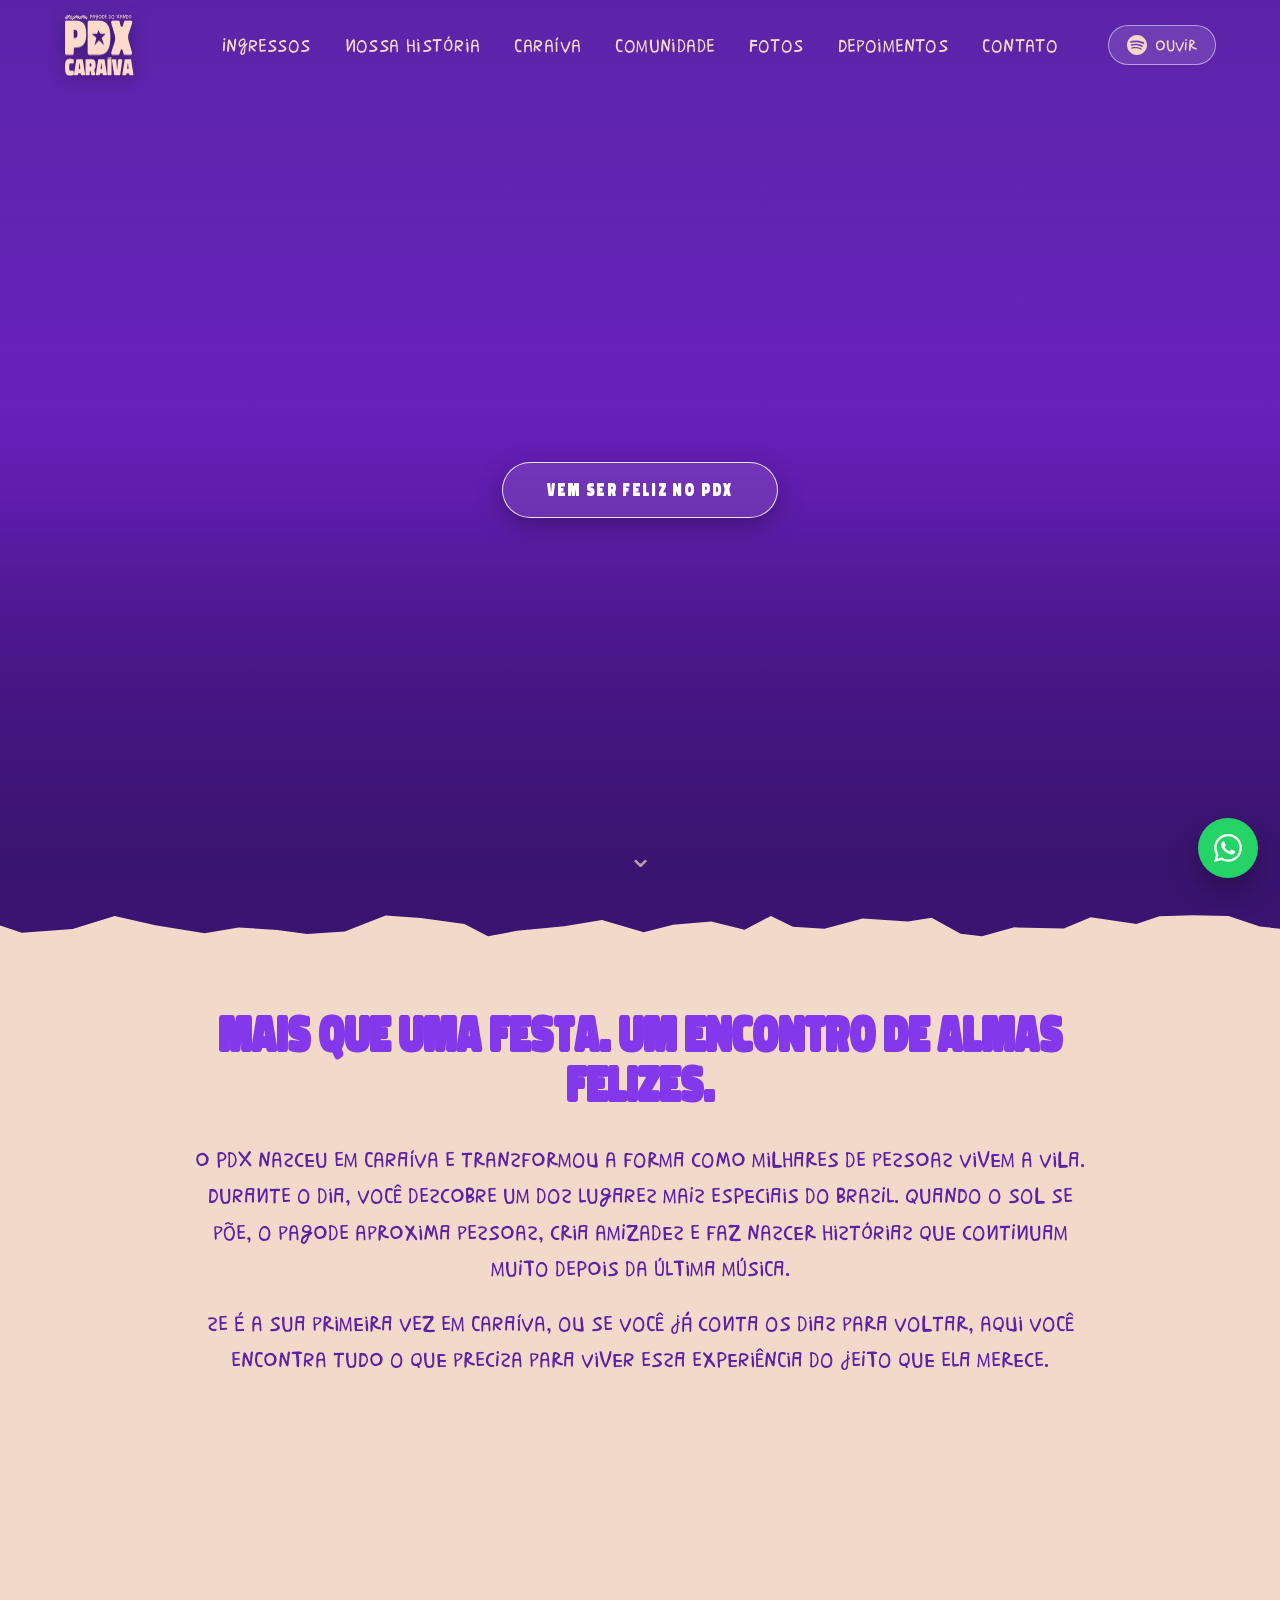
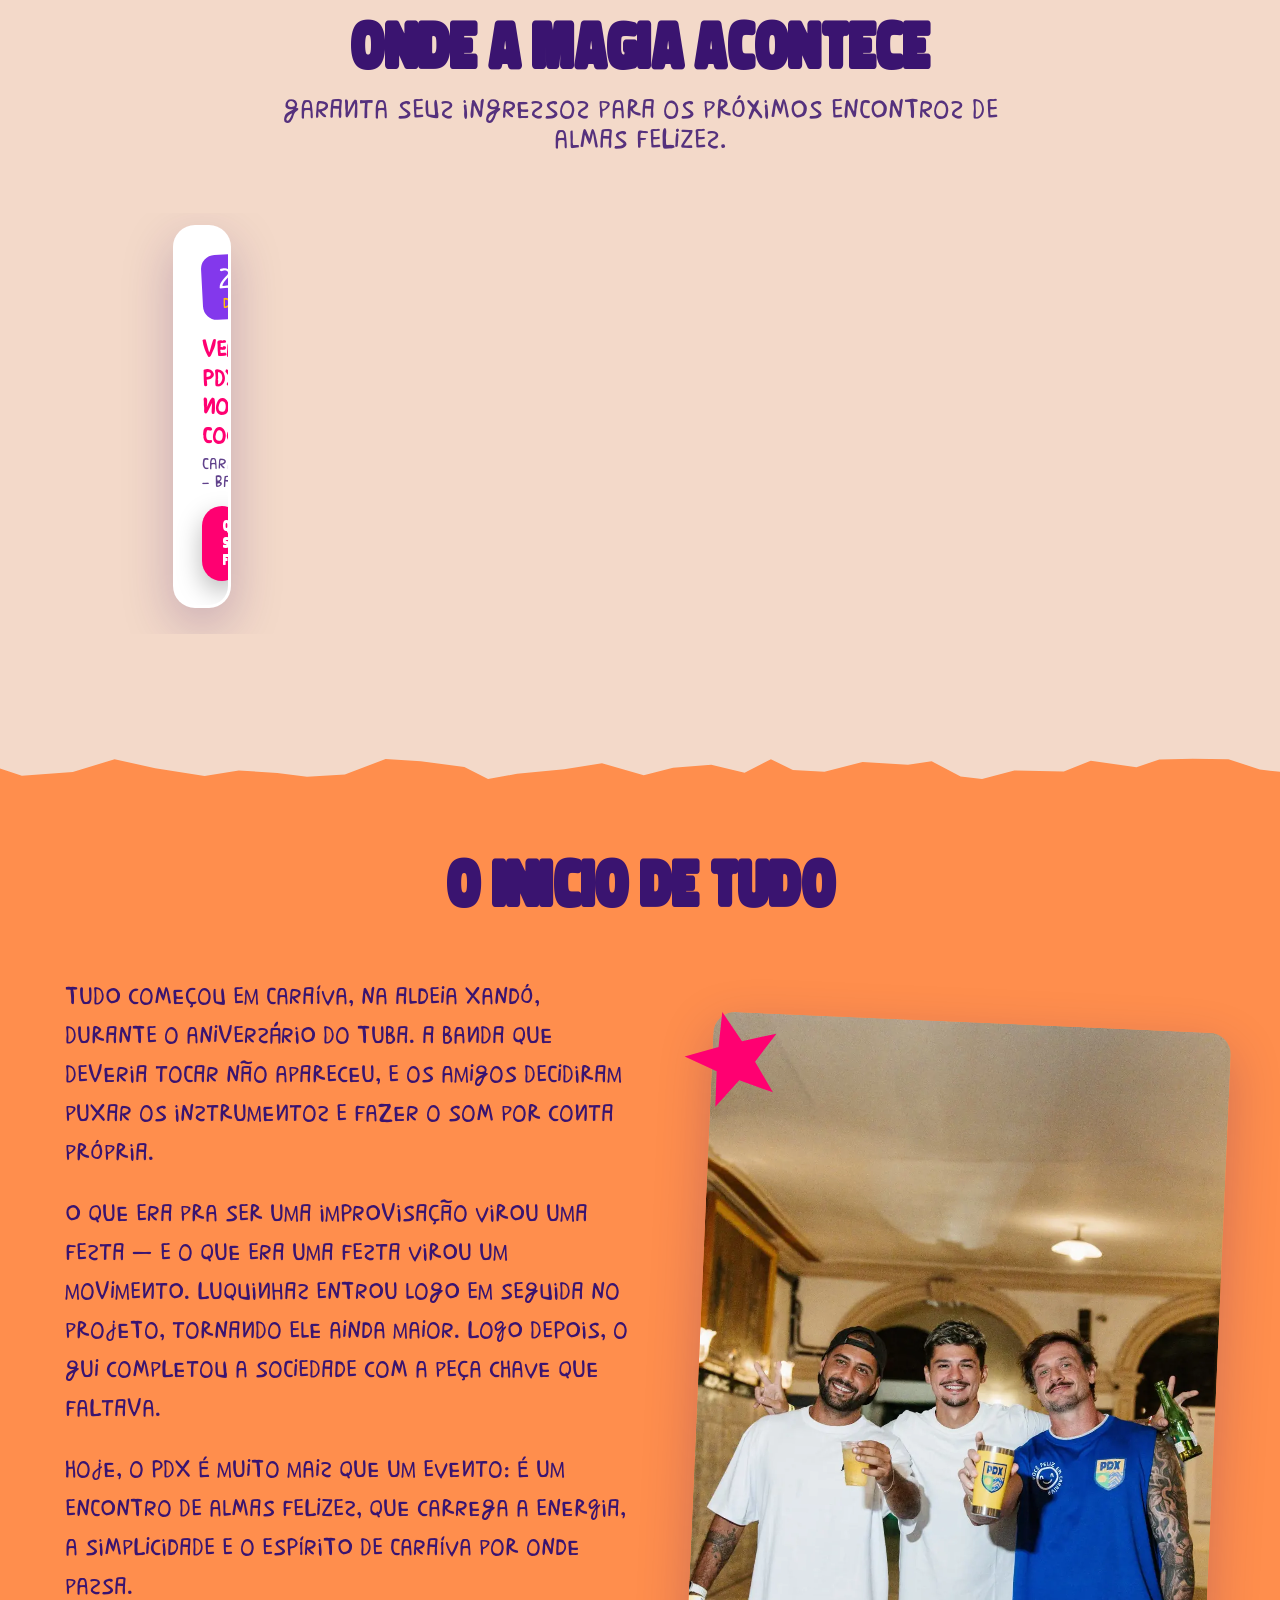
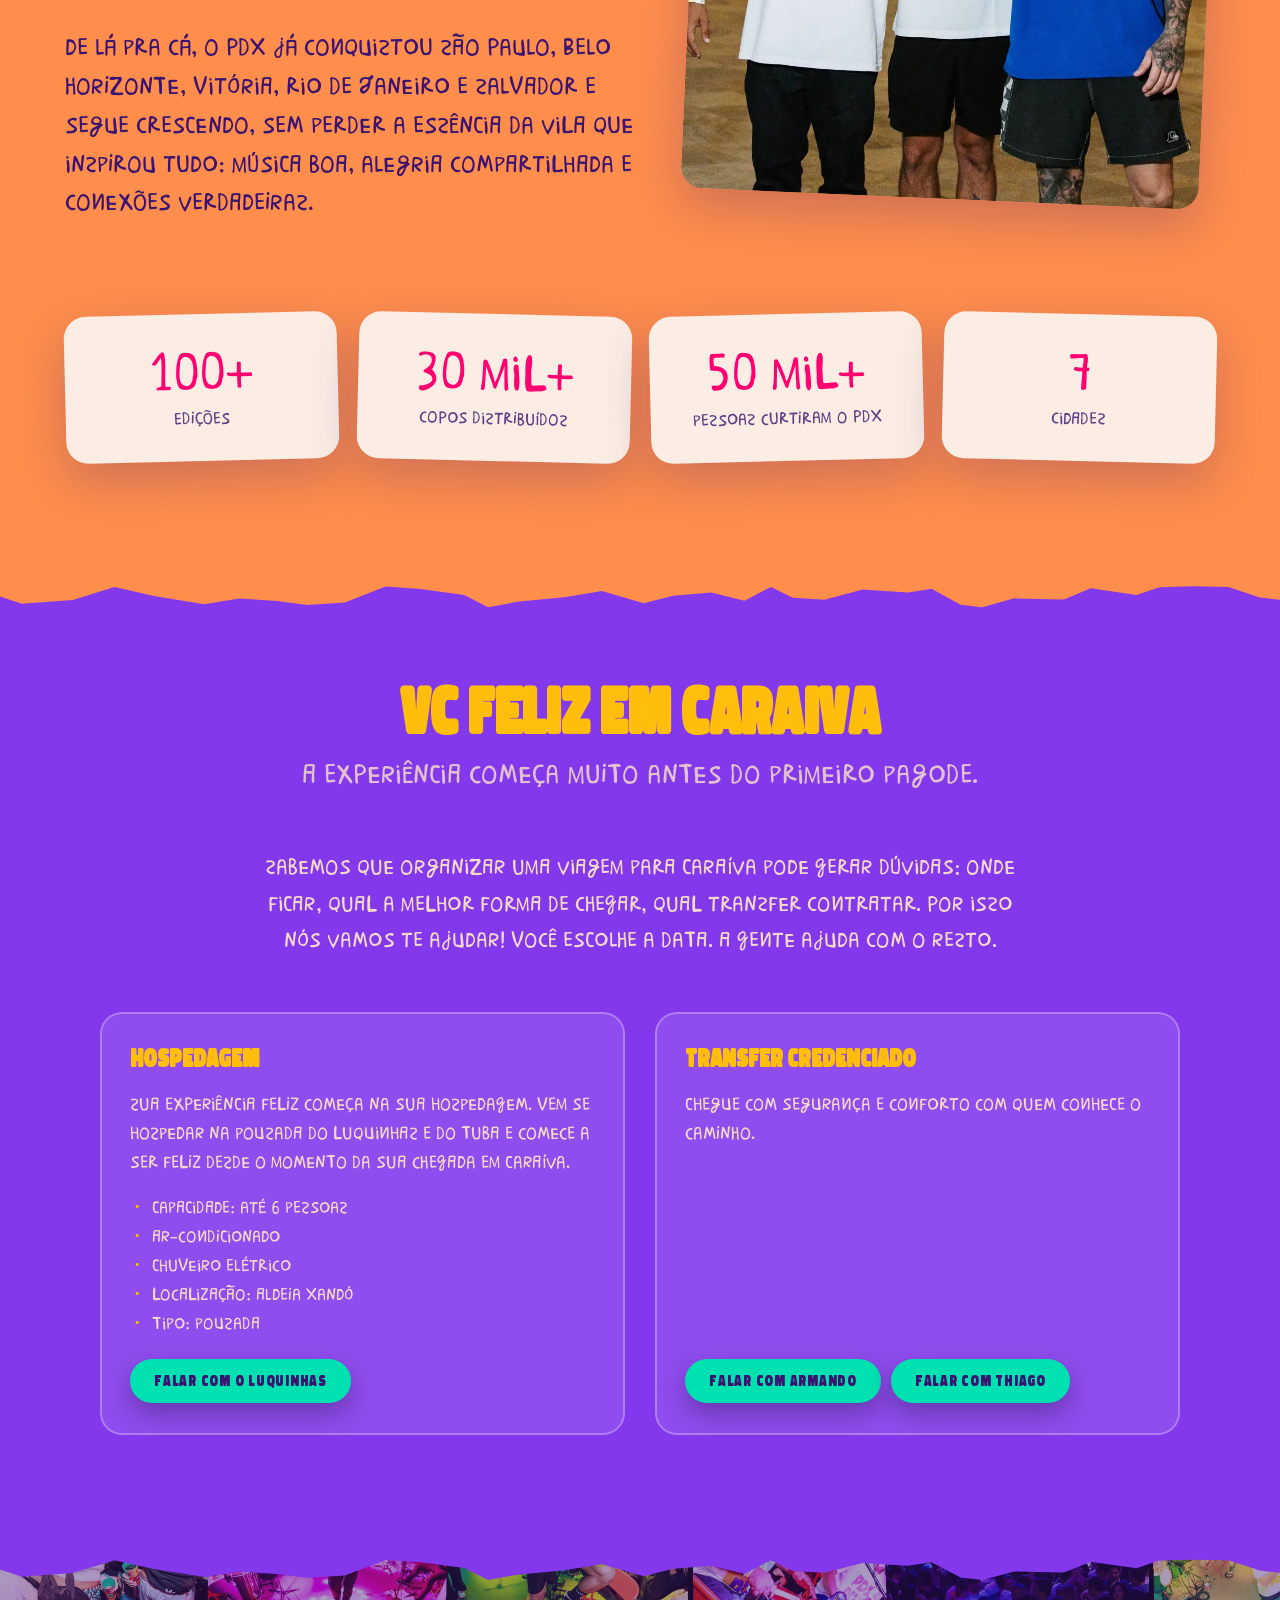
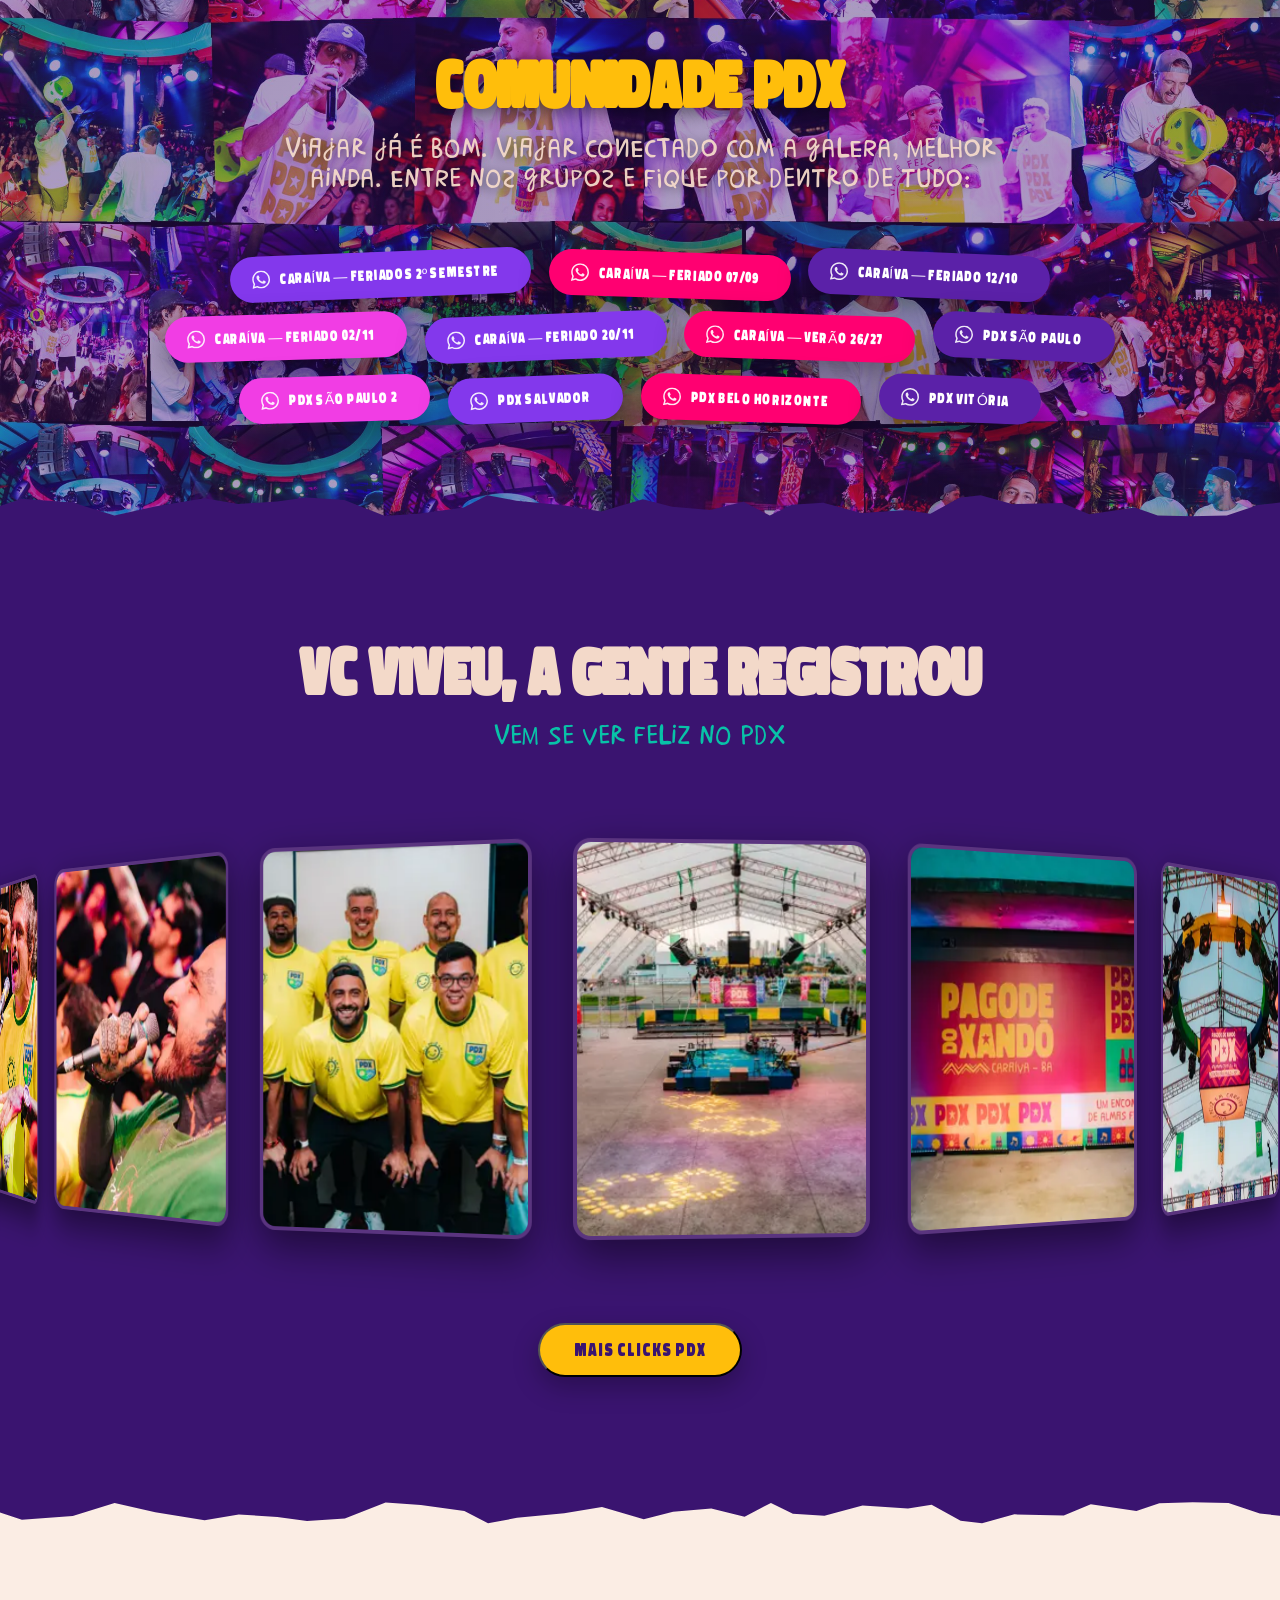
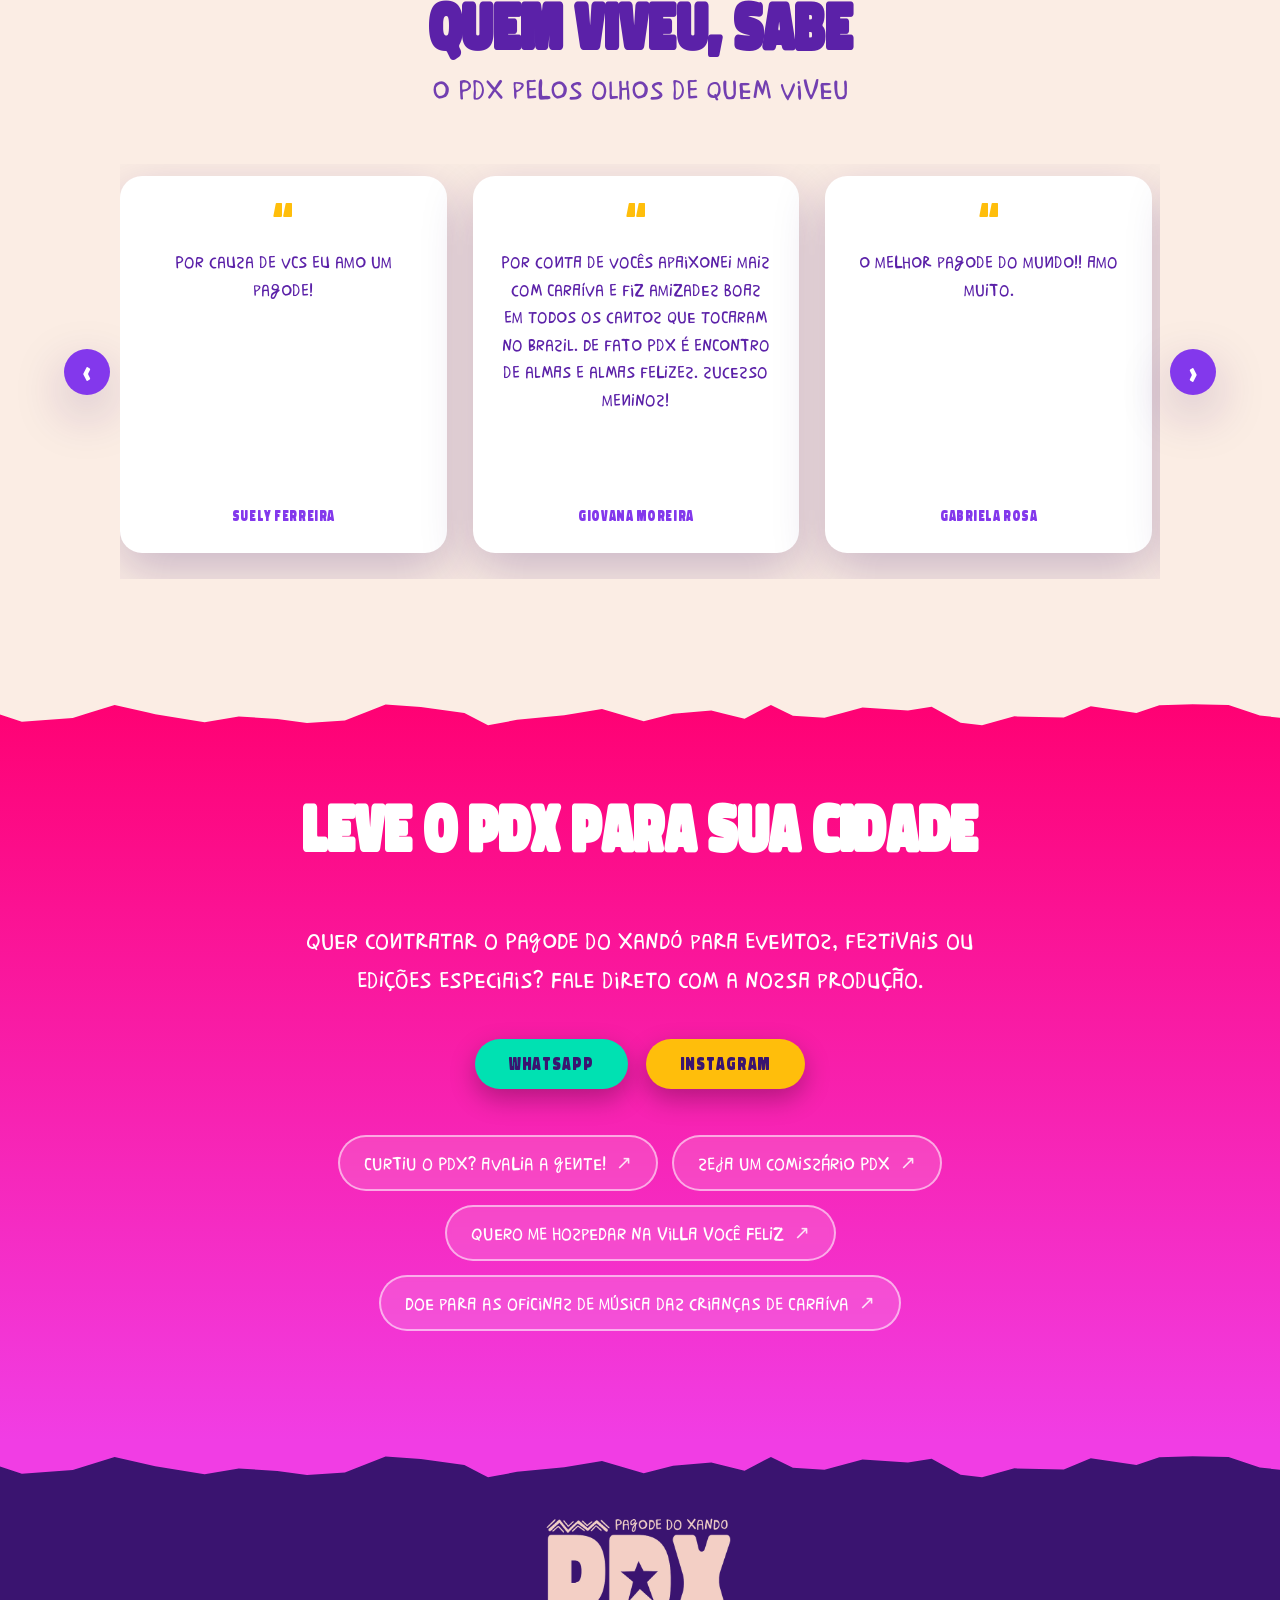
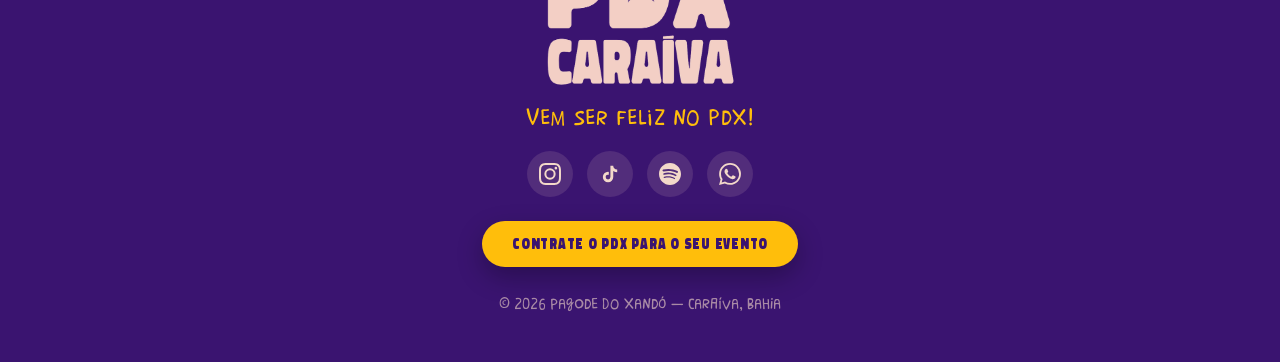
==== index.html @ 9a473085 "Vistoria: corrige mensagem do WhatsApp, aplica descricao no Google, mosaico editavel e remove campo " ====
<!DOCTYPE html>
<html lang="pt-BR">
<head>
  <meta charset="UTF-8">
  <meta name="viewport" content="width=device-width, initial-scale=1.0">
  <title>PDX — Pagode do Xandó | Caraíva - BA</title>
  <meta name="description" content="O pagode mais feliz do Brasil. Toda semana em Caraíva-BA, com edições especiais em SP, BH, Vitória e Arraial d'Ajuda.">
  <meta property="og:title" content="PDX — Pagode do Xandó | Caraíva - BA">
  <meta property="og:description" content="O pagode mais feliz do Brasil. Seja feliz em Caraíva!">
  <meta property="og:image" content="assets/img/hero-1.webp">
  <meta property="og:type" content="website">
  <meta name="theme-color" content="#8338EC">
  <link rel="icon" type="image/png" href="assets/img/logo-escura.png">
  <link rel="preload" href="assets/fonts/Spot-Normal.woff2" as="font" type="font/woff2" crossorigin>
  <link rel="preload" href="assets/fonts/Brasilero2018Free.otf" as="font" type="font/otf" crossorigin>
  <link rel="stylesheet" href="css/style.css?v=4">
</head>
<body>

  <!-- Navegação -->
  <nav id="nav" class="nav">
    <a href="#hero" class="nav__logo" aria-label="PDX - Início">
      <img src="assets/img/logo-clara.png" alt="PDX - Pagode do Xandó, Caraíva">
    </a>
    <ul id="nav-menu" class="nav__menu"></ul>
    <div class="nav__acoes">
      <button id="nav-play" class="nav__play" aria-label="Ouvir a playlist do PDX" aria-expanded="false" hidden>
        <svg viewBox="0 0 24 24" width="20" height="20" fill="currentColor" aria-hidden="true"><path d="M12 0C5.4 0 0 5.4 0 12s5.4 12 12 12 12-5.4 12-12S18.66 0 12 0zm5.52 17.28c-.24.36-.66.48-1.02.24-2.82-1.74-6.36-2.1-10.56-1.14-.42.12-.78-.18-.9-.54-.12-.42.18-.78.54-.9 4.56-1.02 8.52-.6 11.64 1.32.42.18.48.66.3 1.02zm1.44-3.3c-.3.42-.84.6-1.26.3-3.24-1.98-8.16-2.58-11.94-1.38-.48.12-1.02-.12-1.14-.6-.12-.48.12-1.02.6-1.14 4.38-1.32 9.78-.66 13.5 1.62.36.18.54.78.24 1.2zm.12-3.36C15.24 8.4 8.82 8.16 5.28 9.3c-.6.18-1.2-.18-1.38-.72-.18-.6.18-1.2.72-1.38 4.14-1.26 11.16-1.02 15.54 1.62.54.3.72 1.02.42 1.56-.3.42-1.02.6-1.5.24z"/></svg>
        <span class="nav__play-texto">Ouvir</span>
      </button>
      <button id="nav-burger" class="nav__burger" aria-label="Abrir menu">
        <span></span><span></span><span></span>
      </button>
    </div>
  </nav>

  <!-- Mini player da playlist (carrega só quando aberto) -->
  <div id="player" class="player" hidden>
    <div class="player__topo">
      <span class="player__titulo">Playlist do PDX</span>
      <div class="player__acoes">
        <button class="player__minimizar" aria-label="Minimizar sem parar a música" title="Minimizar (a música continua)">&minus;</button>
        <button class="player__fechar" aria-label="Fechar e parar a música" title="Fechar e parar">&times;</button>
      </div>
    </div>
    <div class="player__caixa"></div>
  </div>

  <!-- Seções renderizadas via content/site.json -->
  <main id="app" aria-live="polite"></main>

  <!-- Rodapé -->
  <footer class="footer">
    <img src="assets/img/logo-clara.png" alt="PDX - Pagode do Xandó, Caraíva" class="footer__logo">
    <p class="footer__tagline" id="footer-tagline">Seja feliz em Caraíva!</p>
    <div class="footer__social" id="footer-social"></div>
    <div class="footer__contratar" id="footer-contratar"></div>
    <p class="footer__credits">© <span id="footer-year"></span> Pagode do Xandó — Caraíva, Bahia</p>
  </footer>

  <!-- Lightbox -->
  <div id="lightbox" class="lightbox" role="dialog" aria-hidden="true">
    <button class="lightbox__close" aria-label="Fechar">&times;</button>
    <button class="lightbox__prev" aria-label="Anterior">&#8249;</button>
    <img src="" alt="">
    <button class="lightbox__next" aria-label="Próxima">&#8250;</button>
    <p class="lightbox__caption"></p>
  </div>

  <!-- Botão WhatsApp flutuante -->
  <a id="whats-float" class="whats-float" href="#" target="_blank" rel="noopener" aria-label="Fale conosco no WhatsApp">
    <svg viewBox="0 0 24 24" width="28" height="28" fill="currentColor"><path d="M17.472 14.382c-.297-.149-1.758-.867-2.03-.967-.273-.099-.471-.148-.67.15-.197.297-.767.966-.94 1.164-.173.199-.347.223-.644.075-.297-.15-1.255-.463-2.39-1.475-.883-.788-1.48-1.761-1.653-2.059-.173-.297-.018-.458.13-.606.134-.133.297-.347.446-.52.149-.174.198-.298.298-.497.099-.198.05-.371-.025-.52-.075-.149-.669-1.612-.916-2.207-.242-.579-.487-.5-.669-.51-.173-.008-.371-.01-.57-.01-.198 0-.52.074-.792.372-.272.297-1.04 1.016-1.04 2.479 0 1.462 1.065 2.875 1.213 3.074.149.198 2.096 3.2 5.077 4.487.709.306 1.262.489 1.694.625.712.227 1.36.195 1.871.118.571-.085 1.758-.719 2.006-1.413.248-.694.248-1.289.173-1.413-.074-.124-.272-.198-.57-.347m-5.421 7.403h-.004a9.87 9.87 0 01-5.031-1.378l-.361-.214-3.741.982.998-3.648-.235-.374a9.86 9.86 0 01-1.51-5.26c.001-5.45 4.436-9.884 9.888-9.884 2.64 0 5.122 1.03 6.988 2.898a9.825 9.825 0 012.893 6.994c-.003 5.45-4.437 9.884-9.885 9.884m8.413-18.297A11.815 11.815 0 0012.05 0C5.495 0 .16 5.335.157 11.892c0 2.096.547 4.142 1.588 5.945L.057 24l6.305-1.654a11.882 11.882 0 005.683 1.448h.005c6.554 0 11.89-5.335 11.893-11.893a11.821 11.821 0 00-3.48-8.413z"/></svg>
  </a>

  <script src="js/content-fallback.js"></script>
  <script src="js/main.js"></script>
</body>
</html>
---- css/style.css ----
/* ============================================================
   PDX — Pagode do Xandó · Caraíva-BA
   ============================================================ */

/* ---------- Fontes da marca ---------- */
@font-face {
  font-family: 'Spot';
  src: url('../assets/fonts/Spot-Normal.woff2') format('woff2'),
       url('../assets/fonts/Spot-Normal.woff') format('woff');
  font-weight: normal; font-display: swap;
}
@font-face {
  font-family: 'Spot Outline';
  src: url('../assets/fonts/Spot-Outline.woff2') format('woff2'),
       url('../assets/fonts/Spot-Outline.woff') format('woff');
  font-weight: normal; font-display: swap;
}
@font-face {
  font-family: 'Brasilero';
  src: url('../assets/fonts/Brasilero2018Free.otf') format('opentype');
  font-weight: normal; font-display: swap;
}

/* ---------- Paleta oficial (manual da produtora) ----------
   fundo claro  #F3D9C9  com texto  #8338EC
   fundo escuro #8338EC  com texto  #FFBE0B                   */
:root {
  --roxo: #8338EC;
  --roxo-escuro: #5B21A8;
  --roxo-noite: #3A1470;
  --pink: #FF0071;
  --magenta: #F13DE4;
  --laranja: #FF8E4D;
  --amarelo: #FFBE0B;
  --verde: #00E1B2;
  --creme: #F3D9C9;
  --creme-claro: #FBEDE4;
  --sombra: 0 18px 50px rgba(58, 20, 112, .25);
  --f-display: 'Spot', 'Arial Black', sans-serif;
  --f-manuscrita: 'Brasilero', cursive;
  --f-texto: 'Poppins', 'Segoe UI', system-ui, sans-serif;
  --raio: 22px;
}

* { margin: 0; padding: 0; box-sizing: border-box; }
html { scroll-behavior: smooth; }
body {
  font-family: var(--f-manuscrita);
  background: var(--creme-claro);
  color: var(--roxo-noite);
  overflow-x: hidden;
}
img { max-width: 100%; display: block; }
a { color: inherit; }

::selection { background: var(--pink); color: #fff; }

/* ============ NAV ============ */
/* três colunas de mesma largura nas pontas deixam o menu no centro exato,
   independente do tamanho da logo */
.nav {
  position: fixed; inset: 0 0 auto 0; z-index: 100;
  display: grid; grid-template-columns: 1fr auto 1fr; align-items: center;
  padding: 14px 5vw;
  transition: background .35s, box-shadow .35s, padding .35s;
}
.nav__logo { justify-self: start; }
.nav__acoes { justify-self: end; display: flex; align-items: center; gap: 12px; }

/* botão de ouvir a playlist */
.nav__play {
  display: inline-flex; align-items: center; gap: 8px;
  padding: 9px 18px; border-radius: 999px; cursor: pointer;
  background: rgba(255,255,255,.12); color: var(--creme);
  border: 1.5px solid rgba(255,255,255,.5);
  font-family: var(--f-manuscrita); font-size: 18px;
  backdrop-filter: blur(4px);
  transition: background .25s, color .25s, transform .25s, border-color .25s;
}
.nav__play:hover { background: #1DB954; color: #fff; border-color: #1DB954; transform: scale(1.05); }
.nav__play[aria-expanded="true"] { background: #1DB954; color: #fff; border-color: #1DB954; }
@media (max-width: 620px) {
  .nav__play-texto { display: none; }
  .nav__play { padding: 9px 11px; }
}

/* mini player flutuante */
.player {
  position: fixed; top: 92px; right: 3vw; z-index: 120;
  width: min(380px, 92vw);
  background: var(--roxo-noite); border-radius: 18px;
  box-shadow: 0 24px 60px rgba(0,0,0,.45);
  border: 1px solid rgba(255,255,255,.16);
  overflow: hidden;
  opacity: 0; transform: translateY(-10px) scale(.98);
  transition: opacity .25s, transform .25s;
}
.player--aberto { opacity: 1; transform: none; }
.player__topo {
  display: flex; align-items: center; justify-content: space-between;
  padding: 12px 16px; color: var(--creme);
  font-family: var(--f-manuscrita); font-size: 19px;
  cursor: pointer;                       /* o topo todo minimiza */
}
.player__acoes { display: flex; align-items: center; gap: 4px; }
.player__minimizar, .player__fechar {
  background: none; border: 0; color: var(--creme);
  line-height: 1; cursor: pointer; padding: 2px 7px; border-radius: 8px;
  transition: transform .25s, color .25s, background .25s;
}
.player__minimizar { font-size: 24px; }
.player__fechar { font-size: 24px; }
.player__minimizar:hover { color: var(--amarelo); background: rgba(255,255,255,.12); }
.player__fechar:hover { color: var(--amarelo); transform: rotate(90deg); }
.player__caixa { min-height: 152px; background: #000; }
.player__caixa iframe { display: block; width: 100%; border: 0; }

/* minimizado: vira uma pastilha na lateral e a música continua tocando
   (o quadro fica escondido, mas presente na página)                  */
.player--mini { width: auto; }
.player--mini .player__caixa {
  height: 0 !important; min-height: 0; overflow: hidden;
}
.player--mini .player__topo { padding: 10px 14px; gap: 12px; }
.player--mini .player__titulo::after {
  content: ' ♪'; color: var(--verde);
  animation: pulsando 1.6s ease-in-out infinite;
}
@keyframes pulsando { 0%,100% { opacity: .35; } 50% { opacity: 1; } }
.player--mini .player__minimizar { transform: rotate(180deg); }

@media (max-width: 620px) {
  .player { top: 78px; right: 4vw; left: 4vw; width: auto; }
  .player--mini { left: auto; }
}
.nav--solid {
  background: rgba(58, 20, 112, .92);
  backdrop-filter: blur(12px);
  box-shadow: 0 6px 30px rgba(0,0,0,.25);
  padding: 8px 5vw;
}
.nav__logo img { height: 62px; width: auto; transition: height .35s; filter: drop-shadow(0 2px 8px rgba(0,0,0,.35)); }
.nav--solid .nav__logo img { height: 48px; }
.nav__menu { display: flex; gap: 6px; list-style: none; }
.nav__menu a {
  font-family: var(--f-manuscrita);
  font-size: 21px; letter-spacing: .02em;
  color: var(--creme); text-decoration: none;
  padding: 8px 14px; border-radius: 30px;
  transition: background .25s, color .25s, transform .25s;
  display: inline-block;
}
.nav__menu a:hover { background: var(--amarelo); color: var(--roxo-noite); transform: rotate(-2deg) scale(1.06); }
.nav__burger { display: none; background: none; border: 0; cursor: pointer; z-index: 110; }
.nav__burger span {
  display: block; width: 28px; height: 3px; margin: 6px 0;
  background: var(--creme); border-radius: 3px; transition: .3s;
}
.nav--open .nav__burger span:nth-child(1) { transform: translateY(9px) rotate(45deg); }
.nav--open .nav__burger span:nth-child(2) { opacity: 0; }
.nav--open .nav__burger span:nth-child(3) { transform: translateY(-9px) rotate(-45deg); }

@media (max-width: 860px) {
  .nav__burger { display: block; }
  .nav__menu {
    position: fixed; inset: 0; flex-direction: column;
    align-items: center; justify-content: center; gap: 18px;
    background: linear-gradient(160deg, var(--roxo) 0%, var(--roxo-noite) 100%);
    transform: translateX(100%); transition: transform .4s cubic-bezier(.7,0,.3,1);
  }
  .nav--open .nav__menu { transform: translateX(0); }
  .nav__menu a { font-size: 24px; }
}

/* ============ SEÇÕES (base) ============ */
.section { position: relative; padding: 110px 5vw; }

/* transição em papel rasgado entre seções (cores aplicadas por js/main.js) */
.tem-rasgo { position: relative; }
.tem-rasgo::before {
  content: ''; position: absolute; left: -2%; right: -2%; top: -1px;
  /* z-index alto: o rasgo fica sempre por cima de fundos decorativos
     (como o mosaico da Comunidade), nunca coberto por eles */
  height: clamp(26px, 3.4vw, 46px); z-index: 6; pointer-events: none;
  background: var(--cor-anterior);
  -webkit-mask-image: var(--rasgo); mask-image: var(--rasgo);
  -webkit-mask-size: 100% 100%; mask-size: 100% 100%;
  -webkit-mask-repeat: no-repeat; mask-repeat: no-repeat;
  filter: drop-shadow(0 3px 3px rgba(58,20,112,.18));
}
.tem-rasgo > * { position: relative; z-index: 1; }
:root {
  --rasgo: url("data:image/svg+xml,%3Csvg xmlns='http://www.w3.org/2000/svg' viewBox='0 0 1200 40' preserveAspectRatio='none'%3E%3Cpath d='M0,0 H1200 V20.5 L1177.8,27.0 L1157.7,24.7 L1129.5,15.2 L1097.3,14.7 L1067.2,15.4 L1046.6,22.5 L1005.5,16.5 L981.2,26.5 L936.7,25.5 L907.6,33.5 L888.3,31.2 L862.2,16.9 L840.9,20.2 L800.0,17.6 L765.7,26.8 L737.3,25.0 L717.5,15.2 L693.8,27.6 L663.8,20.3 L629.4,23.1 L603.0,29.9 L565.4,18.9 L531.4,24.5 L488.9,28.6 L462.8,33.6 L441.5,22.4 L402.3,17.0 L370.6,14.8 L333.9,29.3 L299.8,31.5 L273.1,27.9 L238.4,25.6 L207.6,30.8 L163.2,23.5 L126.6,15.2 L88.9,26.9 L43.1,30.4 L17.2,21.7 L0.0,16.3 Z' fill='%23fff'/%3E%3C/svg%3E");
}
.section__head { text-align: center; max-width: 780px; margin: 0 auto 60px; }
.section__title {
  font-family: var(--f-display);
  font-size: clamp(34px, 5.6vw, 62px);
  line-height: 1.02; letter-spacing: .005em;
  text-transform: uppercase;
}

.section__sub {
  font-family: var(--f-manuscrita);
  font-size: clamp(20px, 3vw, 30px);
  margin-top: 14px; opacity: .85;
}

/* revelação no scroll */
.reveal { opacity: 0; transform: translateY(46px); transition: opacity .8s ease, transform .8s cubic-bezier(.2,.7,.2,1); }
.reveal--in { opacity: 1; transform: none; }

/* zigzag divisor */
.zigzag {
  height: 26px; width: 100%;
  background: url("data:image/svg+xml,%3Csvg xmlns='http://www.w3.org/2000/svg' width='56' height='26' viewBox='0 0 56 26'%3E%3Cpath d='M0 22 14 6l14 16L42 6l14 16' fill='none' stroke='%23FFC001' stroke-width='6' stroke-linecap='round'/%3E%3C/svg%3E") repeat-x;
  background-size: 56px 26px;
}

/* ============ HERO ============ */
.hero {
  min-height: 100svh;
  display: flex; flex-direction: column;
  align-items: center; justify-content: center;
  text-align: center; padding: 120px 5vw 80px;
  background: linear-gradient(180deg, var(--roxo) 0%, #7A22D8 55%, var(--roxo-noite) 100%);
  color: var(--creme); position: relative; overflow: hidden;
  --sec-fim: #3A1470;
}
/* vídeo de fundo (opcional, definido em content/site.json) */
.hero__video {
  position: absolute; inset: 0; z-index: 0;
  width: 100%; height: 100%; object-fit: cover;
}
/* fundo via YouTube: o iframe é ampliado até cobrir a área, sem barras */
.hero__yt {
  position: absolute; inset: 0; z-index: 0; overflow: hidden;
  background-size: cover; background-position: center;
  pointer-events: none;
}
.hero__yt iframe {
  position: absolute; top: 50%; left: 50%;
  width: 100vw; height: 56.25vw;          /* 16:9 a partir da largura */
  min-height: 100vh; min-width: 177.78vh; /* 16:9 a partir da altura  */
  transform: translate(-50%, -50%);
  border: 0; pointer-events: none;
}
/* em telas estreitas o vídeo do YouTube fica cortado demais: só a capa */
@media (max-width: 700px) {
  .hero__yt iframe { display: none; }
}
/* termina sólido na base, para o rasgo da seção seguinte encostar sem emenda */
.hero__overlay {
  position: absolute; inset: 0; z-index: 0;
  background: linear-gradient(180deg, rgba(58,20,112,.55) 0%, rgba(58,20,112,.3) 45%, rgba(58,20,112,.78) 92%, #3A1470 100%);
}

.hero__content {
  position: relative; z-index: 2;
  display: flex; flex-direction: column; align-items: center;
}
.hero__title {
  font-family: var(--f-manuscrita);
  font-size: clamp(24px, 4vw, 40px);
  color: var(--amarelo);
}
.hero__sub {
  font-family: var(--f-manuscrita);
  font-size: clamp(19px, 2.4vw, 26px); letter-spacing: .06em;
  margin-top: 10px; opacity: .9;
}
.hero__cta { display: flex; gap: 16px; justify-content: center; flex-wrap: wrap; margin-top: 40px; }

.btn {
  font-family: var(--f-display); text-transform: uppercase; text-decoration: none;
  font-size: 17px; letter-spacing: .05em;
  padding: 15px 34px; border-radius: 40px; display: inline-block;
  transition: transform .25s cubic-bezier(.3,1.6,.6,1), box-shadow .25s;
  box-shadow: 0 10px 26px rgba(0,0,0,.28);
}
.btn:hover { transform: translateY(-4px) rotate(-1.5deg) scale(1.04); box-shadow: 0 18px 40px rgba(0,0,0,.34); }
.btn--amarelo { background: var(--amarelo); color: var(--roxo-noite); }
.btn--pink    { background: var(--pink); color: #fff; }
.btn--verde   { background: var(--verde); color: var(--roxo-noite); }
.btn--outline { border: 3px solid var(--creme); color: var(--creme); }
.btn--neutro {
  background: rgba(255,255,255,.10); color: #fff;
  border: 1.5px solid rgba(255,255,255,.85);
  backdrop-filter: blur(3px);
  box-shadow: 0 8px 26px rgba(0,0,0,.28);
  letter-spacing: .08em; padding: 17px 44px;
}
.btn--neutro:hover { background: rgba(255,255,255,.92); color: var(--roxo); border-color: #fff; }

.hero__scroll {
  position: absolute; bottom: 26px; left: 50%; transform: translateX(-50%);
  color: var(--creme); font-size: 30px; opacity: .7; z-index: 2;
  animation: descer 1.8s ease-in-out infinite; text-decoration: none;
}
@keyframes descer { 0%,100% { transform: translate(-50%,0);} 50% { transform: translate(-50%,10px);} }


/* ============ SOBRE ============ */
.sec-sobre { background: var(--laranja); color: var(--roxo-noite); overflow: hidden; }
.sobre__grid {
  display: grid; grid-template-columns: 1.05fr .95fr;
  gap: 60px; align-items: center; max-width: 1150px; margin: 0 auto;
}
.sobre__texto p {
  font-family: var(--f-manuscrita);
  font-size: clamp(22px, 2.1vw, 30px);
  line-height: 1.45; margin-bottom: 22px;
}
.sobre__foto { position: relative; perspective: 800px; }
.sobre__foto img {
  border-radius: var(--raio); box-shadow: var(--sombra);
  transform: rotate(2.5deg); transition: transform .5s;
}
.sobre__foto:hover img { transform: rotate(0) scale(1.03); }
.sobre__foto::before {
  content: ''; position: absolute; inset: -18px auto auto -18px;
  width: 110px; height: 110px;
  background: url("data:image/svg+xml,%3Csvg xmlns='http://www.w3.org/2000/svg' viewBox='0 0 100 100'%3E%3Cpath d='M50 6l11 30 32 1-25 20 9 31-27-18-27 18 9-31L7 37l32-1z' fill='%23FF0071'/%3E%3C/svg%3E") no-repeat center/contain;
  transform: rotate(-14deg); z-index: 2;
}
.stats {
  display: grid; grid-template-columns: repeat(auto-fit, minmax(190px, 1fr));
  gap: 20px; max-width: 1150px; margin: 70px auto 0;
}
.stat {
  background: var(--creme-claro); border-radius: var(--raio);
  padding: 30px 20px; text-align: center; box-shadow: var(--sombra);
  transition: transform .3s;
}
.stat:nth-child(odd) { transform: rotate(-1.4deg); }
.stat:nth-child(even) { transform: rotate(1.4deg); }
.stat:hover { transform: rotate(0) translateY(-8px); }
.stat__num { font-family: var(--f-manuscrita); font-size: 54px; color: var(--pink); line-height: 1; }
.stat__label { font-size: 19px; margin-top: 8px; opacity: .8; line-height: 1.3; }
@media (max-width: 880px) { .sobre__grid { grid-template-columns: 1fr; gap: 40px; } }

/* ============ GALERIA ============ */
.sec-galeria { background: var(--roxo-noite); color: var(--creme); overflow: hidden; }
.sec-galeria .section__sub { color: var(--verde); }

/* — variante carrossel 3D — */
.car3d { position: relative; height: 460px; perspective: 1300px; margin-top: 20px; }
.car3d__ring {
  position: absolute; inset: 0; margin: auto;
  width: 300px; height: 400px;
  transform-style: preserve-3d; will-change: transform;
  cursor: grab;
}
.car3d__ring:active { cursor: grabbing; }
.car3d__item {
  position: absolute; inset: 0;
  border-radius: 18px; overflow: hidden;
  box-shadow: 0 16px 44px rgba(0,0,0,.5);
  backface-visibility: hidden;
  border: 4px solid rgba(253,218,202,.16);
}
.car3d__item img { width: 100%; height: 100%; object-fit: cover; transition: transform .4s; }
.car3d__item:hover img { transform: scale(1.07); }
@media (max-width: 640px) { .car3d { height: 360px; } .car3d__ring { width: 210px; height: 300px; } }

/* — variante mosaico — */
.mosaico { columns: 4 240px; column-gap: 16px; max-width: 1200px; margin: 0 auto; }
.mosaico figure {
  margin: 0 0 16px; border-radius: 16px; overflow: hidden;
  break-inside: avoid; cursor: zoom-in;
  transform-style: preserve-3d; transition: transform .35s, box-shadow .35s;
  box-shadow: 0 10px 26px rgba(0,0,0,.35);
}
.mosaico figure:hover { transform: rotate3d(1, -1, 0, 7deg) scale(1.03); box-shadow: 0 26px 50px rgba(0,0,0,.5); }

/* — variante grade — */
.grade {
  display: grid; grid-template-columns: repeat(auto-fill, minmax(230px, 1fr));
  gap: 16px; max-width: 1200px; margin: 0 auto;
}
.grade figure {
  margin: 0; border-radius: 16px; overflow: hidden; cursor: zoom-in;
  aspect-ratio: 3/4; box-shadow: 0 10px 26px rgba(0,0,0,.35);
  transition: transform .35s;
}
.grade figure:hover { transform: scale(1.05) rotate(-1deg); }
.grade img, .mosaico img { width: 100%; height: 100%; object-fit: cover; }

/* ============ VÍDEOS ============ */
.sec-videos { background: var(--verde); color: var(--roxo-noite); }
.videos__grid {
  display: grid; grid-template-columns: repeat(auto-fit, minmax(300px, 420px));
  justify-content: center; gap: 26px; max-width: 1150px; margin: 0 auto;
}
.video {
  border-radius: var(--raio); overflow: hidden; box-shadow: var(--sombra);
  background: var(--roxo-noite); position: relative; aspect-ratio: 16/9;
  cursor: pointer;
}
.video img, .video iframe { width: 100%; height: 100%; object-fit: cover; border: 0; }
.video__play {
  position: absolute; inset: 0; margin: auto; width: 74px; height: 74px;
  background: var(--pink); border-radius: 50%; border: 0; cursor: pointer;
  display: flex; align-items: center; justify-content: center;
  transition: transform .3s; box-shadow: 0 10px 30px rgba(0,0,0,.4);
}
.video:hover .video__play { transform: scale(1.15) rotate(8deg); }
.video__play::after {
  content: ''; border-left: 24px solid #fff;
  border-top: 15px solid transparent; border-bottom: 15px solid transparent;
  margin-left: 6px;
}
.video__titulo {
  position: absolute; left: 0; right: 0; bottom: 0;
  padding: 30px 18px 14px; color: #fff;
  font-family: var(--f-manuscrita); font-size: 20px;
  background: linear-gradient(transparent, rgba(0,0,0,.75));
  pointer-events: none;
}

/* ============ EDIÇÕES / PRÓXIMOS EVENTOS (estilo webdoor) ============ */
.sec-edicoes { background: var(--creme); color: var(--roxo-noite); }
/* trilho horizontal com 4 cards visíveis */
.webdoor__wrap {
  position: relative; max-width: 1180px; margin: 0 auto;
  display: flex; align-items: center; gap: 10px;
}
.webdoor__lista {
  display: grid; gap: 26px;
  grid-auto-flow: column;
  grid-auto-columns: calc((100% - 3 * 26px) / 4);
  align-items: stretch;
  /* com poucos eventos os cards ficam centralizados; com muitos, o "safe"
     evita que o primeiro fique inacessível ao rolar */
  justify-content: center;
  justify-content: safe center;
  overflow-x: auto; overflow-y: hidden;
  scroll-snap-type: x mandatory;
  scroll-padding-left: 0; padding: 12px 4px 26px;
  scrollbar-width: thin; scrollbar-color: var(--roxo) transparent;
  cursor: grab;
}
.webdoor__lista.arrastando { cursor: grabbing; scroll-snap-type: none; }
.webdoor__lista::-webkit-scrollbar { height: 8px; }
.webdoor__lista::-webkit-scrollbar-track { background: rgba(58,20,112,.10); border-radius: 20px; }
.webdoor__lista::-webkit-scrollbar-thumb { background: var(--roxo); border-radius: 20px; }
.webdoor__seta {
  flex: 0 0 auto; width: 46px; height: 46px; border-radius: 50%;
  border: 0; cursor: pointer; background: var(--roxo); color: #fff;
  font-family: var(--f-display); font-size: 28px; line-height: 1;
  display: flex; align-items: center; justify-content: center;
  box-shadow: var(--sombra); transition: transform .25s, opacity .25s, background .25s;
}
.webdoor__seta:hover:not(:disabled) { transform: scale(1.12); background: var(--pink); }
.webdoor__seta:disabled { opacity: .28; cursor: default; }
.sem-setas .webdoor__seta { display: none; }
.webdoor {
  scroll-snap-align: start;
  background: #fff; border-radius: var(--raio); overflow: hidden;
  box-shadow: var(--sombra); padding: 26px 26px 24px;
  display: flex; flex-direction: column; align-items: flex-start; gap: 16px;
  border: 3px solid transparent;
  transition: transform .3s, border-color .3s;
}
.webdoor * { user-select: none; }
.webdoor:hover { transform: translateY(-6px) rotate(-.6deg); border-color: var(--amarelo); }
.webdoor__data {
  display: inline-flex; flex-direction: column; align-items: center; line-height: 1;
  background: var(--roxo); color: #fff; border-radius: 14px;
  padding: 9px 16px; transform: rotate(-3deg);
}
.webdoor__dia { font-family: var(--f-manuscrita); font-size: 30px; }
.webdoor__mes { font-family: var(--f-manuscrita); font-size: 17px; color: var(--amarelo); }
.webdoor__info { flex: 1; }
.webdoor__titulo { font-family: var(--f-manuscrita); font-size: 25px; color: var(--pink); line-height: 1.15; }
.webdoor__cidade { font-family: var(--f-manuscrita); font-size: 18px; opacity: .8; margin-top: 4px; }
.webdoor__local { font-family: var(--f-manuscrita); font-size: 17px; opacity: .62; margin-top: 2px; }
.btn--embreve {
  background: rgba(58,20,112,.10); color: var(--roxo-escuro);
  box-shadow: none; cursor: default; opacity: .85;
}
.btn--embreve:hover { transform: none; box-shadow: none; }
.webdoor__btn { align-self: stretch; margin-top: auto; text-align: center; font-size: 14px; padding: 12px 20px; }
@media (max-width: 1024px) {
  .webdoor__lista { grid-auto-columns: calc((100% - 2 * 26px) / 3); }
}
@media (max-width: 760px) {
  .webdoor__lista { grid-auto-columns: calc((100% - 26px) / 2); }
  .webdoor__seta { width: 38px; height: 38px; font-size: 22px; }
}
@media (max-width: 520px) {
  .webdoor__lista { grid-auto-columns: 82%; gap: 18px; }
  .webdoor__wrap { gap: 6px; }
}

/* botão "Mais clicks PDX" + modal dos álbuns */
.galeria__mais { text-align: center; margin-top: 54px; position: relative; z-index: 4; }
.modal {
  position: fixed; inset: 0; z-index: 200;
  display: flex; align-items: center; justify-content: center;
  padding: 5vh 4vw; background: rgba(58,20,112,.78);
  backdrop-filter: blur(6px);
  opacity: 0; transition: opacity .3s;
}
.modal--aberto { opacity: 1; }
.modal__caixa {
  position: relative; width: min(760px, 100%); max-height: 88vh; overflow-y: auto;
  background: var(--amarelo); color: var(--roxo-noite);
  font-family: var(--f-manuscrita);
  border-radius: var(--raio); padding: 44px 34px 38px;
  box-shadow: 0 30px 80px rgba(0,0,0,.45);
  transform: translateY(26px) scale(.97); transition: transform .35s cubic-bezier(.2,.9,.3,1);
}
.modal--aberto .modal__caixa { transform: none; }
.modal__fechar {
  position: absolute; top: 14px; right: 16px; z-index: 2;
  width: 38px; height: 38px; border: 0; border-radius: 50%;
  background: var(--roxo); color: #fff; font-size: 26px; line-height: 1;
  cursor: pointer; transition: transform .25s, background .25s;
}
.modal__fechar:hover { background: var(--pink); transform: rotate(90deg) scale(1.1); }
.modal__titulo { font-family: var(--f-manuscrita); font-size: clamp(30px, 5vw, 44px); color: var(--roxo-noite); text-align: center; }
.modal__sub { font-family: var(--f-manuscrita); font-size: 21px; opacity: .75; text-align: center; margin-top: 6px; }
.modal__lista { display: grid; gap: 12px; margin-top: 28px; }
.album {
  display: flex; align-items: center; gap: 12px;
  padding: 15px 20px; border-radius: 16px; text-decoration: none; color: #fff;
  font-family: var(--f-manuscrita); font-size: 21px; line-height: 1.2;
  transition: transform .25s cubic-bezier(.3,1.6,.6,1), box-shadow .25s, filter .25s;
  box-shadow: 0 8px 20px rgba(58,20,112,.18);
}
.album--c0 { background: var(--roxo); }
.album--c1 { background: var(--pink); }
.album--c2 { background: var(--roxo-escuro); }
.album--c3 { background: var(--magenta); }
.album:hover { transform: translateX(8px) rotate(-.5deg); filter: brightness(1.1); box-shadow: 0 14px 30px rgba(58,20,112,.3); }
.album__nome { flex: 1; }
.album__seta { font-size: 22px; color: var(--amarelo); }
@media (max-width: 560px) {
  .modal__caixa { padding: 40px 20px 30px; }
  .album { font-size: 18px; padding: 13px 16px; }
}

/* ============ COMUNIDADE (grupos de WhatsApp) ============ */
.sec-comunidade { background: var(--amarelo); color: var(--roxo-noite); overflow: hidden; }
/* mosaico de fotos ao fundo — imagem única, exposta */
.sec-comunidade--mosaico {
  isolation: isolate; background: var(--roxo-escuro); color: var(--creme);
  --sec-inicio: #5B21A8;
  --sec-fim: #5B21A8;
}
/* a imagem e o escurecimento vêm inline (js/main.js), na mesma camada:
   as fotos ficam nítidas até a borda, sem esfumaçado no topo ou na base */
.mosaico-fundo {
  position: absolute; inset: 0; z-index: 0; pointer-events: none;
  background-color: var(--roxo-escuro);
  background-size: cover; background-position: center;
  background-repeat: no-repeat;
}
/* rasgo da base: desenhado por cima do mosaico, com a cor da seção seguinte */
.tem-rasgo-base::after {
  content: ''; position: absolute; left: -2%; right: -2%; bottom: -1px;
  height: clamp(26px, 3.4vw, 46px); z-index: 6; pointer-events: none;
  background: var(--cor-seguinte, transparent);
  -webkit-mask-image: var(--rasgo); mask-image: var(--rasgo);
  -webkit-mask-size: 100% 100%; mask-size: 100% 100%;
  -webkit-mask-repeat: no-repeat; mask-repeat: no-repeat;
  transform: scaleY(-1);
}
.sec-comunidade--mosaico > .section__head,
.sec-comunidade--mosaico > .grupos { position: relative; z-index: 2; }
.sec-comunidade--mosaico .section__title {
  color: var(--amarelo); text-shadow: 0 4px 18px rgba(0,0,0,.55);
}
.sec-comunidade--mosaico .section__sub {
  color: var(--creme); opacity: .95; text-shadow: 0 2px 12px rgba(0,0,0,.6);
}
.sec-comunidade--mosaico .grupo { box-shadow: 0 12px 30px rgba(0,0,0,.42); }
.grupos {
  display: flex; flex-wrap: wrap; justify-content: center;
  gap: 16px 18px; max-width: 1000px; margin: 0 auto;
}
.grupo {
  display: inline-flex; align-items: center; gap: 10px;
  padding: 14px 22px; border-radius: 40px; text-decoration: none;
  font-family: var(--f-display); text-transform: uppercase;
  font-size: 14px; letter-spacing: .04em; color: #fff;
  box-shadow: var(--sombra);
  transition: transform .3s cubic-bezier(.3,1.6,.6,1), box-shadow .3s, filter .3s;
  animation: balancar 6s ease-in-out infinite;
  animation-delay: var(--atraso, 0ms);
}
.grupo--c0 { background: var(--roxo); transform: rotate(-2.2deg); }
.grupo--c1 { background: var(--pink); transform: rotate(1.8deg); }
.grupo--c2 { background: var(--roxo-escuro); transform: rotate(2.4deg); }
.grupo--c3 { background: var(--magenta); transform: rotate(-1.6deg); }
@keyframes balancar {
  0%, 100% { translate: 0 0; }
  50%      { translate: 0 -7px; }
}
.grupo:hover {
  transform: rotate(0) scale(1.08); animation-play-state: paused;
  box-shadow: 0 22px 46px rgba(58,20,112,.36); filter: brightness(1.08);
}
.grupo__zap { display: flex; opacity: .9; }
.grupo__zap svg { width: 18px; height: 18px; }
.grupo__entrar {
  font-family: var(--f-manuscrita); text-transform: none;
  font-size: 17px; color: var(--amarelo);
  max-width: 0; overflow: hidden; white-space: nowrap;
  transition: max-width .35s ease, opacity .3s; opacity: 0;
}
.grupo:hover .grupo__entrar { max-width: 90px; opacity: 1; }
@media (max-width: 520px) {
  .grupo { font-size: 15px; padding: 12px 18px; }
}

/* ============ HEADLINE (logo abaixo do banner) ============ */
.sec-headline { background: var(--creme); color: var(--roxo); text-align: center; }
.headline__caixa { max-width: 900px; margin: 0 auto; }
.headline__frase {
  font-family: var(--f-display); text-transform: uppercase;
  font-size: clamp(26px, 4.2vw, 48px); line-height: 1.05; color: var(--roxo);
}
.headline__texto { margin-top: 30px; }
.headline__texto p {
  font-family: var(--f-manuscrita);
  font-size: clamp(20px, 1.9vw, 26px); line-height: 1.5;
  margin-bottom: 18px; color: var(--roxo-escuro);
}

/* ============ VC FELIZ EM CARAÍVA ============ */
.sec-caraiva { background: var(--roxo); color: var(--creme); }
.sec-caraiva .section__title { color: var(--amarelo); }
.caraiva__intro {
  max-width: 760px; margin: 0 auto 54px; text-align: center;
  font-family: var(--f-manuscrita); font-size: clamp(20px, 1.9vw, 26px); line-height: 1.5;
}
.caraiva__blocos {
  display: grid; gap: 30px; max-width: 1080px; margin: 0 auto;
  grid-template-columns: repeat(auto-fit, minmax(320px, 1fr));
}
.caraiva__bloco {
  background: rgba(255,255,255,.10); border: 2px solid rgba(255,255,255,.28);
  border-radius: var(--raio); padding: 30px 28px;
  display: flex; flex-direction: column; gap: 16px;
}
.caraiva__titulo { font-family: var(--f-display); text-transform: uppercase; font-size: 24px; color: var(--amarelo); }
.caraiva__texto { font-family: var(--f-manuscrita); font-size: 20px; line-height: 1.45; }
.caraiva__fotos {
  display: grid; grid-auto-flow: column; grid-auto-columns: 62%;
  gap: 12px; overflow-x: auto; scroll-snap-type: x mandatory; padding-bottom: 8px;
}
.caraiva__fotos figure { scroll-snap-align: start; }
.caraiva__fotos img { width: 100%; height: 190px; object-fit: cover; border-radius: 14px; }
.caraiva__itens { list-style: none; font-family: var(--f-manuscrita); font-size: 19px; }
.caraiva__itens li { padding: 5px 0 5px 22px; position: relative; }
.caraiva__itens li::before { content: '\2022'; position: absolute; left: 4px; color: var(--amarelo); }
.caraiva__botoes {
  display: flex; flex-wrap: wrap; gap: 10px;
  margin-top: auto; padding-top: 6px;
}
.caraiva__btn { font-size: 15px; padding: 13px 24px; }

/* ============ LOJINHA ============ */
.sec-lojinha { background: var(--creme); color: var(--roxo); text-align: center; }
.lojinha__texto { max-width: 640px; margin: 0 auto 36px; font-family: var(--f-manuscrita); font-size: 22px; }
.lojinha__fotos {
  display: grid; gap: 18px; max-width: 960px; margin: 0 auto 40px;
  grid-template-columns: repeat(auto-fit, minmax(180px, 1fr));
}
.lojinha__fotos img { width: 100%; aspect-ratio: 1; object-fit: cover; border-radius: 16px; box-shadow: var(--sombra); }

/* ============ DEPOIMENTOS ============ */
.sec-depoimentos { background: var(--creme-claro); color: var(--roxo-escuro); }
.depo__lista { grid-auto-columns: calc((100% - 2 * 26px) / 3); }
.depo {
  scroll-snap-align: start; background: #fff; border-radius: var(--raio);
  padding: 32px 28px 28px; box-shadow: var(--sombra);
  display: flex; flex-direction: column; gap: 12px; text-align: center;
}
.depo__aspas { font-family: var(--f-display); font-size: 46px; line-height: .6; color: var(--amarelo); }
.depo__texto { font-family: var(--f-manuscrita); font-size: 19px; line-height: 1.45; flex: 1; }
.depo__autor { font-family: var(--f-display); text-transform: uppercase; font-size: 14px; color: var(--roxo); letter-spacing: .04em; }
@media (max-width: 1024px) { .depo__lista { grid-auto-columns: calc((100% - 26px) / 2); } }
@media (max-width: 640px)  { .depo__lista { grid-auto-columns: 86%; } }

/* ============ CONTATO ============ */
/* gradiente vertical: a borda inferior fica com uma cor só, para o
   rasgo do rodapé encostar sem deixar faixa de cor aparente */
.sec-contato {
  background: linear-gradient(180deg, var(--pink) 0%, var(--magenta) 100%);
  color: #fff; text-align: center;
  --sec-inicio: #FF0071;
  --sec-fim: #F13DE4;
}
.contato__texto { max-width: 700px; margin: 0 auto 40px; font-size: clamp(21px, 2vw, 27px); line-height: 1.5; }
.contato__botoes { display: flex; gap: 18px; justify-content: center; flex-wrap: wrap; }
.contato__links {
  display: flex; flex-wrap: wrap; justify-content: center;
  gap: 14px; max-width: 860px; margin: 46px auto 0;
}
.contato-link {
  display: inline-flex; align-items: center; gap: 10px;
  padding: 14px 24px; border-radius: 40px; text-decoration: none;
  font-family: var(--f-manuscrita); font-size: 20px; line-height: 1.2;
  color: #fff; background: rgba(255,255,255,.14);
  border: 2px solid rgba(255,255,255,.55);
  backdrop-filter: blur(3px);
  transition: transform .28s cubic-bezier(.3,1.6,.6,1), background .28s, color .28s, border-color .28s;
}
.contato-link:hover {
  background: #fff; color: var(--pink); border-color: #fff;
  transform: translateY(-4px) rotate(-1deg) scale(1.04);
}
.contato-link__seta { font-size: 19px; opacity: .85; }
@media (max-width: 560px) {
  .contato-link { font-size: 17px; padding: 12px 18px; }
}

/* ============ FOOTER ============ */
.footer {
  background: var(--roxo-noite); color: var(--creme);
  text-align: center; padding: 76px 5vw 50px; position: relative;
}
.footer__logo { width: 190px; margin: 0 auto 18px; opacity: .95; }
.footer__tagline { font-family: var(--f-manuscrita); letter-spacing: .02em; font-size: 25px; color: var(--amarelo); margin-bottom: 22px; }
.footer__social { display: flex; gap: 14px; justify-content: center; margin-bottom: 24px; }
.footer__contratar { margin-bottom: 28px; }
.footer__btn { font-size: 15px; padding: 14px 30px; }
.footer__social a {
  width: 46px; height: 46px; border-radius: 50%;
  background: rgba(253,218,202,.12); color: var(--creme);
  display: flex; align-items: center; justify-content: center;
  transition: background .3s, transform .3s;
}
.footer__social a:hover { background: var(--pink); transform: scale(1.15) rotate(8deg); }
.footer__credits { font-size: 17px; opacity: .6; }

/* ============ LIGHTBOX ============ */
.lightbox {
  position: fixed; inset: 0; z-index: 200;
  background: rgba(26, 6, 51, .95);
  display: none; align-items: center; justify-content: center;
}
.lightbox--open { display: flex; }
.lightbox img {
  max-width: 88vw; max-height: 82vh;
  border-radius: 14px; box-shadow: 0 30px 80px rgba(0,0,0,.6);
}
.lightbox button {
  position: absolute; background: none; border: 0;
  color: var(--creme); font-size: 54px; cursor: pointer;
  opacity: .8; transition: opacity .2s, transform .2s;
  line-height: 1; padding: 10px;
}
.lightbox button:hover { opacity: 1; transform: scale(1.15); }
.lightbox__close { top: 18px; right: 26px; }
.lightbox__prev { left: 14px; top: 50%; transform: translateY(-50%); }
.lightbox__next { right: 14px; top: 50%; transform: translateY(-50%); }
.lightbox__caption {
  position: absolute; bottom: 24px; left: 0; right: 0; text-align: center;
  font-family: var(--f-manuscrita); font-size: 22px; color: var(--amarelo);
}

/* ============ WHATSAPP FLUTUANTE ============ */
.whats-float {
  position: fixed; right: 22px; bottom: 22px; z-index: 150;
  width: 60px; height: 60px; border-radius: 50%;
  background: #25D366; color: #fff;
  display: flex; align-items: center; justify-content: center;
  box-shadow: 0 12px 30px rgba(0,0,0,.3);
  transition: transform .3s;
  animation: pulsar 2.6s ease-in-out infinite;
}
.whats-float:hover { transform: scale(1.12); }
@keyframes pulsar {
  0%, 100% { box-shadow: 0 12px 30px rgba(0,0,0,.3), 0 0 0 0 rgba(37,211,102,.5); }
  60%      { box-shadow: 0 12px 30px rgba(0,0,0,.3), 0 0 0 18px rgba(37,211,102,0); }
}

/* ============ TIPOGRAFIA NO CELULAR ============
   As fontes da marca (Spot nos títulos, Brasilero no resto) têm altura de
   letra menor que fontes comuns: aqui os tamanhos são recalibrados para
   telas pequenas, mantendo a leitura confortável.                        */
@media (max-width: 860px) {
  .section { padding: 84px 6vw; }
  .section__head { margin-bottom: 44px; }
}
@media (max-width: 640px) {
  .section { padding: 72px 6vw; }
  .section__title { font-size: clamp(29px, 8.6vw, 42px); line-height: 1.06; }
  .section__sub   { font-size: clamp(18px, 4.8vw, 24px); margin-top: 10px; }

  .headline__frase   { font-size: clamp(23px, 7.2vw, 34px); }
  .headline__texto p { font-size: 19px; line-height: 1.5; margin-bottom: 15px; }

  .sobre__texto p { font-size: 20px; line-height: 1.45; }
  .stat { padding: 24px 16px; }
  .stat__num   { font-size: 42px; }
  .stat__label { font-size: 17px; }

  .caraiva__intro  { font-size: 19px; margin-bottom: 38px; }
  .caraiva__bloco  { padding: 24px 20px; }
  .caraiva__titulo { font-size: 20px; }
  .caraiva__texto  { font-size: 18px; }
  .caraiva__itens  { font-size: 17px; }
  .caraiva__fotos img { height: 160px; }

  .webdoor__titulo { font-size: 22px; }
  .webdoor__cidade { font-size: 17px; }
  .webdoor__local  { font-size: 16px; }
  .webdoor__dia    { font-size: 26px; }

  .depo { padding: 26px 22px 24px; }
  .depo__texto { font-size: 18px; }
  .depo__autor { font-size: 13px; }

  .lojinha__texto { font-size: 19px; }
  .contato__texto { font-size: 20px; line-height: 1.45; }

  .modal__titulo { font-size: clamp(26px, 8vw, 36px); }
  .modal__sub    { font-size: 18px; }

  .footer__tagline { font-size: 22px; }
  .footer__credits { font-size: 15px; }

  /* botões: a Spot é larga em caixa alta, então encolhem junto */
  .btn { font-size: 15px; padding: 14px 26px; letter-spacing: .04em; }
  .btn--neutro { font-size: 15px; padding: 15px 30px; }
  .webdoor__btn { font-size: 13px; padding: 11px 16px; }
}
@media (max-width: 400px) {
  .section__title { font-size: 27px; }
  .btn { font-size: 14px; padding: 13px 22px; }
}

/* ============ COR DE FUNDO ESCOLHIDA NO PAINEL ============
   Vem por último no arquivo de propósito: assim vence as cores fixas de
   cada seção. O texto se ajusta sozinho conforme o fundo ser claro ou
   escuro (o cálculo está em js/main.js).                              */
.cor-propria,
.cor-propria .caraiva__texto,
.cor-propria .caraiva__itens,
.cor-propria .headline__texto p,
.cor-propria .sobre__texto p,
.cor-propria .contato__texto,
.cor-propria .lojinha__texto,
.cor-propria .caraiva__intro { color: var(--txt-auto); }

.cor-propria .section__title,
.cor-propria .headline__frase,
.cor-propria .caraiva__titulo { color: var(--tit-auto); }

.cor-propria .section__sub { color: var(--txt-auto); opacity: .85; }

/* peças que dependiam da cor antiga da seção */
.cor-propria .stat { background: rgba(255,255,255,.14); }
.cor-propria .caraiva__bloco { background: rgba(255,255,255,.12); border-color: rgba(255,255,255,.3); }
.cor-propria .contato-link { color: var(--txt-auto); border-color: currentColor; }
.cor-propria .contato-link:hover { background: var(--txt-auto); color: var(--tit-auto); }

/* ============ Acessibilidade / movimento reduzido ============ */
@media (prefers-reduced-motion: reduce) {
  *, *::before, *::after {
    animation-duration: .01ms !important;
    animation-iteration-count: 1 !important;
    transition-duration: .01ms !important;
    scroll-behavior: auto !important;
  }
}
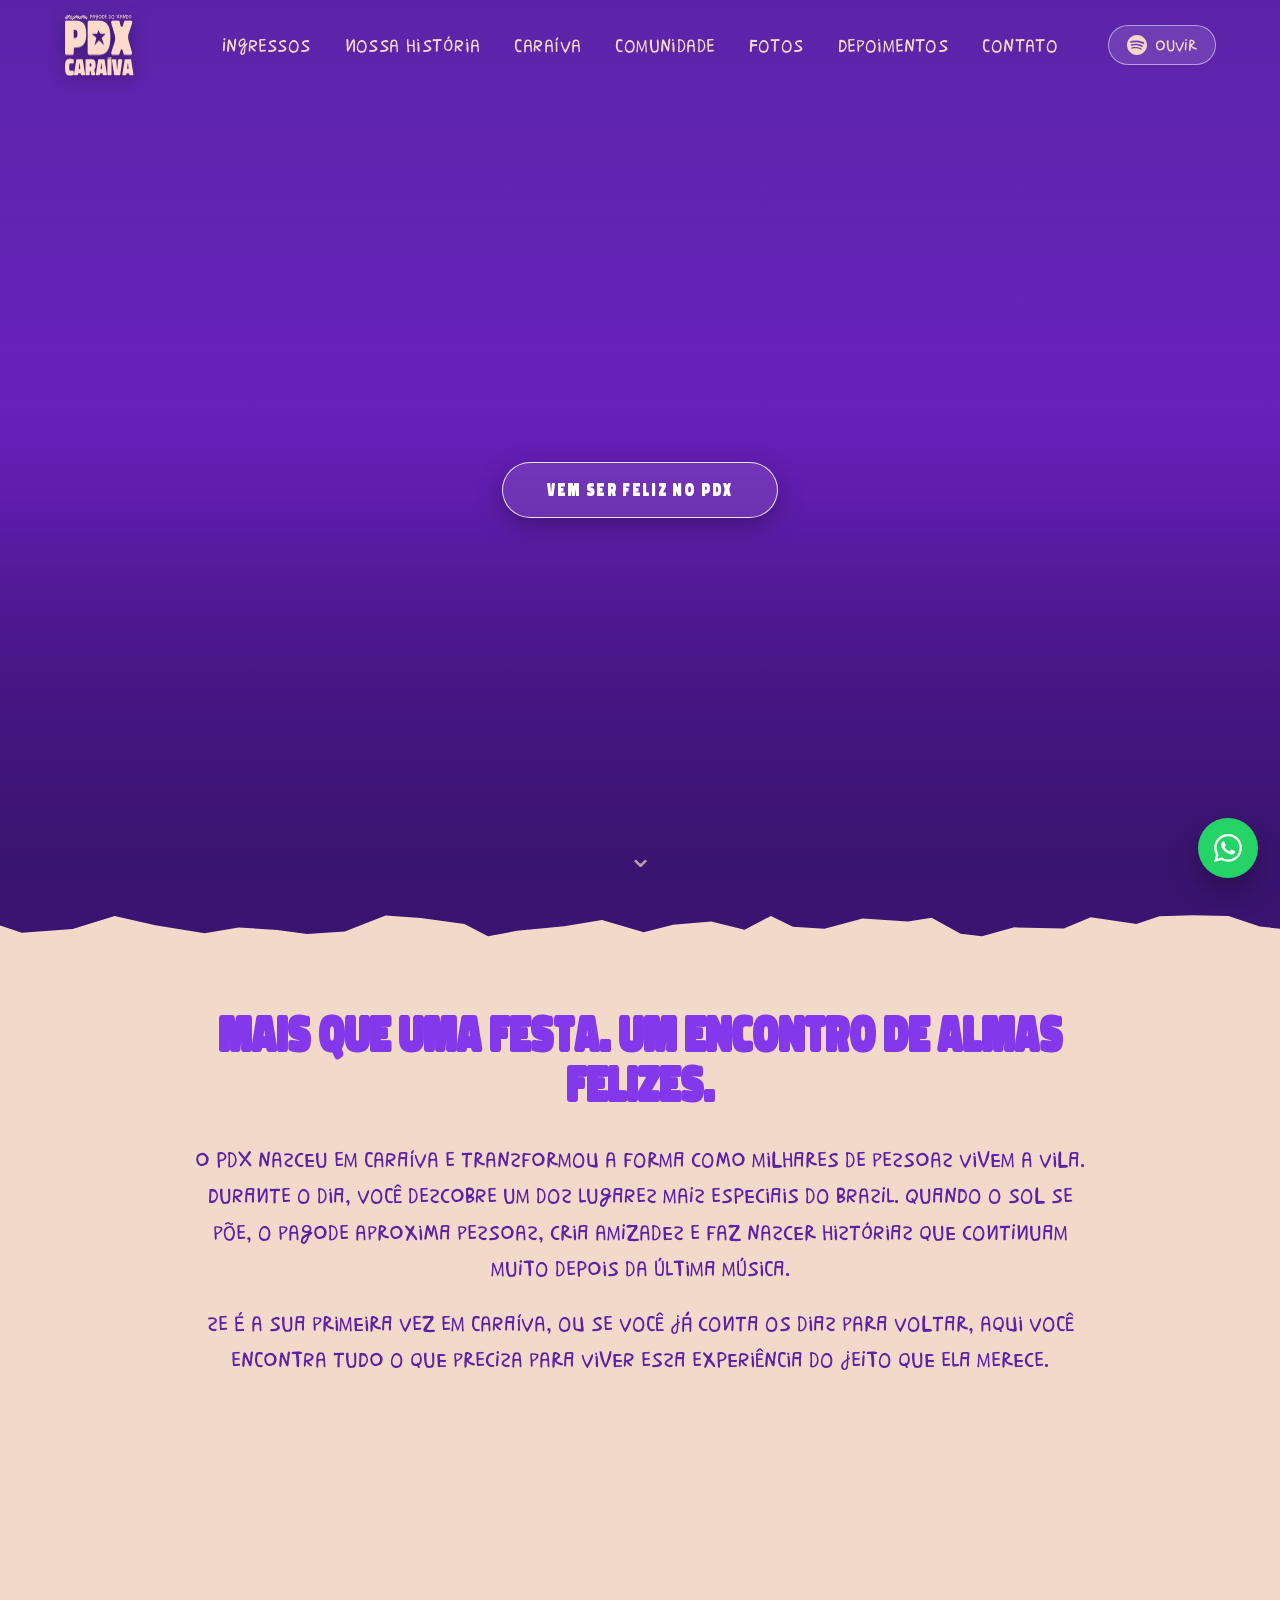
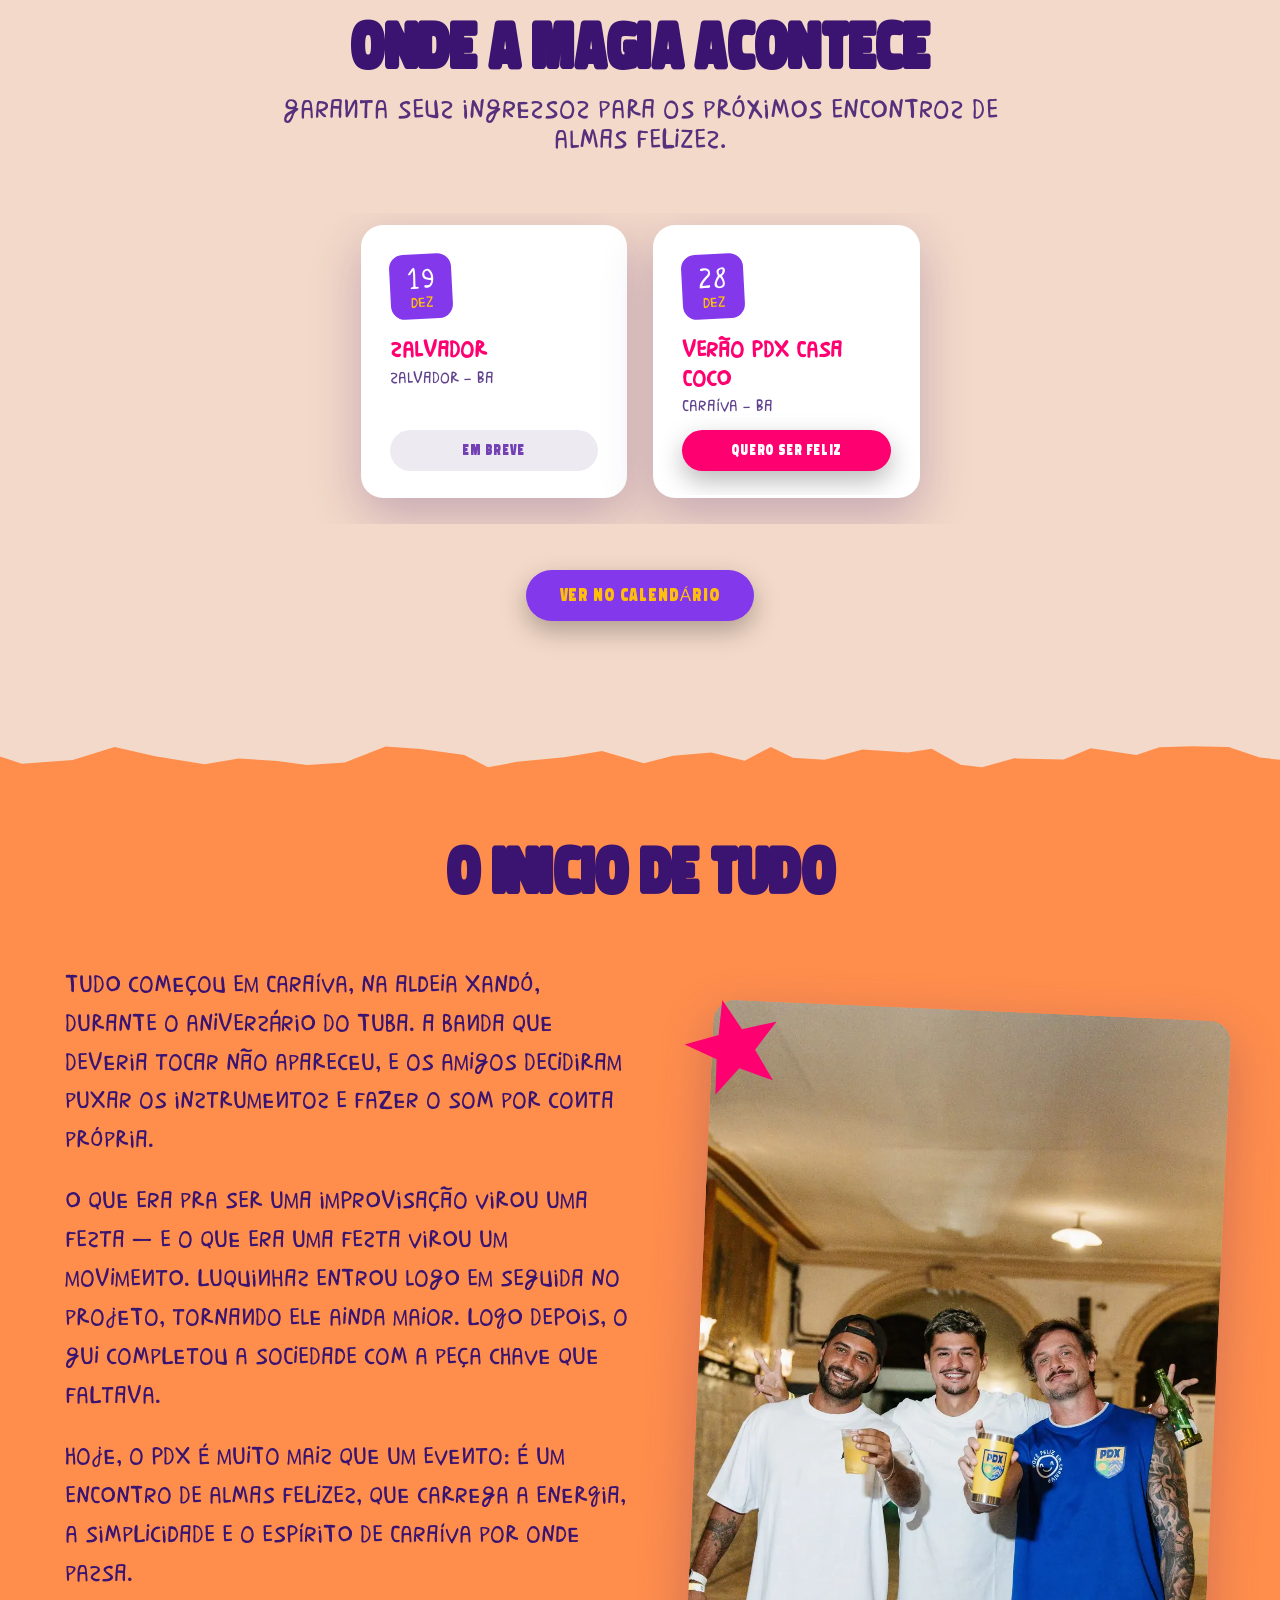
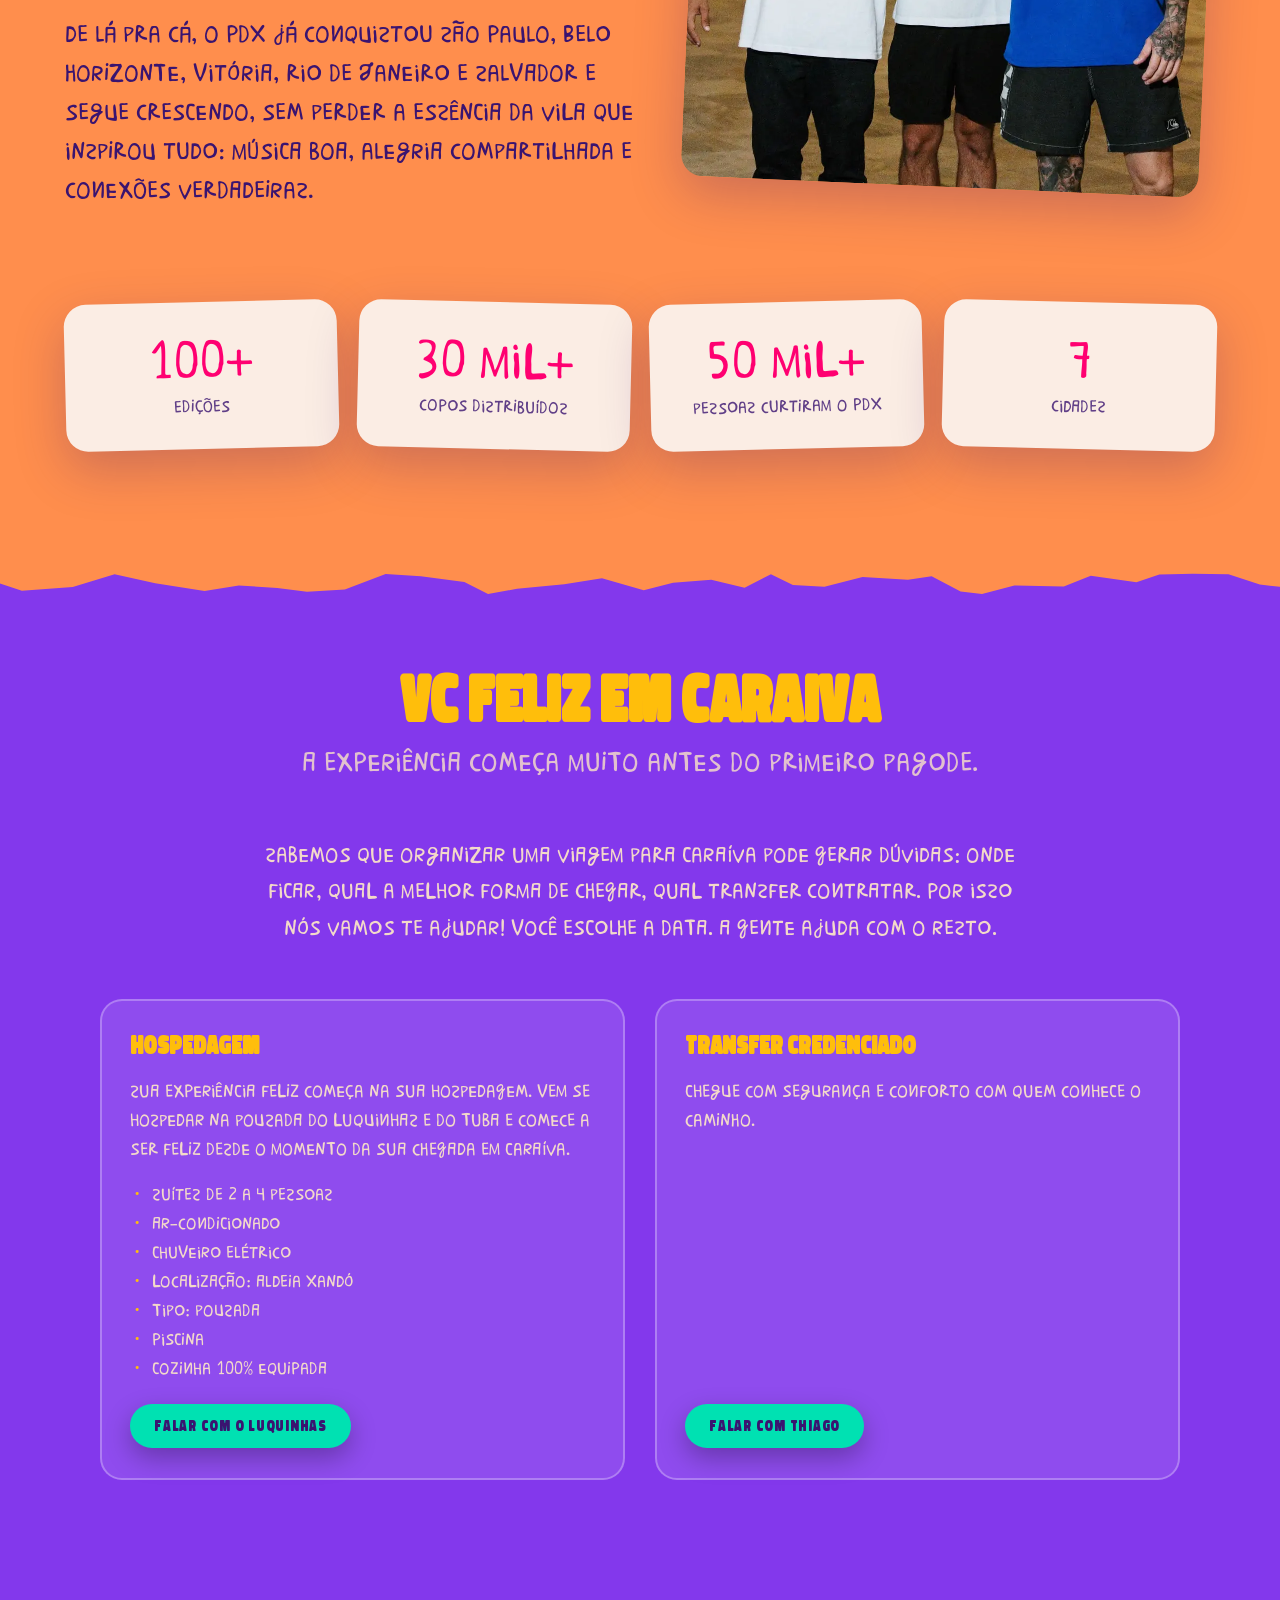
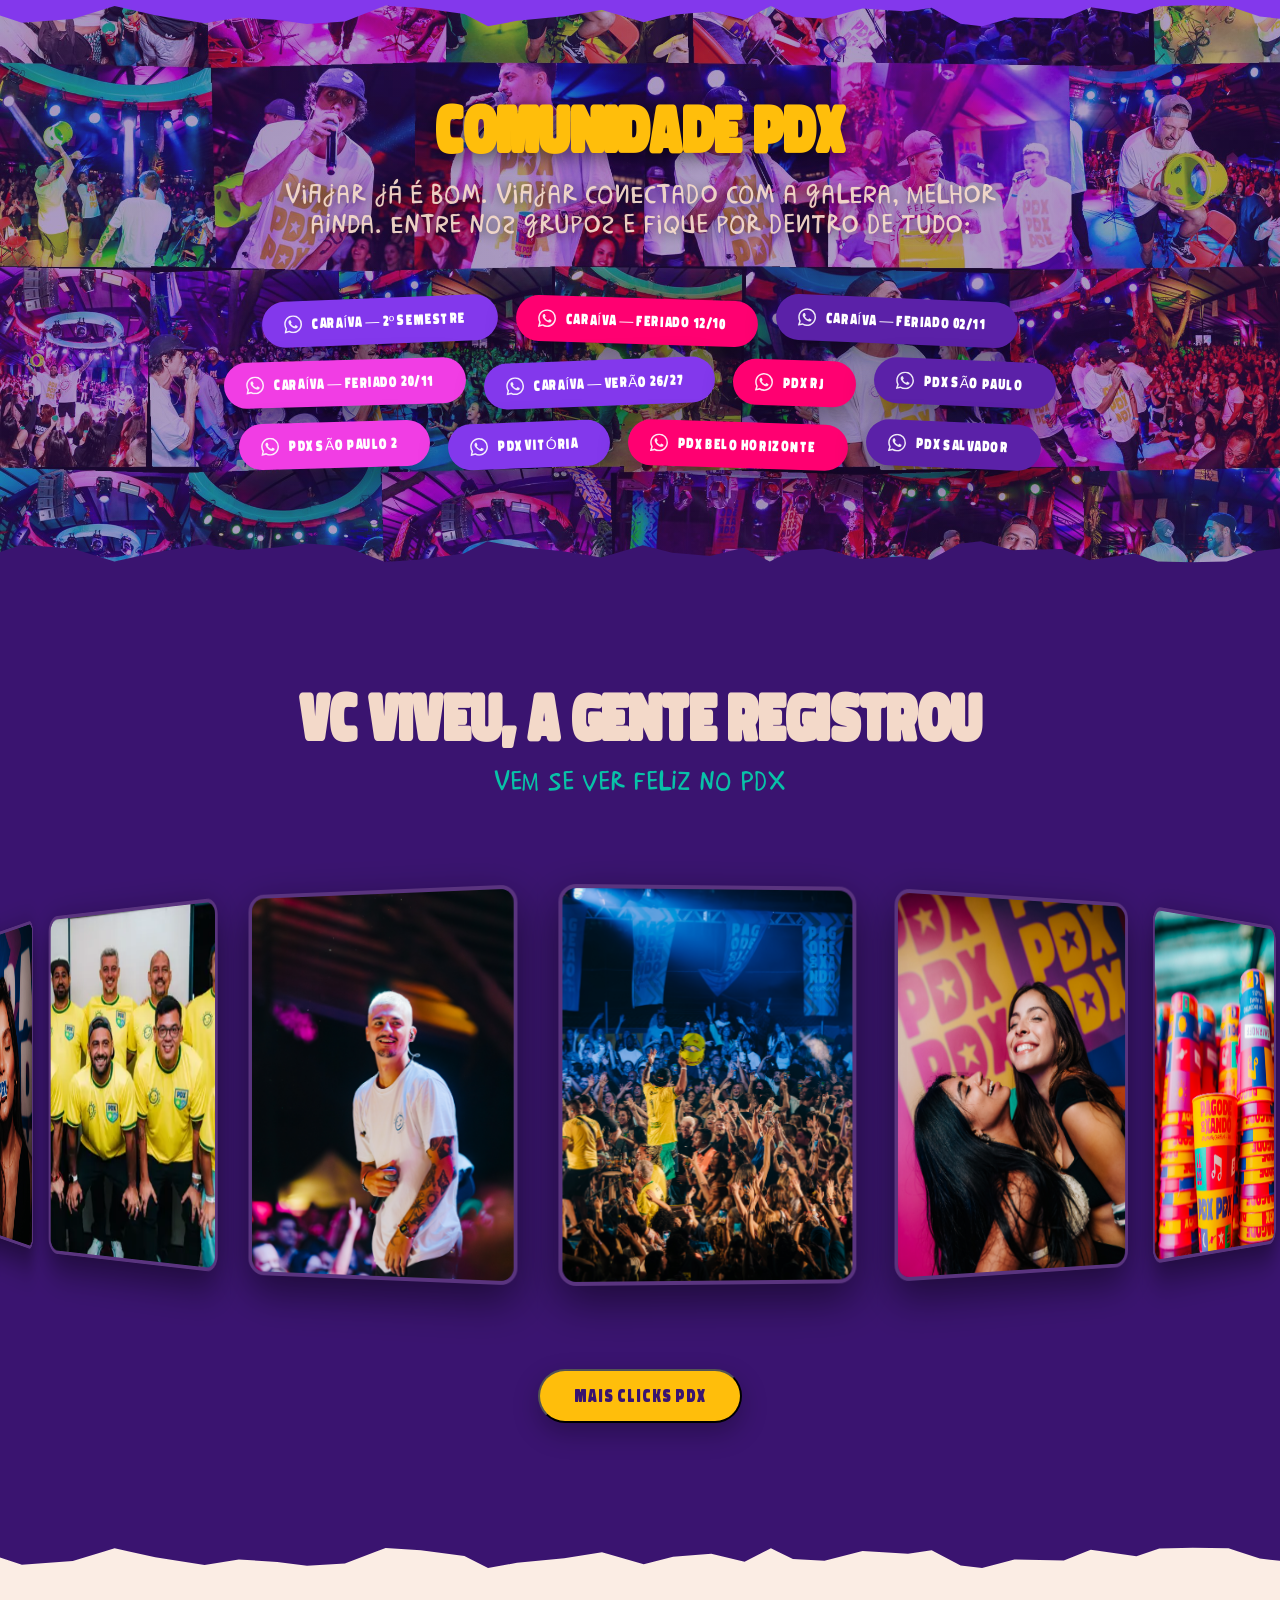
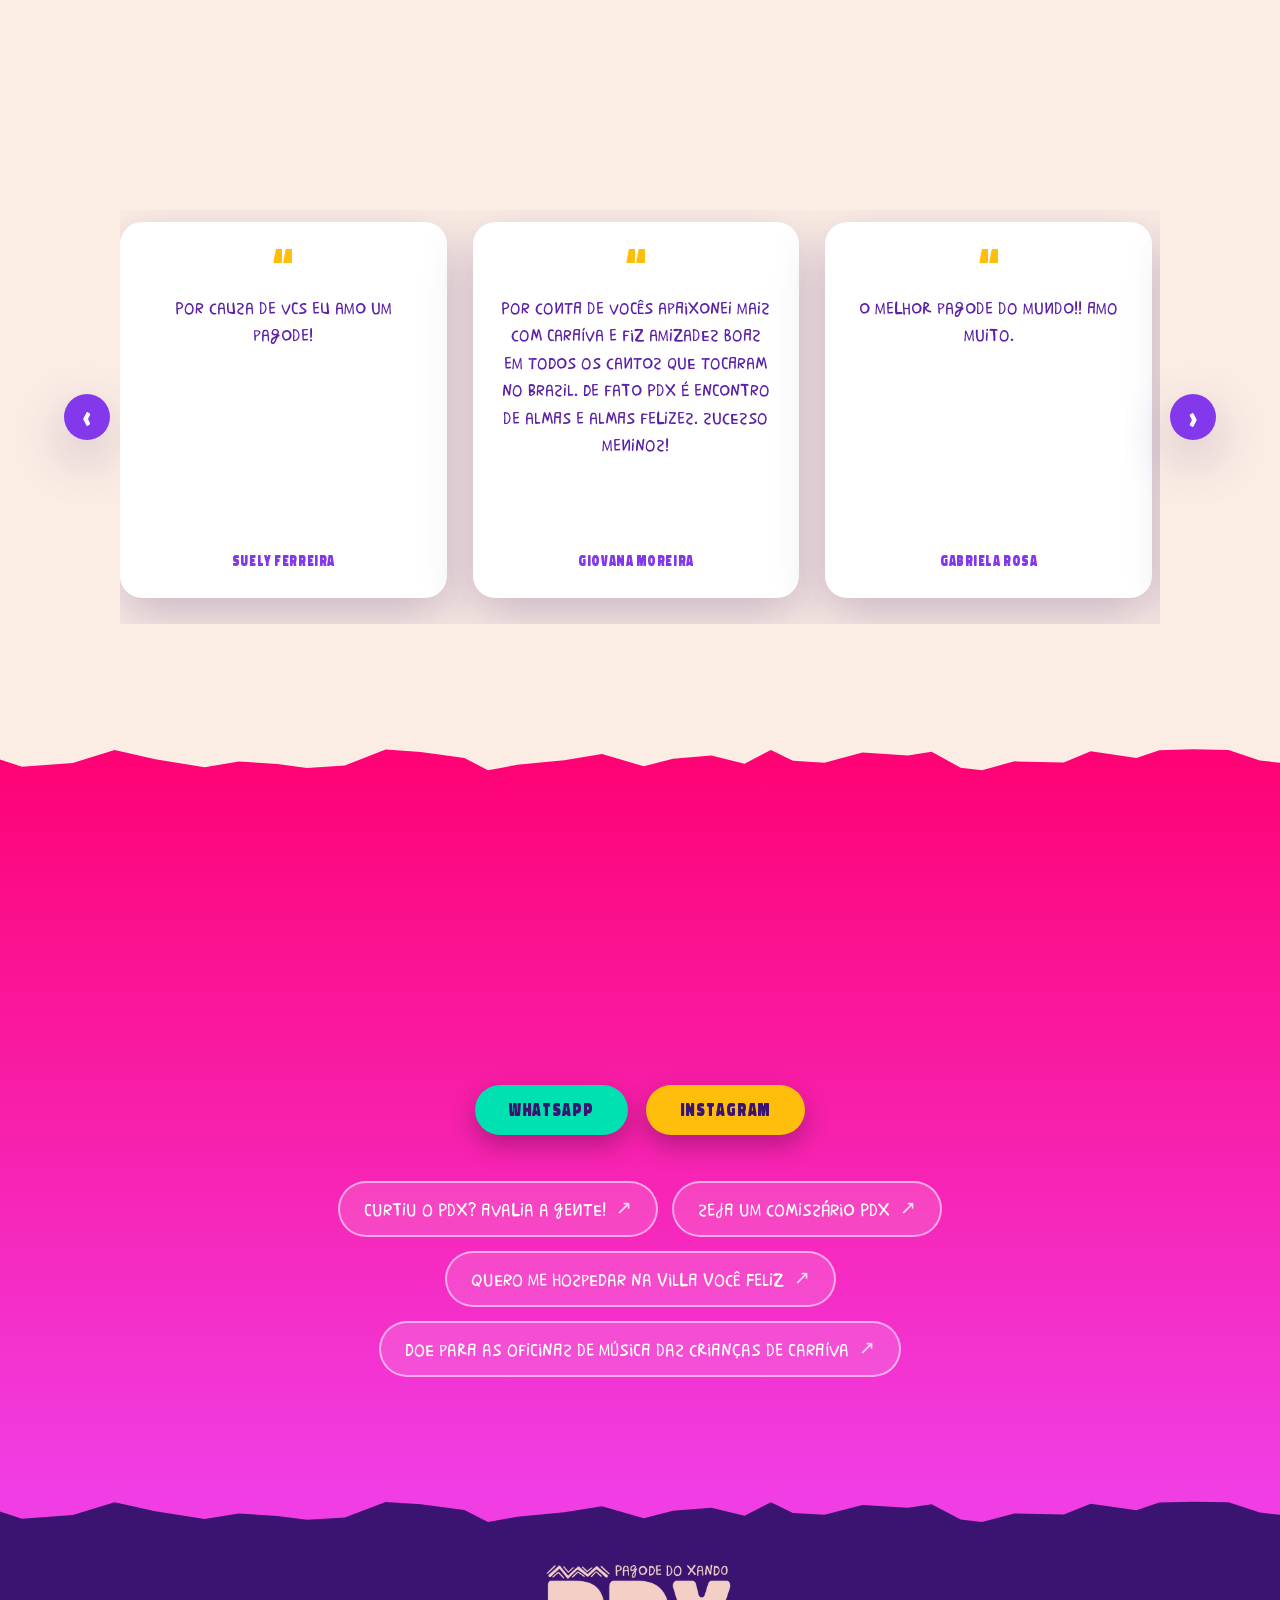
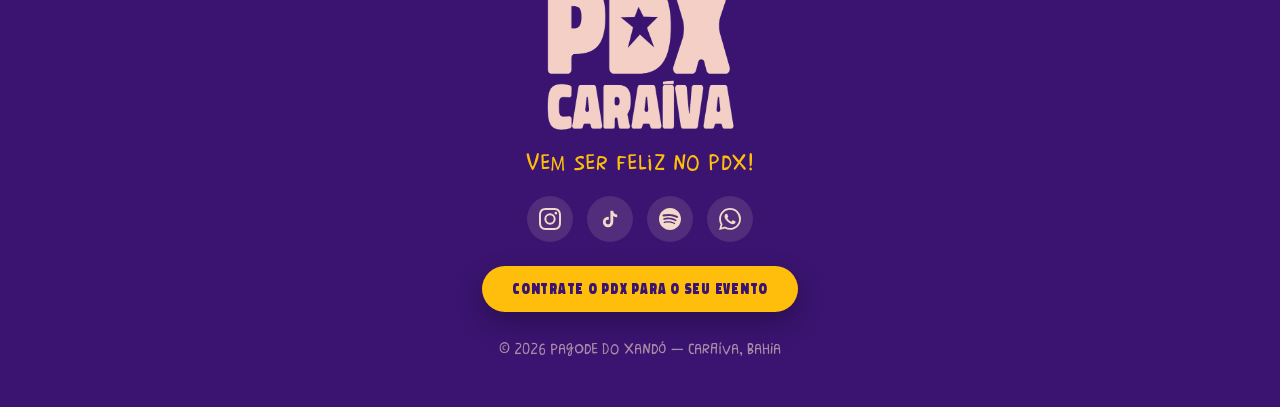
==== commit ecec1c06: "Cartao de compartilhamento: imagem JPG 1200x630, URLs absolutas, twitter card e campo editavel no /a" ====
--- a/index.html
+++ b/index.html
@@ -4,11 +4,25 @@
   <meta charset="UTF-8">
   <meta name="viewport" content="width=device-width, initial-scale=1.0">
   <title>PDX — Pagode do Xandó | Caraíva - BA</title>
-  <meta name="description" content="O pagode mais feliz do Brasil. Toda semana em Caraíva-BA, com edições especiais em SP, BH, Vitória e Arraial d'Ajuda.">
+  <meta name="description" content="O pagode mais feliz do Brasil. Toda quarta e sábado em Caraíva-BA, com edições especiais pelo restante do Brasil.">
+  <!-- Cartão de compartilhamento (WhatsApp, Instagram, Facebook...).
+       Estas linhas são reescritas a cada publicação por gerar-meta.js,
+       a partir do que estiver no painel /admin. Não editar à mão. -->
   <meta property="og:title" content="PDX — Pagode do Xandó | Caraíva - BA">
-  <meta property="og:description" content="O pagode mais feliz do Brasil. Seja feliz em Caraíva!">
-  <meta property="og:image" content="assets/img/hero-1.webp">
+  <meta property="og:description" content="O pagode mais feliz do Brasil. Toda quarta e sábado em Caraíva-BA, com edições especiais pelo restante do Brasil.">
+  <meta property="og:image" content="https://pdxcaraiva.com.br/assets/img/compartilhar.jpg">
+  <meta property="og:image:width" content="1200">
+  <meta property="og:image:height" content="630">
+  <meta property="og:image:alt" content="PDX — Pagode do Xandó | Caraíva - BA">
+  <meta property="og:url" content="https://pdxcaraiva.com.br/">
+  <meta property="og:site_name" content="PDX — Pagode do Xandó">
+  <meta property="og:locale" content="pt_BR">
   <meta property="og:type" content="website">
+  <meta name="twitter:card" content="summary_large_image">
+  <meta name="twitter:title" content="PDX — Pagode do Xandó | Caraíva - BA">
+  <meta name="twitter:description" content="O pagode mais feliz do Brasil. Toda quarta e sábado em Caraíva-BA, com edições especiais pelo restante do Brasil.">
+  <meta name="twitter:image" content="https://pdxcaraiva.com.br/assets/img/compartilhar.jpg">
+  <link rel="canonical" href="https://pdxcaraiva.com.br/">
   <meta name="theme-color" content="#8338EC">
   <link rel="icon" type="image/png" href="assets/img/logo-escura.png">
   <link rel="preload" href="assets/fonts/Spot-Normal.woff2" as="font" type="font/woff2" crossorigin>
--- a/css/style.css
+++ b/css/style.css
@@ -282,6 +282,7 @@
 .btn--amarelo { background: var(--amarelo); color: var(--roxo-noite); }
 .btn--pink    { background: var(--pink); color: #fff; }
 .btn--verde   { background: var(--verde); color: var(--roxo-noite); }
+.btn--roxo    { background: var(--roxo); color: var(--amarelo); border: 0; cursor: pointer; }
 .btn--outline { border: 3px solid var(--creme); color: var(--creme); }
 .btn--neutro {
   background: rgba(255,255,255,.10); color: #fff;
@@ -427,6 +428,9 @@
 }
 .webdoor__lista {
   display: grid; gap: 26px;
+  /* largura vinda do trilho, não do conteúdo: sem isso, com UM único evento
+     o card não tem contra quem medir os 25% e encolhe para uma tira fina */
+  flex: 1 1 auto; width: 100%; min-width: 0;
   grid-auto-flow: column;
   grid-auto-columns: calc((100% - 3 * 26px) / 4);
   align-items: stretch;
@@ -541,6 +545,149 @@
   .album { font-size: 18px; padding: 13px 16px; }
 }
 
+/* ============ CALENDÁRIO DE PAREDE (edições) ============ */
+.webdoor__mais { text-align: center; margin-top: 46px; position: relative; z-index: 4; }
+
+/* a folha do calendário é creme sobre o roxo do fundo, como um papel na parede */
+.modal__caixa--cal {
+  width: min(680px, 100%);
+  background: var(--creme-claro); color: var(--roxo-noite);
+  padding: 24px 22px 20px;
+}
+/* furos de espiral no topo, como um calendário pendurado */
+.modal__caixa--cal::before {
+  content: ''; position: absolute; top: 12px; left: 50%; transform: translateX(-50%);
+  width: min(360px, 62%); height: 9px;
+  background-image: radial-gradient(circle, var(--roxo-noite) 0 3.2px, transparent 3.4px);
+  background-size: 34px 9px; background-repeat: repeat-x;
+  opacity: .28; pointer-events: none;
+}
+.cal { margin-top: 10px; }
+
+.cal__topo {
+  display: flex; align-items: center; justify-content: center;
+  gap: 10px; margin-bottom: 10px;
+}
+/* A largura reservada acompanha o tamanho da letra (o nome mais longo,
+   NOVEMBRO, mede 4,5em). Assim as setas ficam coladas no nome tanto no
+   computador quanto no celular, e mesmo assim param sempre no mesmo
+   lugar em vez de pular a cada troca de mês. */
+.cal__mesano {
+  text-align: center; line-height: 1;
+  flex: 0 0 auto;
+  font-family: var(--f-display);
+  font-size: clamp(23px, 4.7vw, 32px);
+  width: 4.7em;
+}
+.cal__mes {
+  display: block; font-family: var(--f-display); letter-spacing: .04em;
+  font-size: 1em; color: var(--roxo);
+}
+.cal__ano {
+  display: block; font-family: var(--f-manuscrita); font-size: 17px;
+  color: var(--roxo-noite); opacity: .6; margin-top: 2px;
+}
+.cal__nav {
+  width: 38px; height: 38px; border: 0; border-radius: 50%; cursor: pointer;
+  background: var(--roxo); color: var(--amarelo); font-size: 24px; line-height: 1;
+  transition: transform .25s cubic-bezier(.3,1.6,.6,1), background .25s, opacity .25s;
+}
+.cal__nav:hover:not(:disabled) { background: var(--pink); color: #fff; transform: scale(1.12); }
+.cal__nav:disabled { opacity: .22; cursor: default; }
+
+.cal__semana, .cal__grade {
+  display: grid; grid-template-columns: repeat(7, 1fr); gap: 6px;
+}
+.cal__semana {
+  font-family: var(--f-manuscrita); font-size: 15px; text-transform: lowercase;
+  color: var(--roxo); opacity: .65; text-align: center; margin-bottom: 6px;
+}
+.cal__dia {
+  position: relative; aspect-ratio: 1.5; border: 0; padding: 0;
+  display: flex; align-items: center; justify-content: center;
+  border-radius: 13px; background: rgba(131, 56, 236, .06);
+  font-family: var(--f-manuscrita); font-size: clamp(15px, 3.4vw, 19px);
+  color: var(--roxo-noite);
+}
+.cal__dia--fora { background: none; }
+.cal__dia--hoje { box-shadow: inset 0 0 0 2px rgba(131, 56, 236, .45); }
+/* dia com edição marcada: vira um adesivo clicável */
+.cal__dia--tem {
+  cursor: pointer; background: var(--roxo); color: var(--amarelo);
+  font-size: clamp(16px, 3.6vw, 21px);
+  box-shadow: 0 6px 16px rgba(58, 20, 112, .28);
+  transition: transform .25s cubic-bezier(.3,1.6,.6,1), background .25s, box-shadow .25s;
+}
+.cal__dia--tem:hover { transform: translateY(-3px) rotate(-3deg) scale(1.06); background: var(--pink); color: #fff; }
+.cal__dia--ativo {
+  background: var(--pink); color: #fff;
+  box-shadow: 0 0 0 3px var(--amarelo), 0 10px 22px rgba(255, 0, 113, .35);
+}
+/* bolinha de "tem evento aqui"; vira número quando há mais de um no dia */
+.cal__marca {
+  position: absolute; top: 5px; right: 5px;
+  min-width: 8px; height: 8px; border-radius: 20px;
+  background: var(--amarelo); color: var(--roxo-noite);
+  font-family: var(--f-texto); font-size: 10px; font-weight: 700; line-height: 8px;
+  padding: 0 2px; text-align: center;
+}
+.cal__dia--ativo .cal__marca { background: var(--amarelo); }
+
+/* cartão com o local do evento do dia escolhido */
+.cal__detalhe { margin-top: 14px; }
+.cal__vazio {
+  font-family: var(--f-manuscrita); font-size: 18px; text-align: center;
+  color: var(--roxo-noite); opacity: .6; padding: 14px 0;
+}
+.cal__card {
+  display: flex; align-items: center; gap: 16px; flex-wrap: wrap;
+  background: var(--amarelo); border-radius: 18px; padding: 13px 17px;
+  box-shadow: 0 10px 26px rgba(58, 20, 112, .18);
+}
+.cal__card + .cal__card { margin-top: 10px; }
+.cal__card-data {
+  flex: 0 0 auto; text-align: center; line-height: 1;
+  background: var(--roxo); color: var(--amarelo);
+  border-radius: 14px; padding: 8px 12px;
+}
+.cal__card-dia { display: block; font-family: var(--f-display); font-size: 26px; }
+.cal__card-mes { display: block; font-family: var(--f-texto); font-size: 12px; letter-spacing: .12em; margin-top: 3px; }
+.cal__card-sem { display: block; font-family: var(--f-texto); font-size: 11px; opacity: .7; margin-top: 2px; }
+.cal__card-info { flex: 1 1 150px; min-width: 0; }
+.cal__card-titulo { font-family: var(--f-manuscrita); font-weight: normal; font-size: 23px; line-height: 1.1; color: var(--roxo-noite); }
+.cal__card-cidade { font-family: var(--f-manuscrita); font-size: 18px; opacity: .8; }
+.cal__card-local {
+  display: flex; align-items: center; gap: 5px; margin-top: 4px;
+  font-family: var(--f-texto); font-size: 13px; color: var(--roxo); font-weight: 600;
+}
+.cal__pin { flex: 0 0 auto; }
+.cal__btn { flex: 0 0 auto; font-size: 15px; padding: 12px 24px; }
+
+/* edições ainda sem data marcada */
+.cal__embreve {
+  margin-top: 14px; padding-top: 12px; border-top: 2px dashed rgba(131, 56, 236, .25);
+  display: flex; flex-wrap: wrap; align-items: center; gap: 8px;
+  font-family: var(--f-manuscrita); font-size: 17px;
+}
+.cal__embreve-rot {
+  font-family: var(--f-texto); font-size: 11px; font-weight: 700;
+  letter-spacing: .1em; text-transform: uppercase;
+  color: var(--roxo); opacity: .7;
+}
+.cal__embreve-item {
+  background: rgba(131, 56, 236, .1); color: var(--roxo-noite);
+  border-radius: 20px; padding: 5px 14px;
+}
+
+@media (max-width: 560px) {
+  .modal__caixa--cal { padding: 30px 14px 22px; }
+  .cal__semana, .cal__grade { gap: 4px; }
+  .cal__dia { border-radius: 10px; }
+  .cal__card { gap: 12px; padding: 14px; }
+  .cal__card-titulo { font-size: 22px; }
+  .cal__btn { width: 100%; text-align: center; }
+}
+
 /* ============ COMUNIDADE (grupos de WhatsApp) ============ */
 .sec-comunidade { background: var(--amarelo); color: var(--roxo-noite); overflow: hidden; }
 /* mosaico de fotos ao fundo — imagem única, exposta */
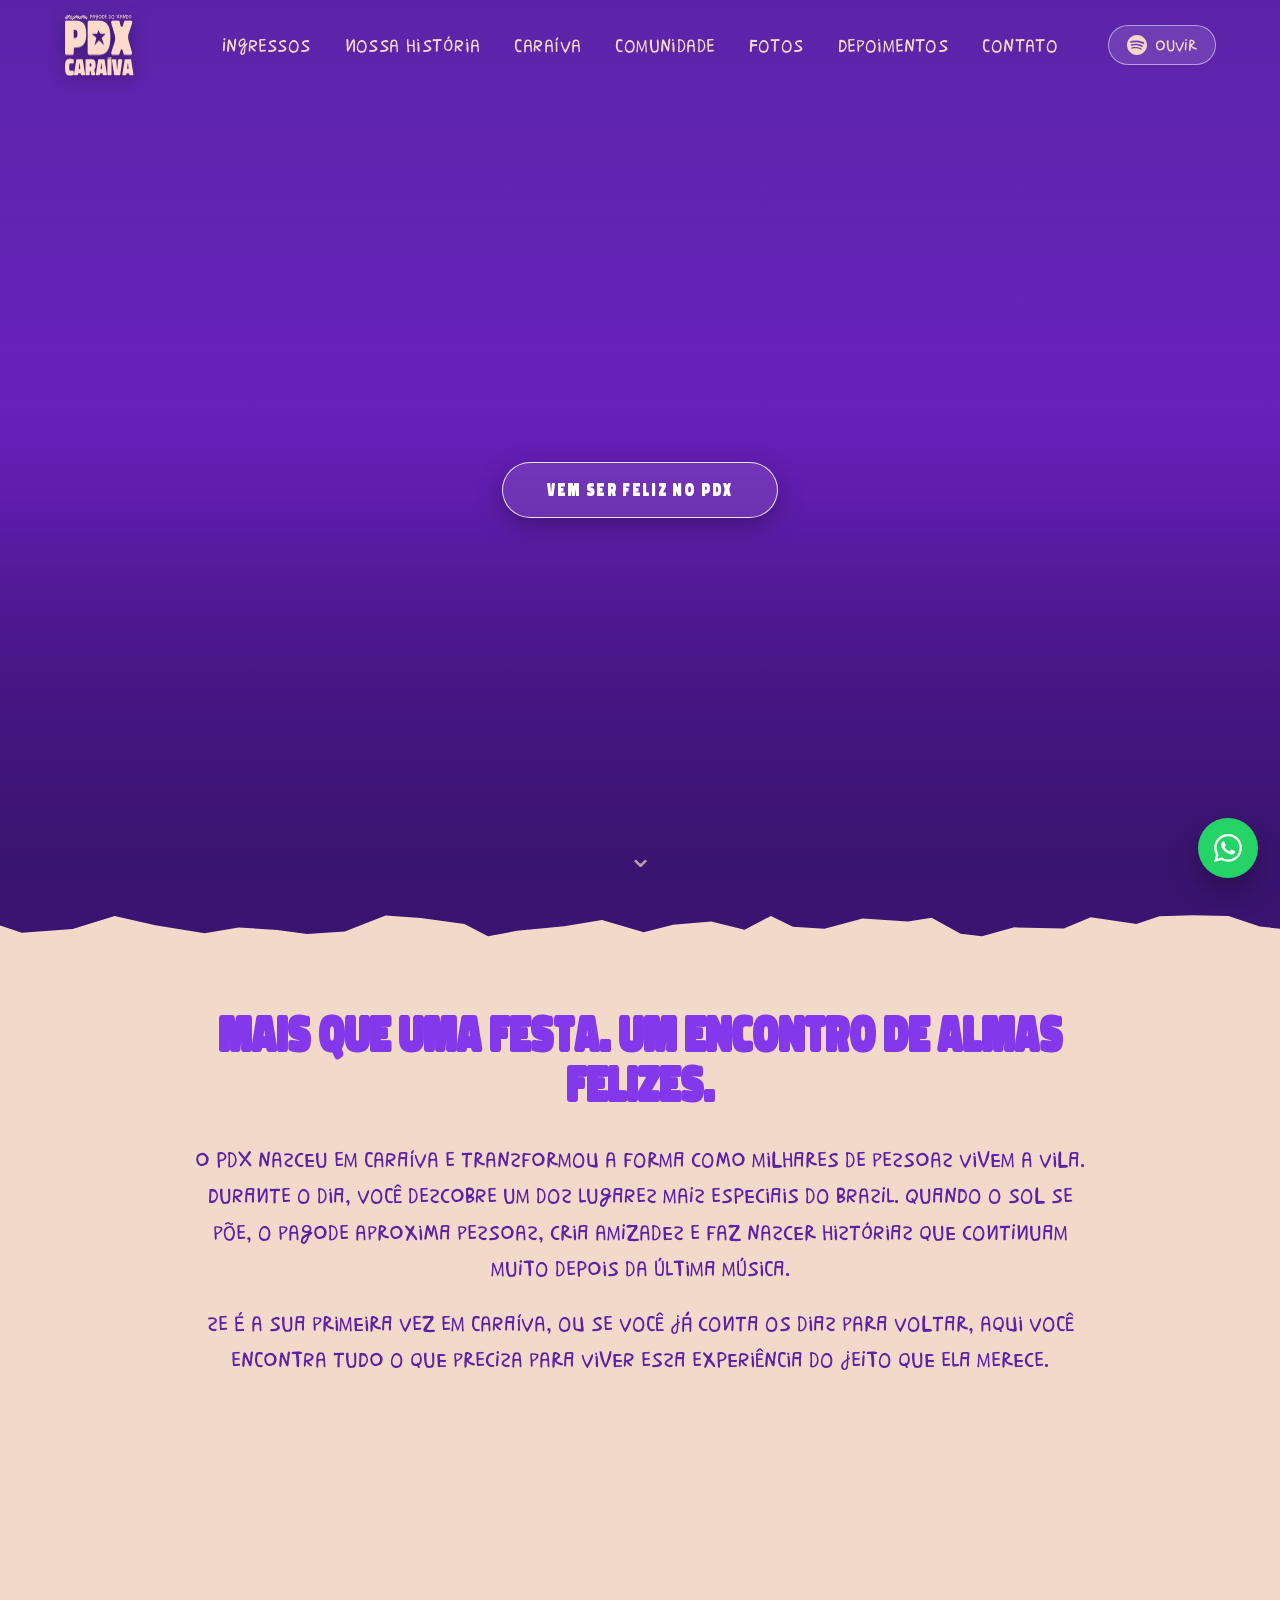
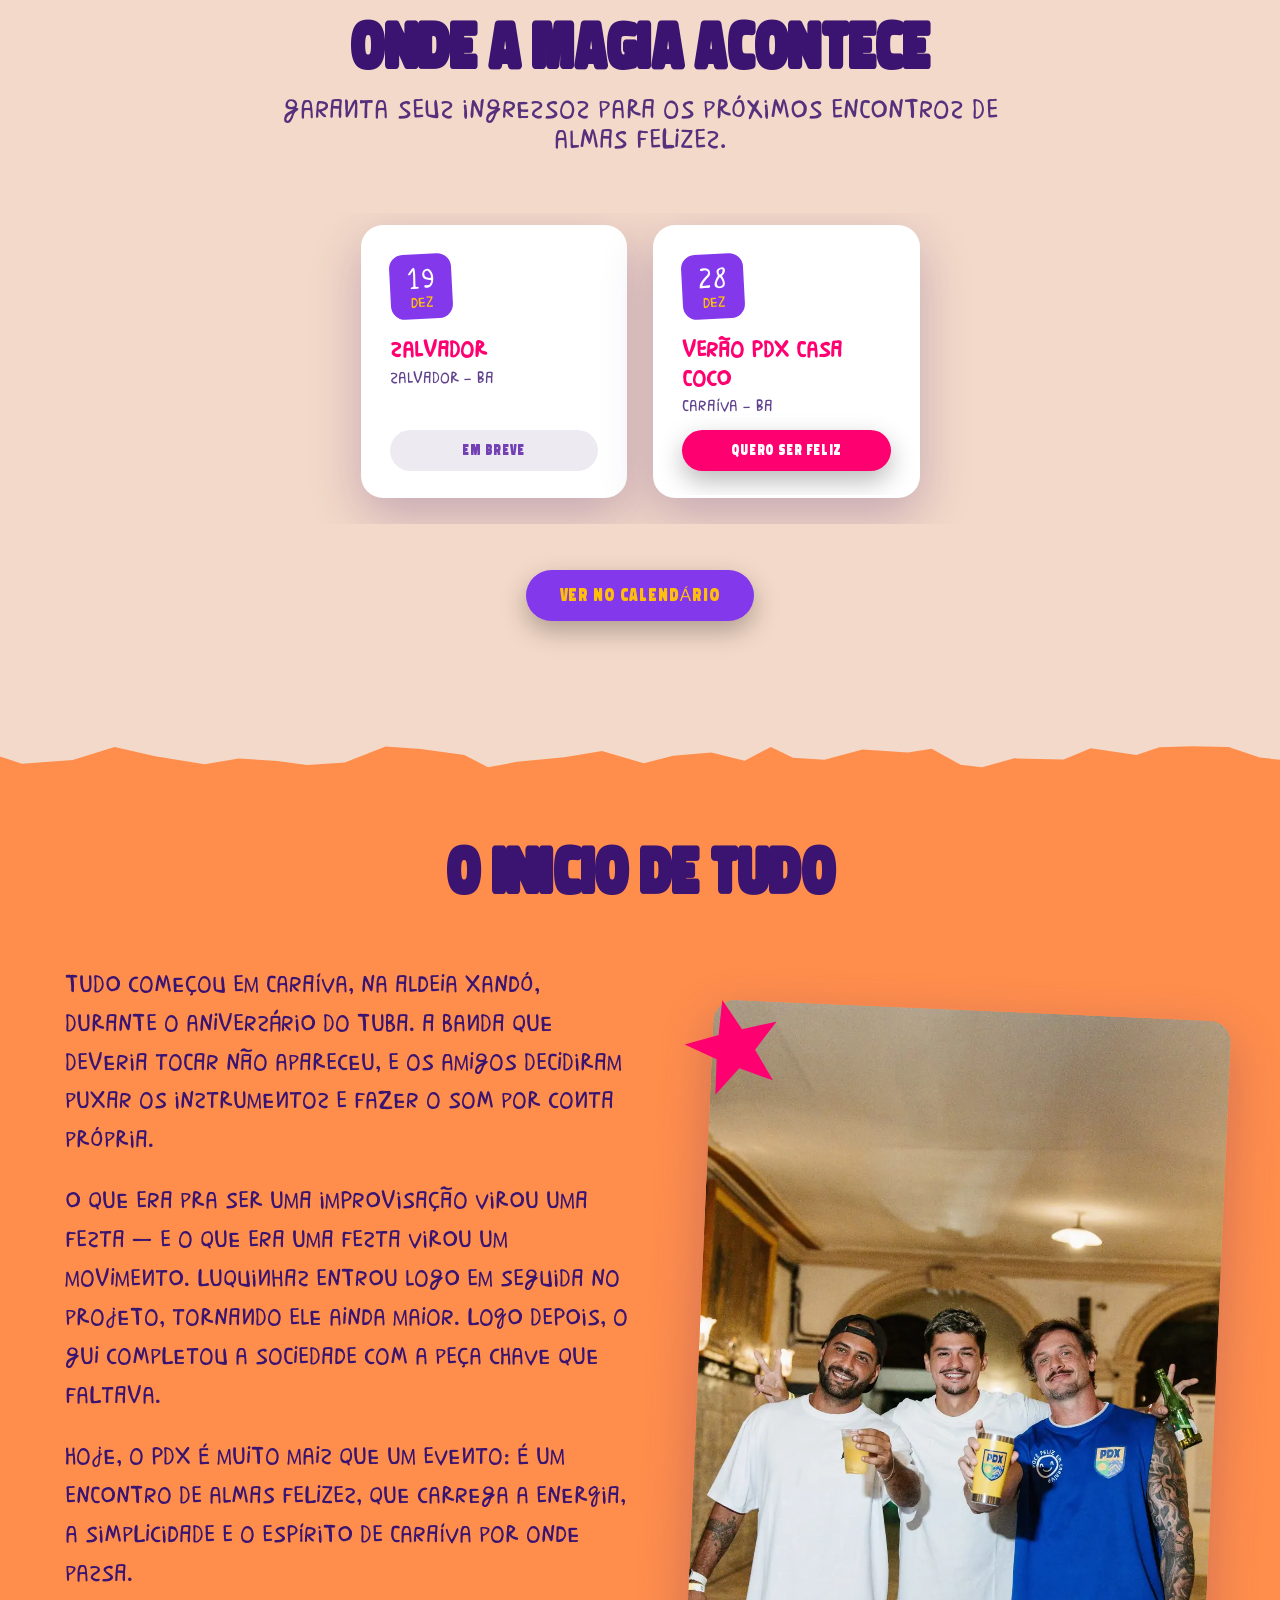
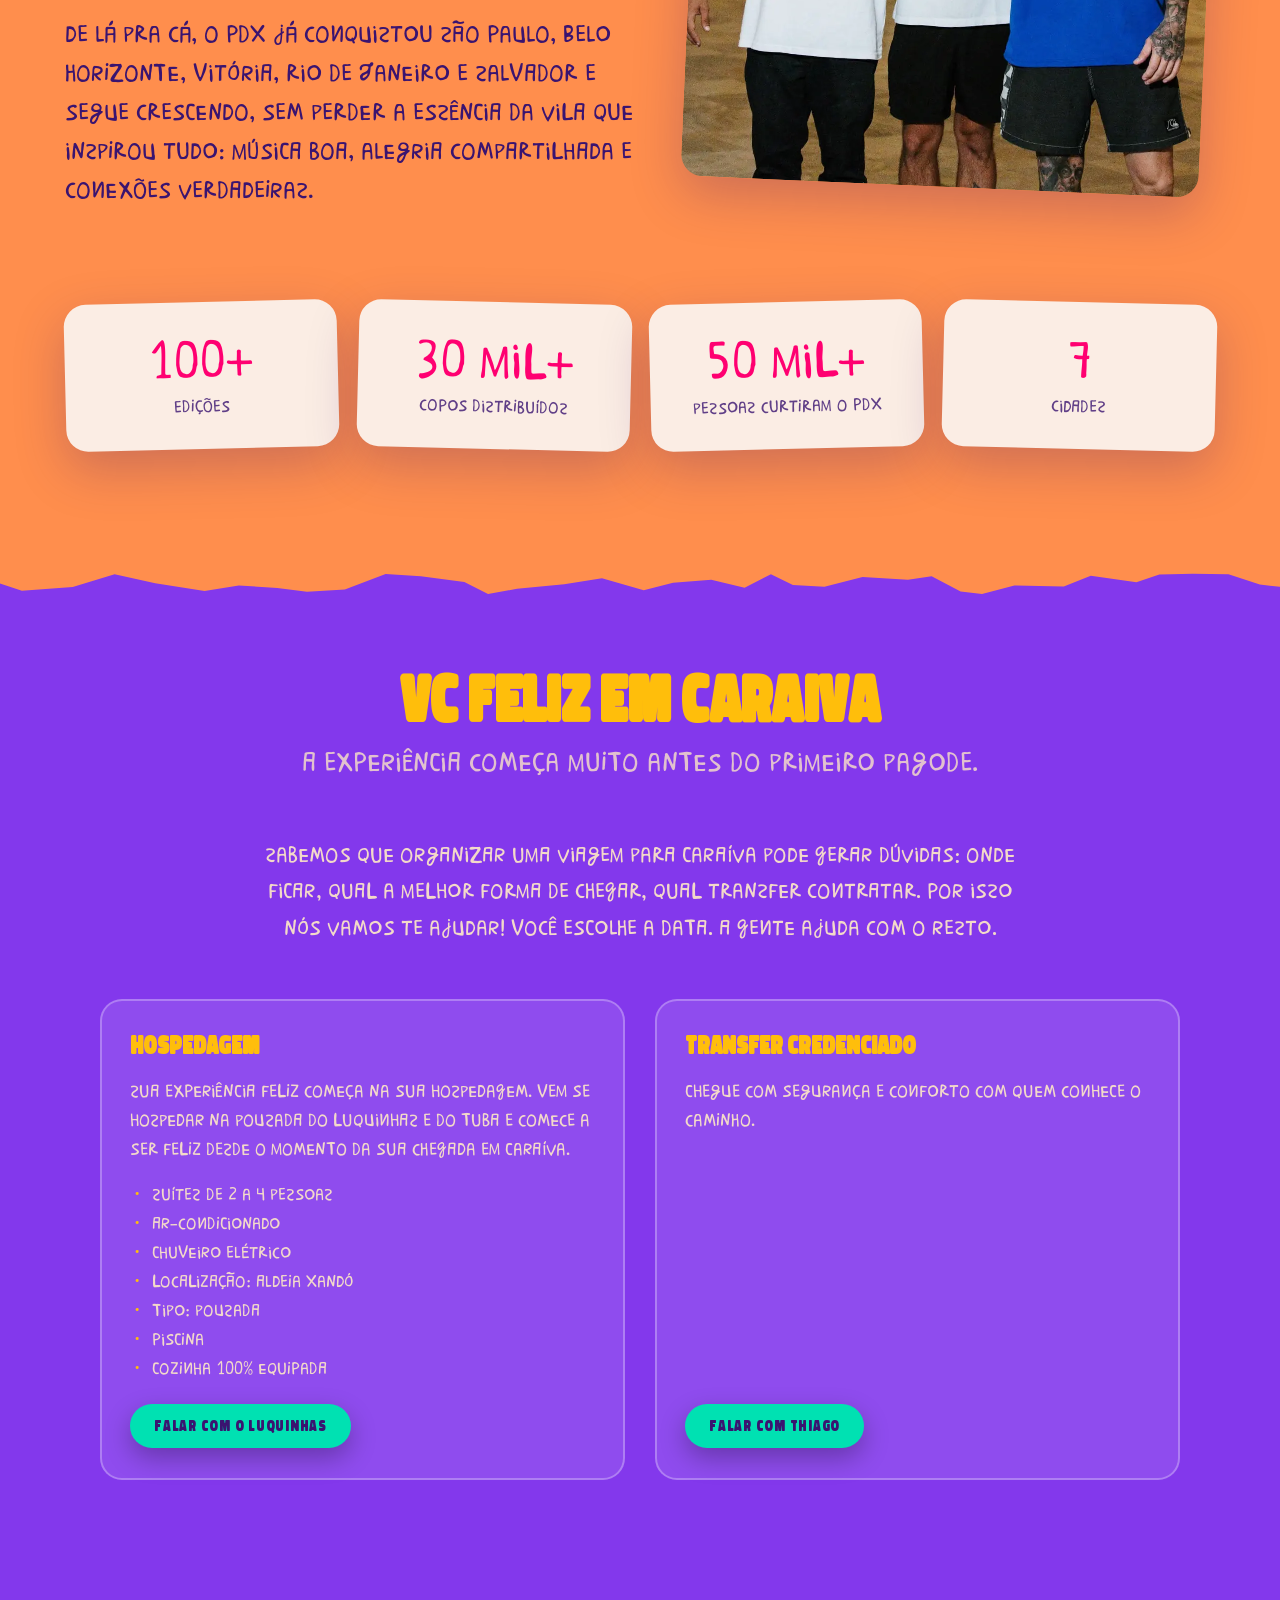
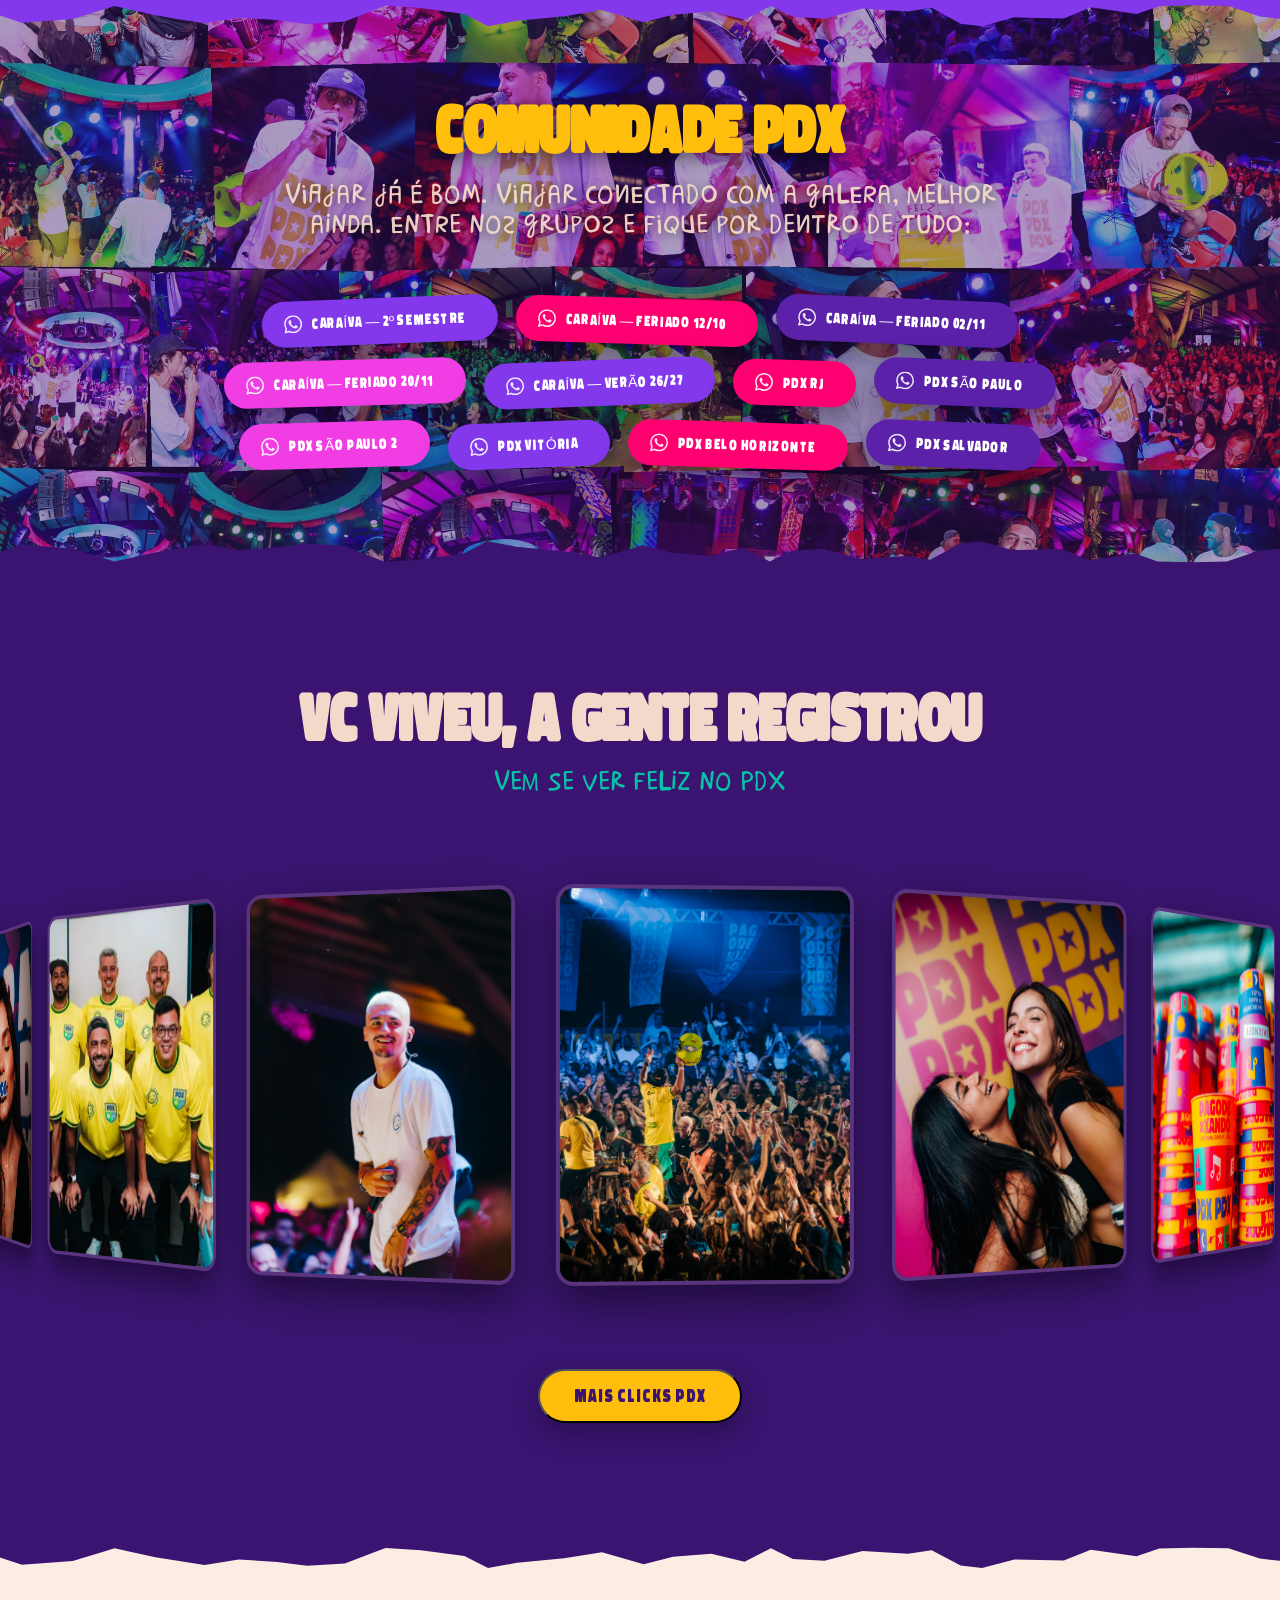
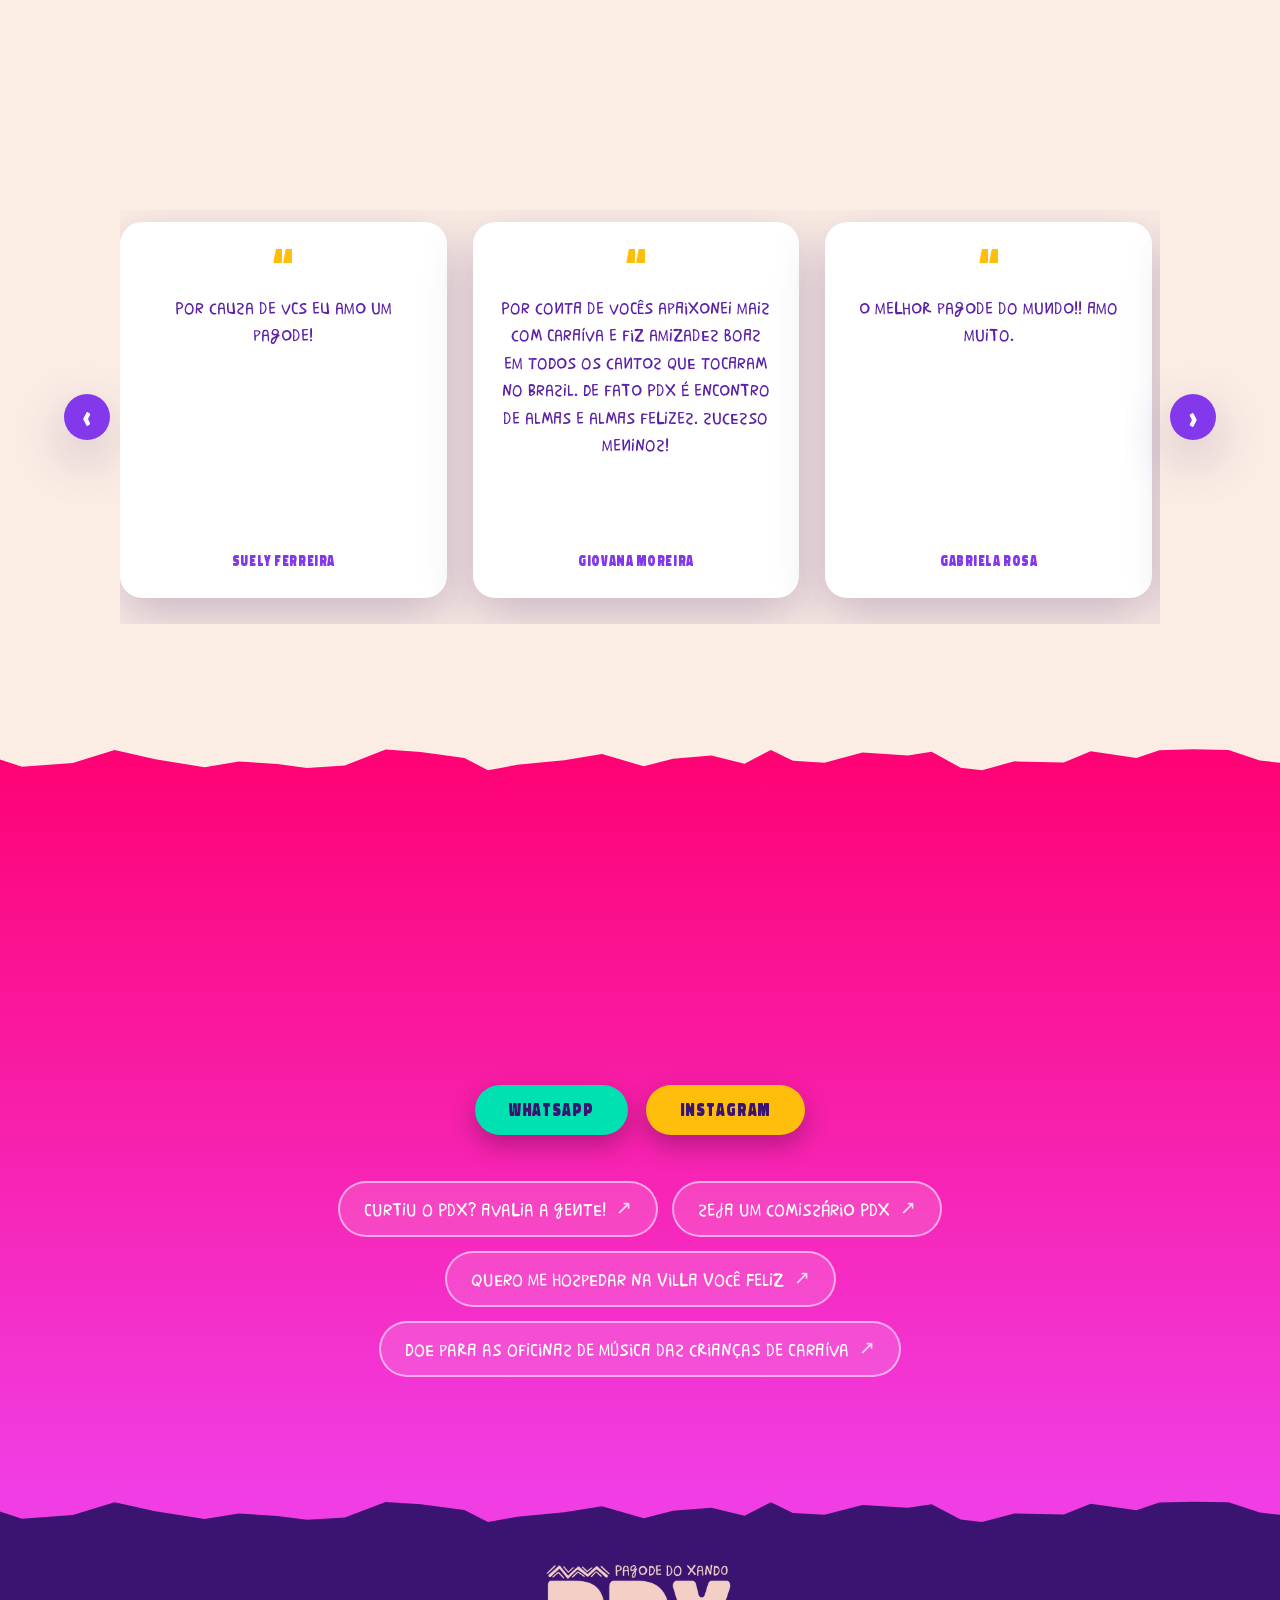
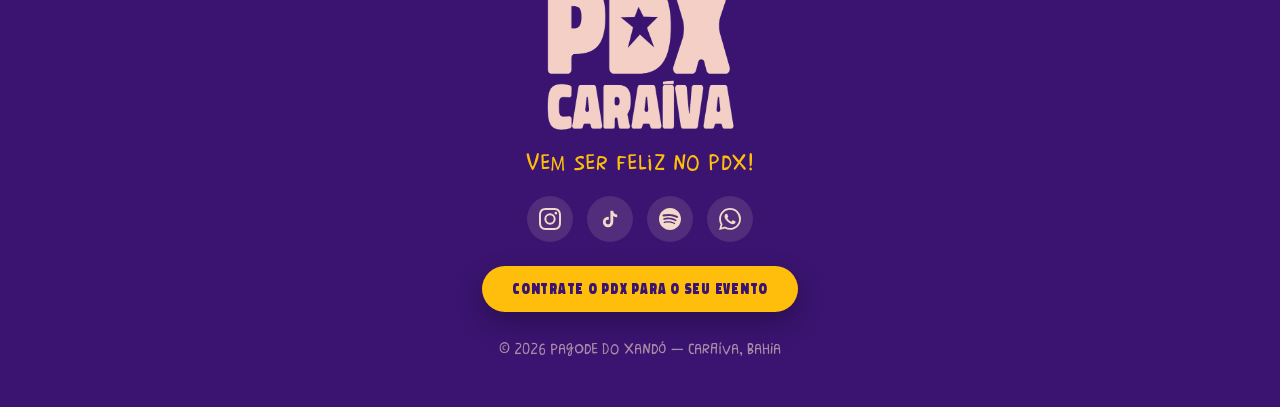
==== commit 176f7a69: "Instala Pixel da Meta e tag do Google; evento de inicio de compra no clique dos botoes de ingresso" ====
--- a/index.html
+++ b/index.html
@@ -28,8 +28,44 @@
   <link rel="preload" href="assets/fonts/Spot-Normal.woff2" as="font" type="font/woff2" crossorigin>
   <link rel="preload" href="assets/fonts/Brasilero2018Free.otf" as="font" type="font/otf" crossorigin>
   <link rel="stylesheet" href="css/style.css?v=4">
+
+  <!-- ====== Medição de anúncios ======================================
+       Google Ads (AW-18472678874) e Pixel da Meta (1131022195911171).
+       O evento de "iniciar compra" NÃO fica aqui: ele é disparado por
+       js/main.js no clique dos botões de ingresso. Se ficasse aqui,
+       contaria uma conversão a cada visita, não a cada intenção de
+       compra, e inflaria os relatórios.
+       ================================================================= -->
+
+  <!-- Google tag (gtag.js) -->
+  <script async src="https://www.googletagmanager.com/gtag/js?id=AW-18472678874"></script>
+  <script>
+    window.dataLayer = window.dataLayer || [];
+    function gtag(){dataLayer.push(arguments);}
+    gtag('js', new Date());
+    gtag('config', 'AW-18472678874');
+  </script>
+
+  <!-- Meta Pixel Code -->
+  <script>
+  !function(f,b,e,v,n,t,s)
+  {if(f.fbq)return;n=f.fbq=function(){n.callMethod?
+  n.callMethod.apply(n,arguments):n.queue.push(arguments)};
+  if(!f._fbq)f._fbq=n;n.push=n;n.loaded=!0;n.version='2.0';
+  n.queue=[];t=b.createElement(e);t.async=!0;
+  t.src=v;s=b.getElementsByTagName(e)[0];
+  s.parentNode.insertBefore(t,s)}(window, document,'script',
+  'https://connect.facebook.net/en_US/fbevents.js');
+  fbq('init', '1131022195911171');
+  fbq('track', 'PageView');
+  </script>
+  <!-- End Meta Pixel Code -->
 </head>
 <body>
+
+  <noscript><img height="1" width="1" style="display:none"
+    src="https://www.facebook.com/tr?id=1131022195911171&amp;ev=PageView&amp;noscript=1"
+    alt=""></noscript>
 
   <!-- Navegação -->
   <nav id="nav" class="nav">
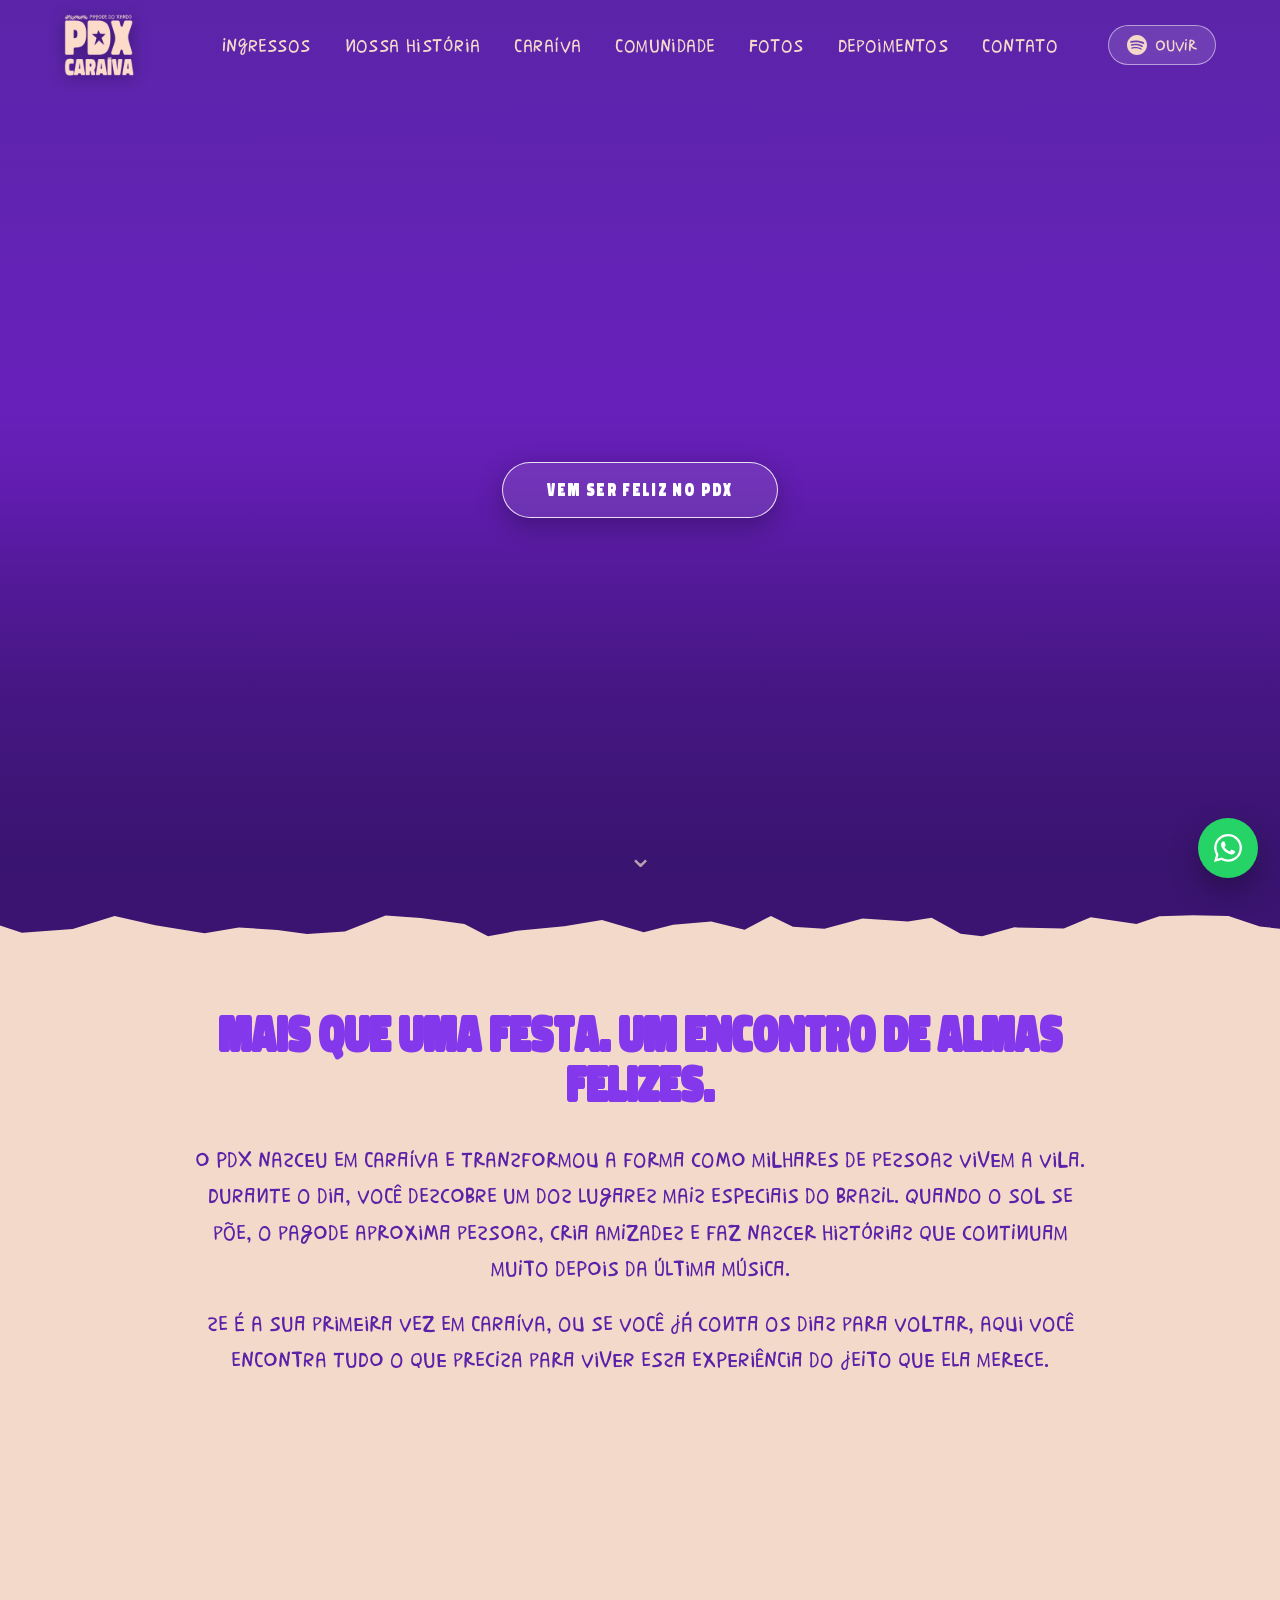
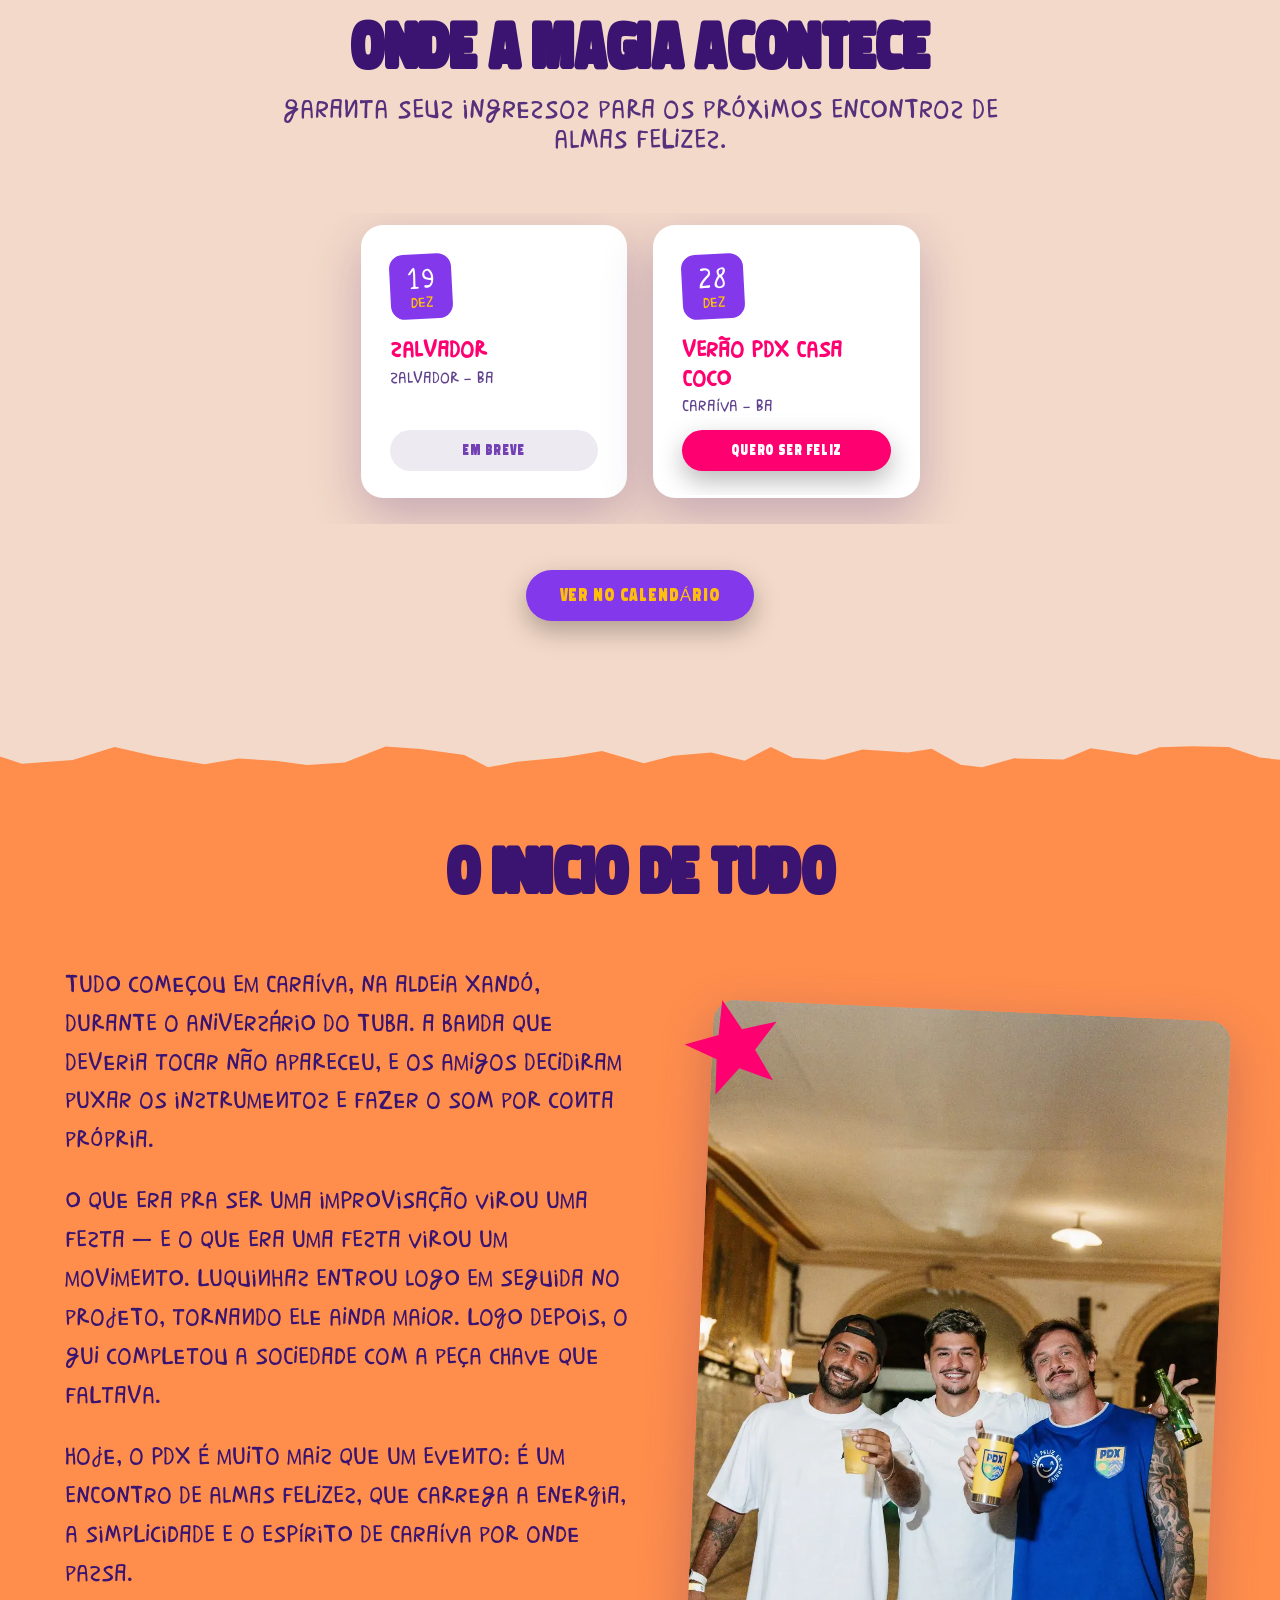
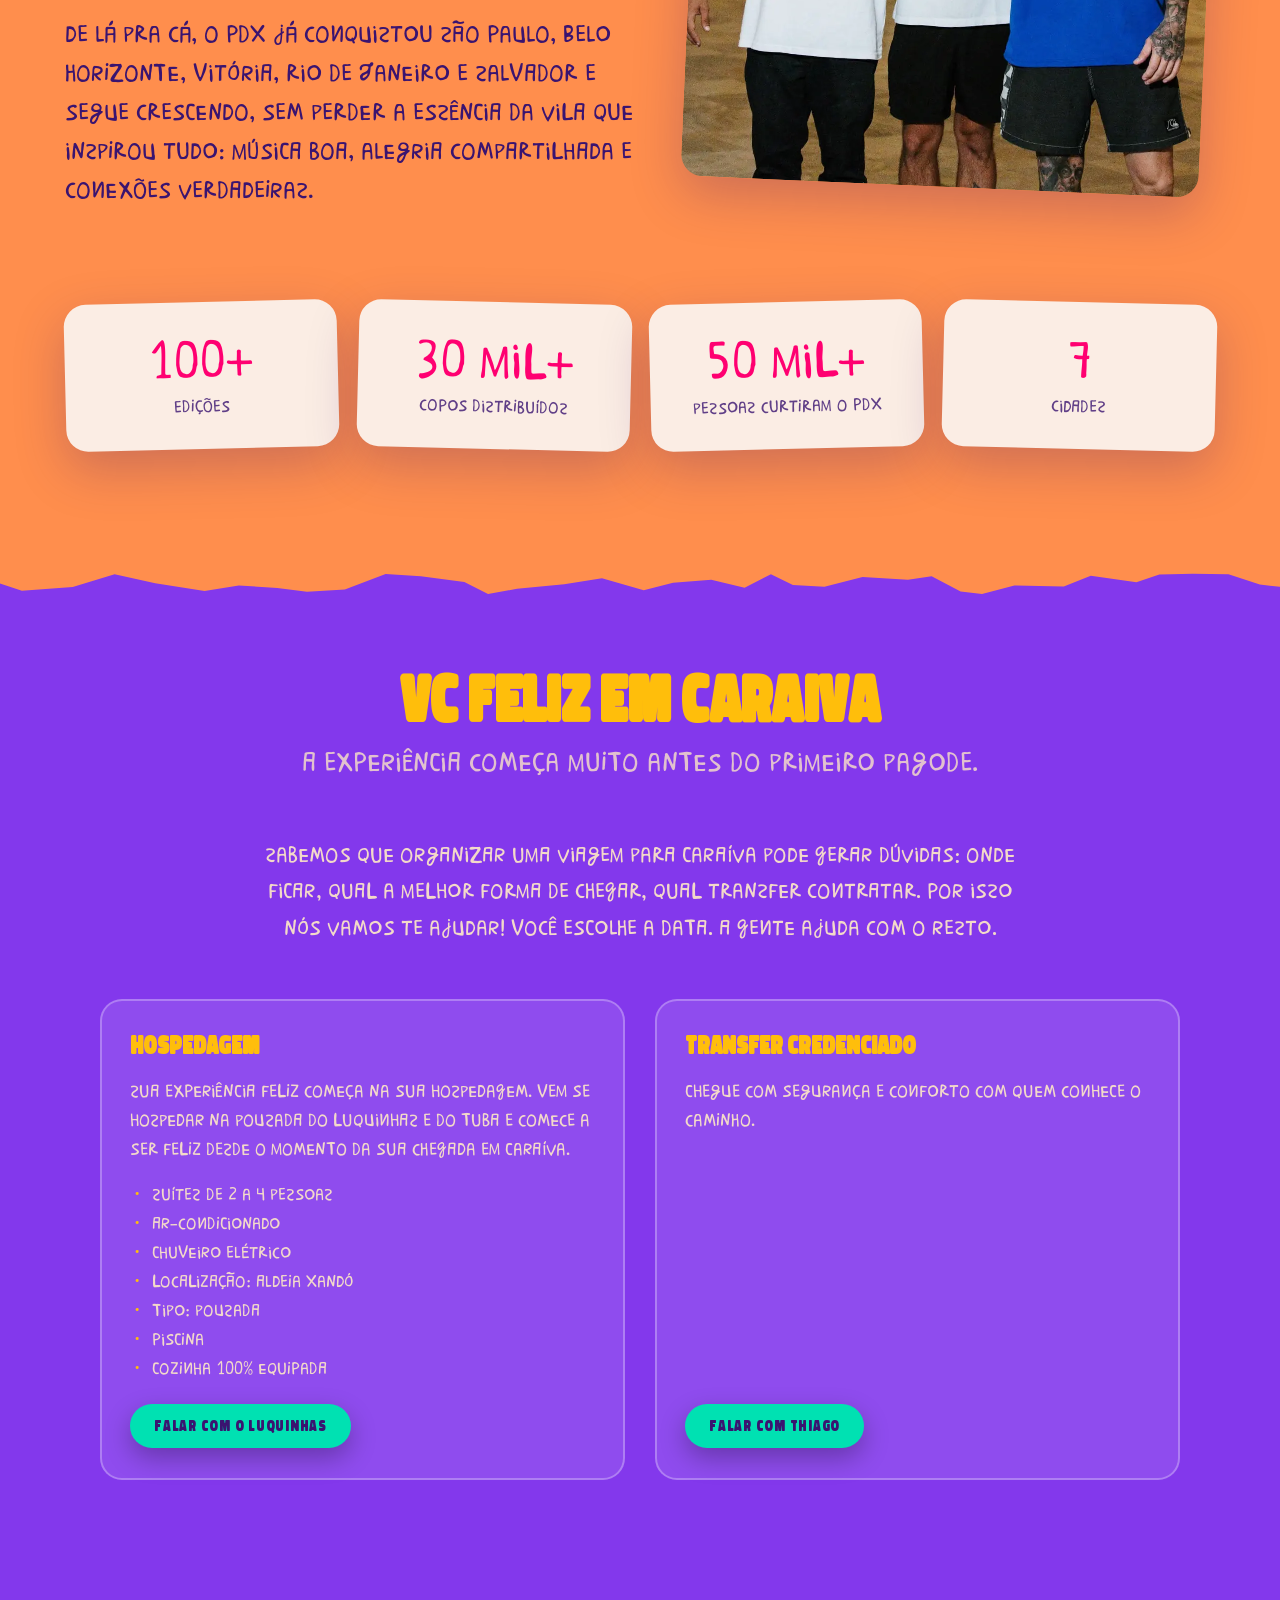
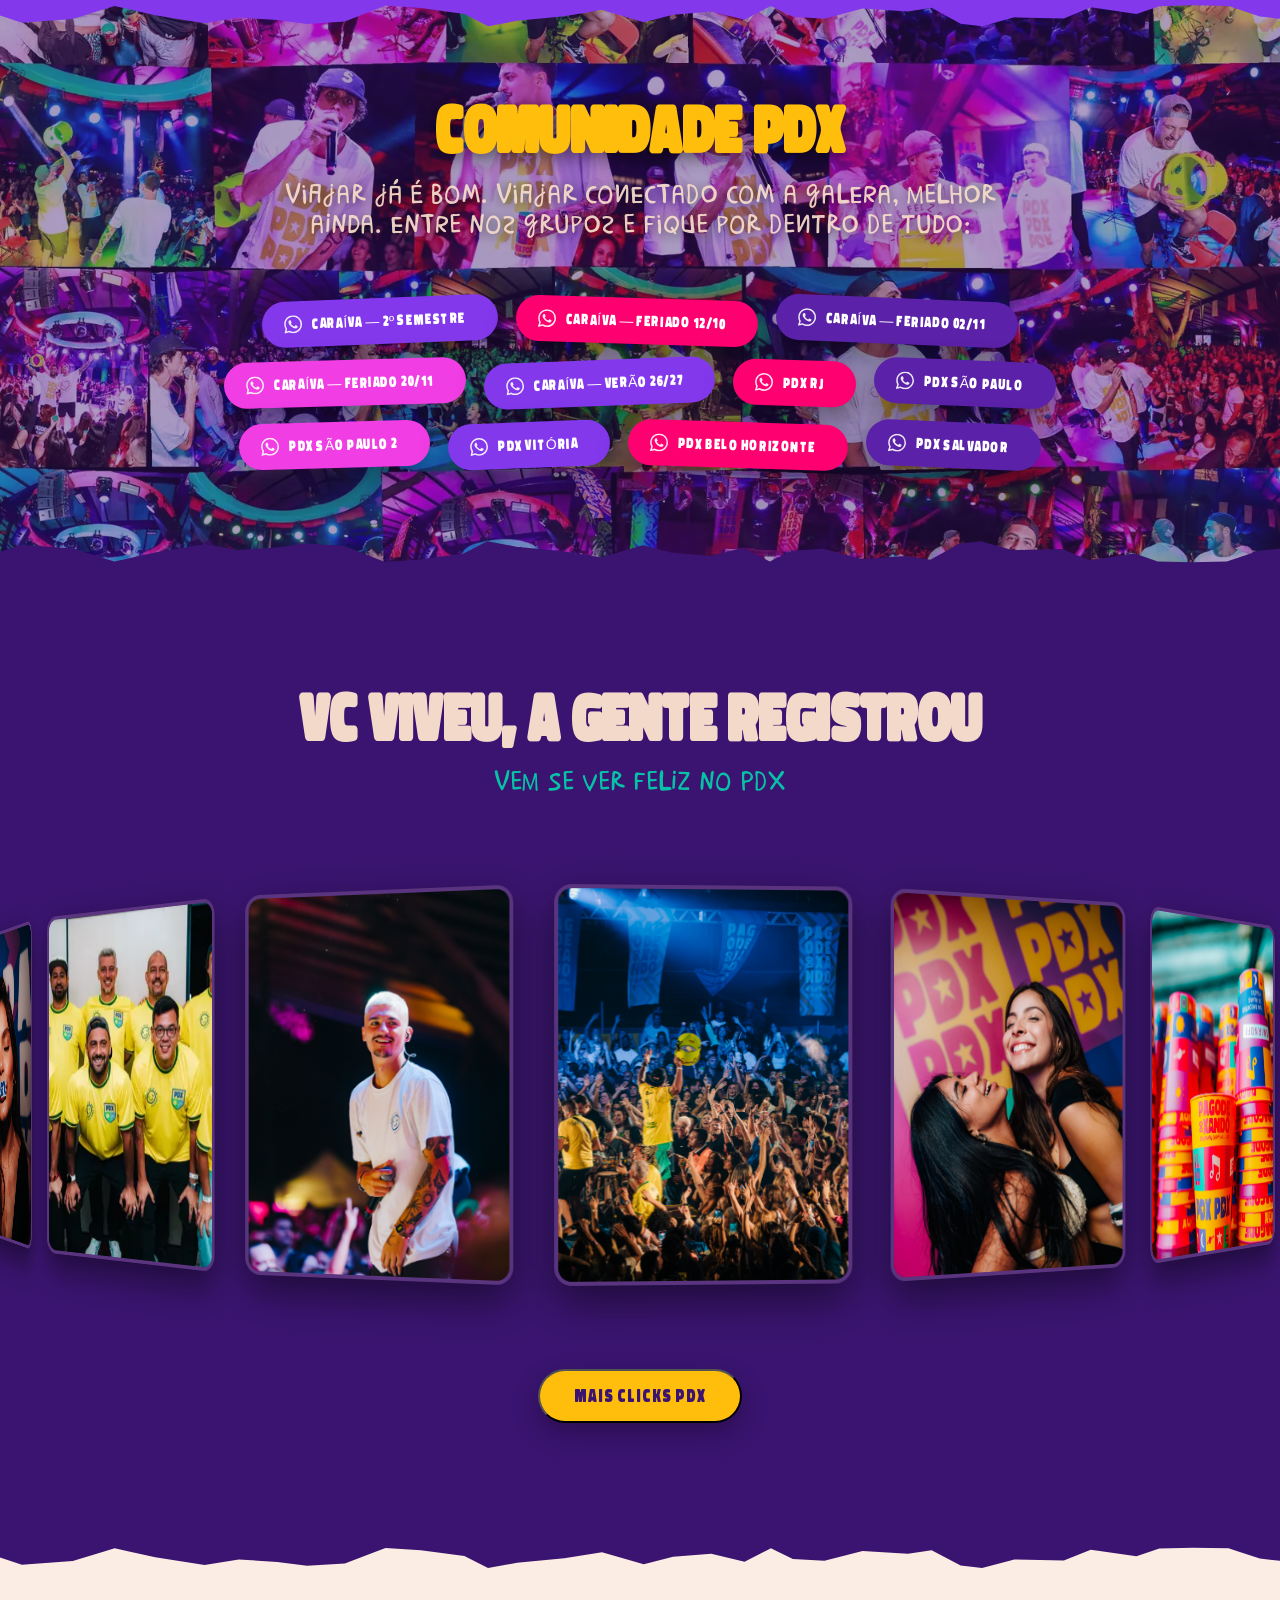
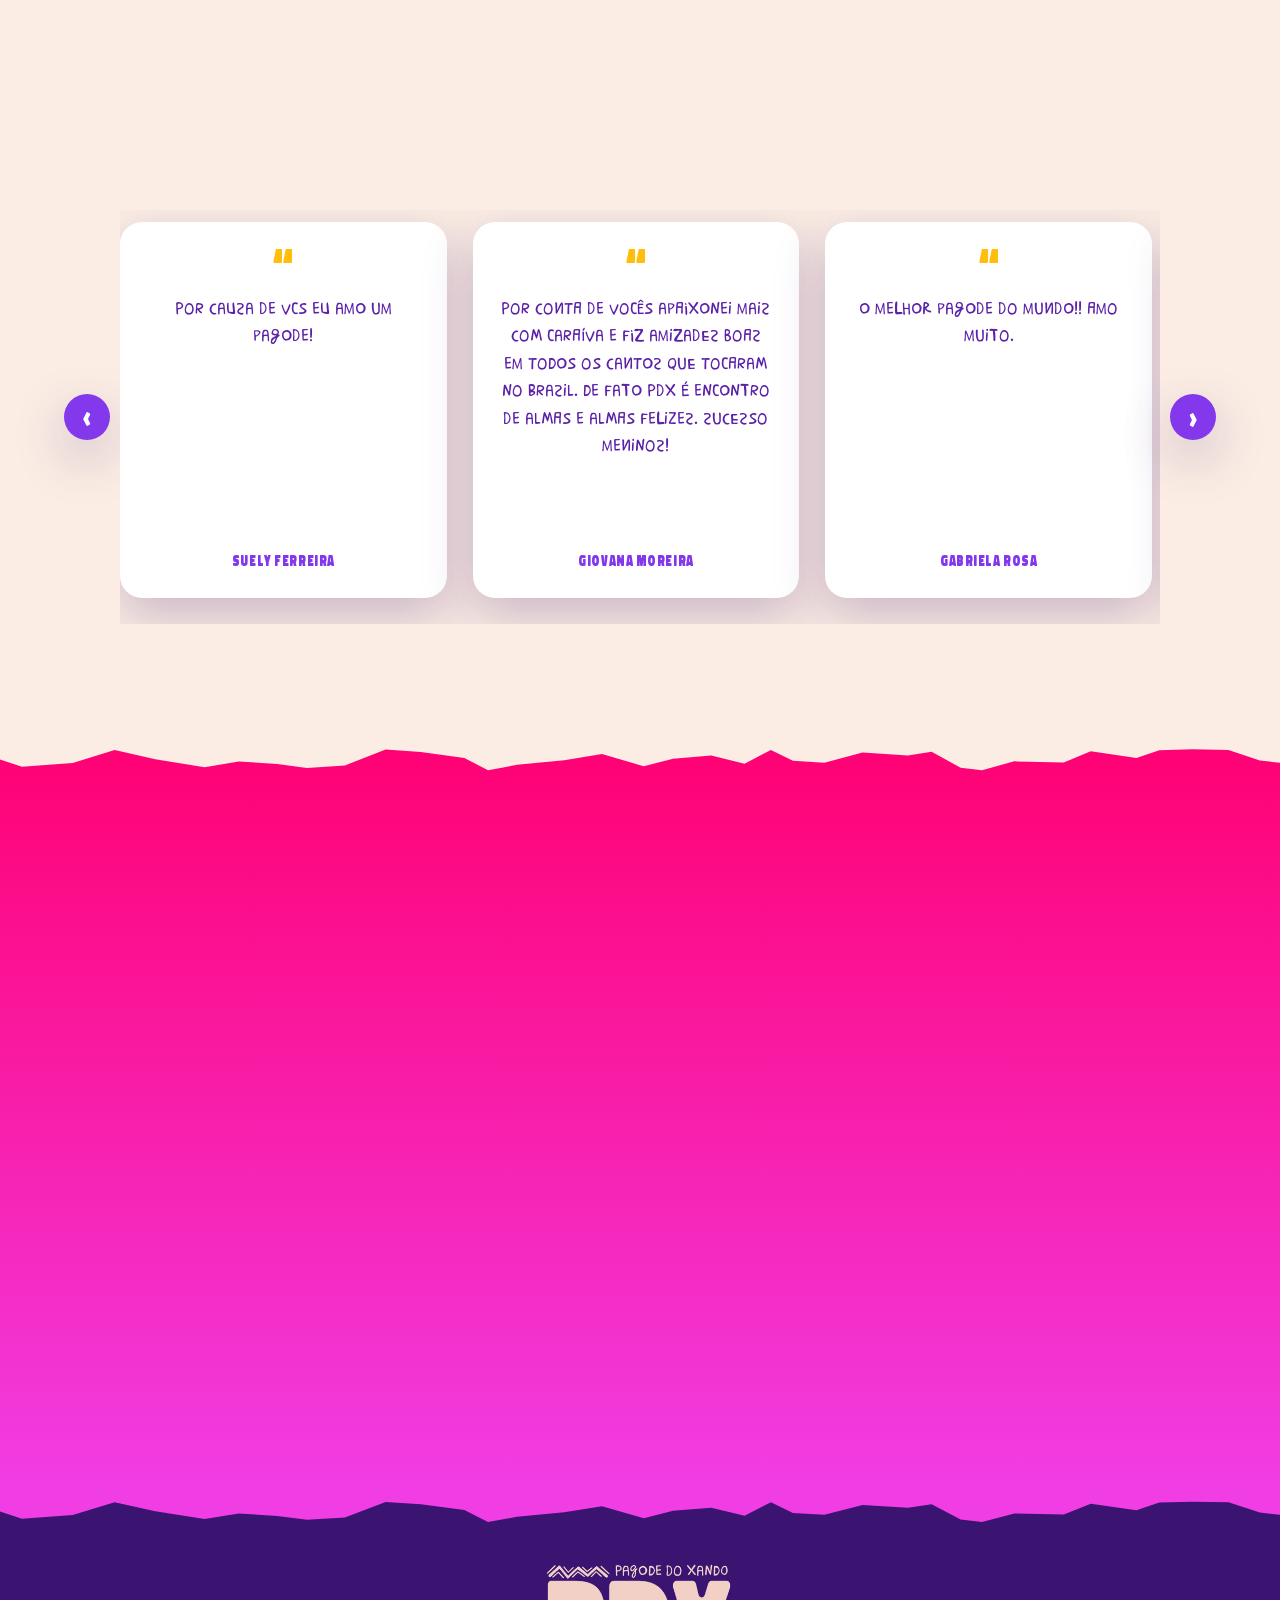
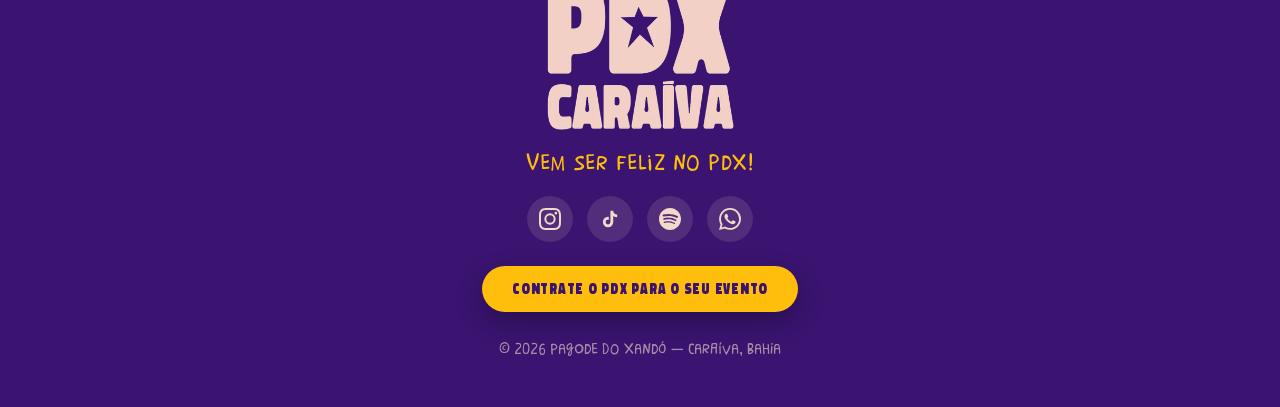
==== commit 8739832a: "Reduz o peso de cada visita pela metade: videos recomprimidos, mosaico e logo em webp, favicon e art" ====
--- a/index.html
+++ b/index.html
@@ -24,7 +24,7 @@
   <meta name="twitter:image" content="https://pdxcaraiva.com.br/assets/img/compartilhar.jpg">
   <link rel="canonical" href="https://pdxcaraiva.com.br/">
   <meta name="theme-color" content="#8338EC">
-  <link rel="icon" type="image/png" href="assets/img/logo-escura.png">
+  <link rel="icon" type="image/png" href="assets/img/favicon.png">
   <link rel="preload" href="assets/fonts/Spot-Normal.woff2" as="font" type="font/woff2" crossorigin>
   <link rel="preload" href="assets/fonts/Brasilero2018Free.otf" as="font" type="font/otf" crossorigin>
   <link rel="stylesheet" href="css/style.css?v=4">
@@ -70,7 +70,7 @@
   <!-- Navegação -->
   <nav id="nav" class="nav">
     <a href="#hero" class="nav__logo" aria-label="PDX - Início">
-      <img src="assets/img/logo-clara.png" alt="PDX - Pagode do Xandó, Caraíva">
+      <img src="assets/img/logo-clara.webp" alt="PDX - Pagode do Xandó, Caraíva">
     </a>
     <ul id="nav-menu" class="nav__menu"></ul>
     <div class="nav__acoes">
@@ -101,7 +101,7 @@
 
   <!-- Rodapé -->
   <footer class="footer">
-    <img src="assets/img/logo-clara.png" alt="PDX - Pagode do Xandó, Caraíva" class="footer__logo">
+    <img src="assets/img/logo-clara.webp" alt="PDX - Pagode do Xandó, Caraíva" class="footer__logo">
     <p class="footer__tagline" id="footer-tagline">Seja feliz em Caraíva!</p>
     <div class="footer__social" id="footer-social"></div>
     <div class="footer__contratar" id="footer-contratar"></div>
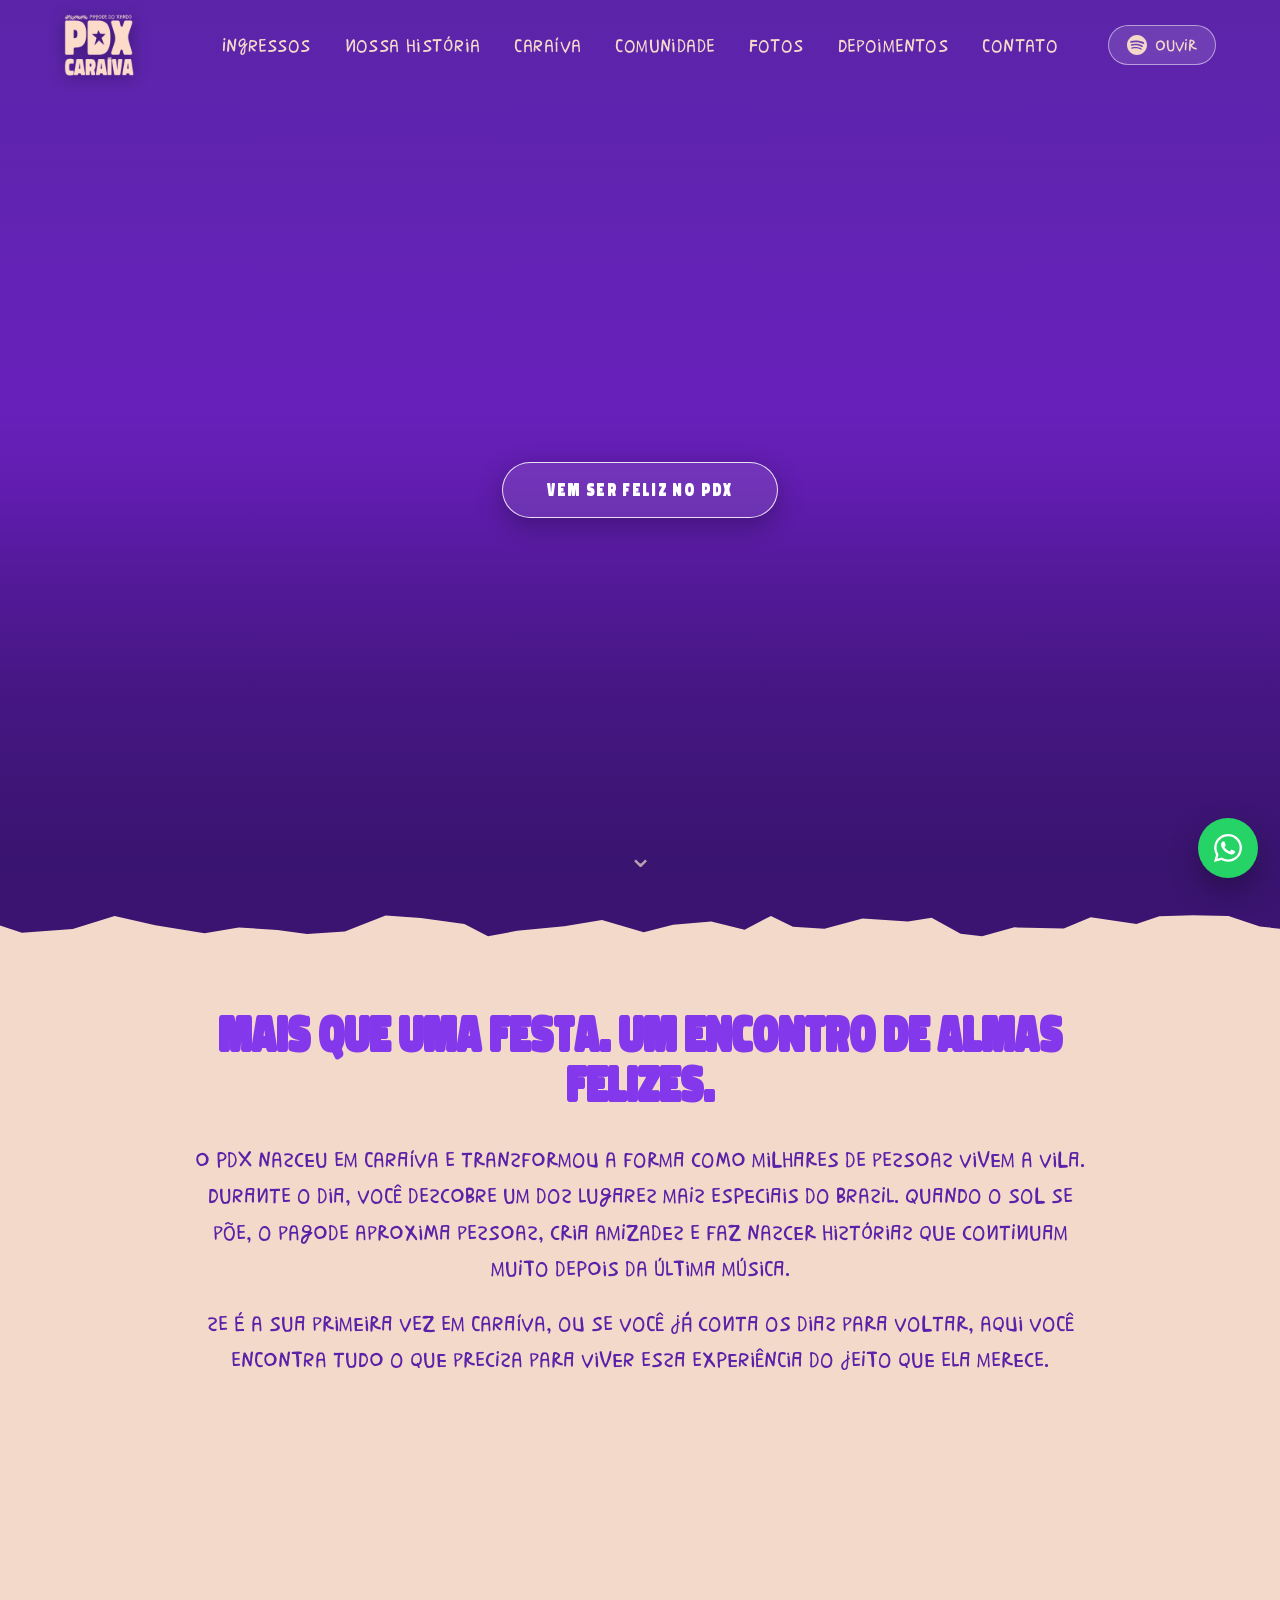
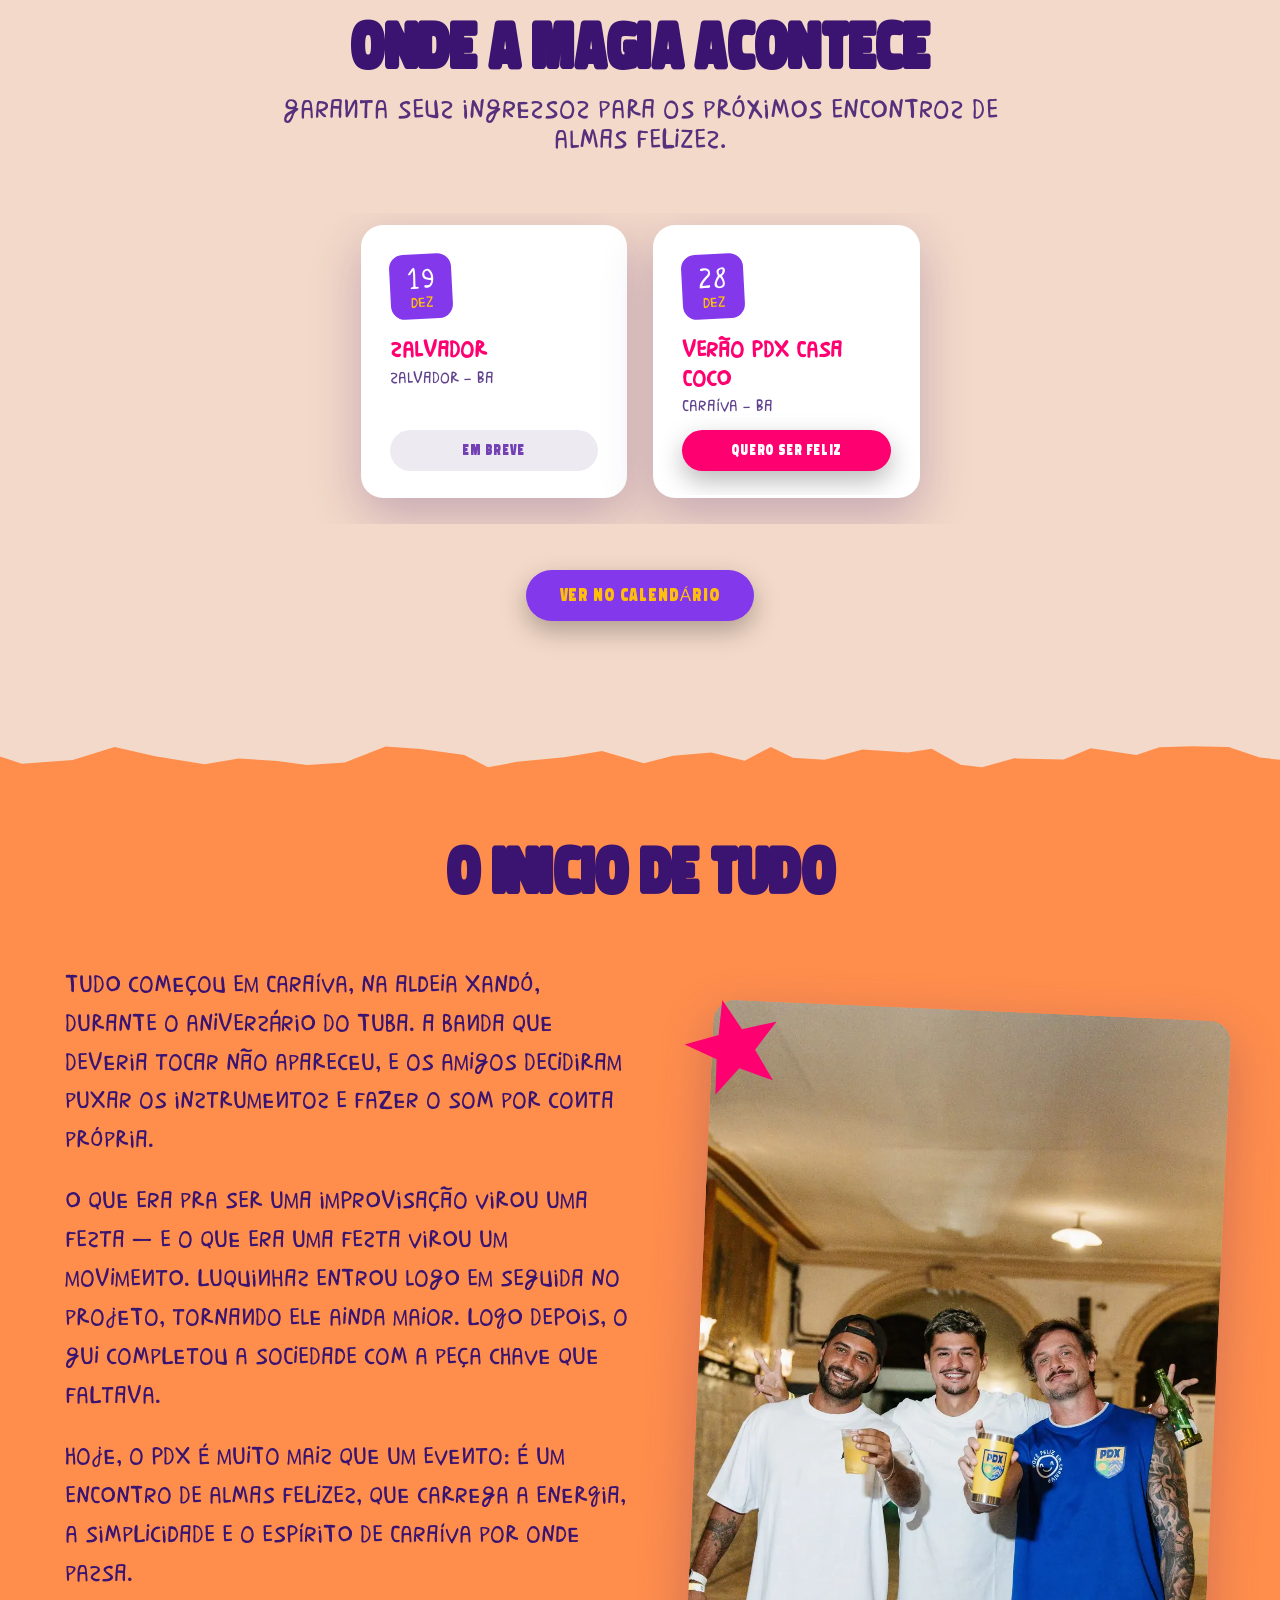
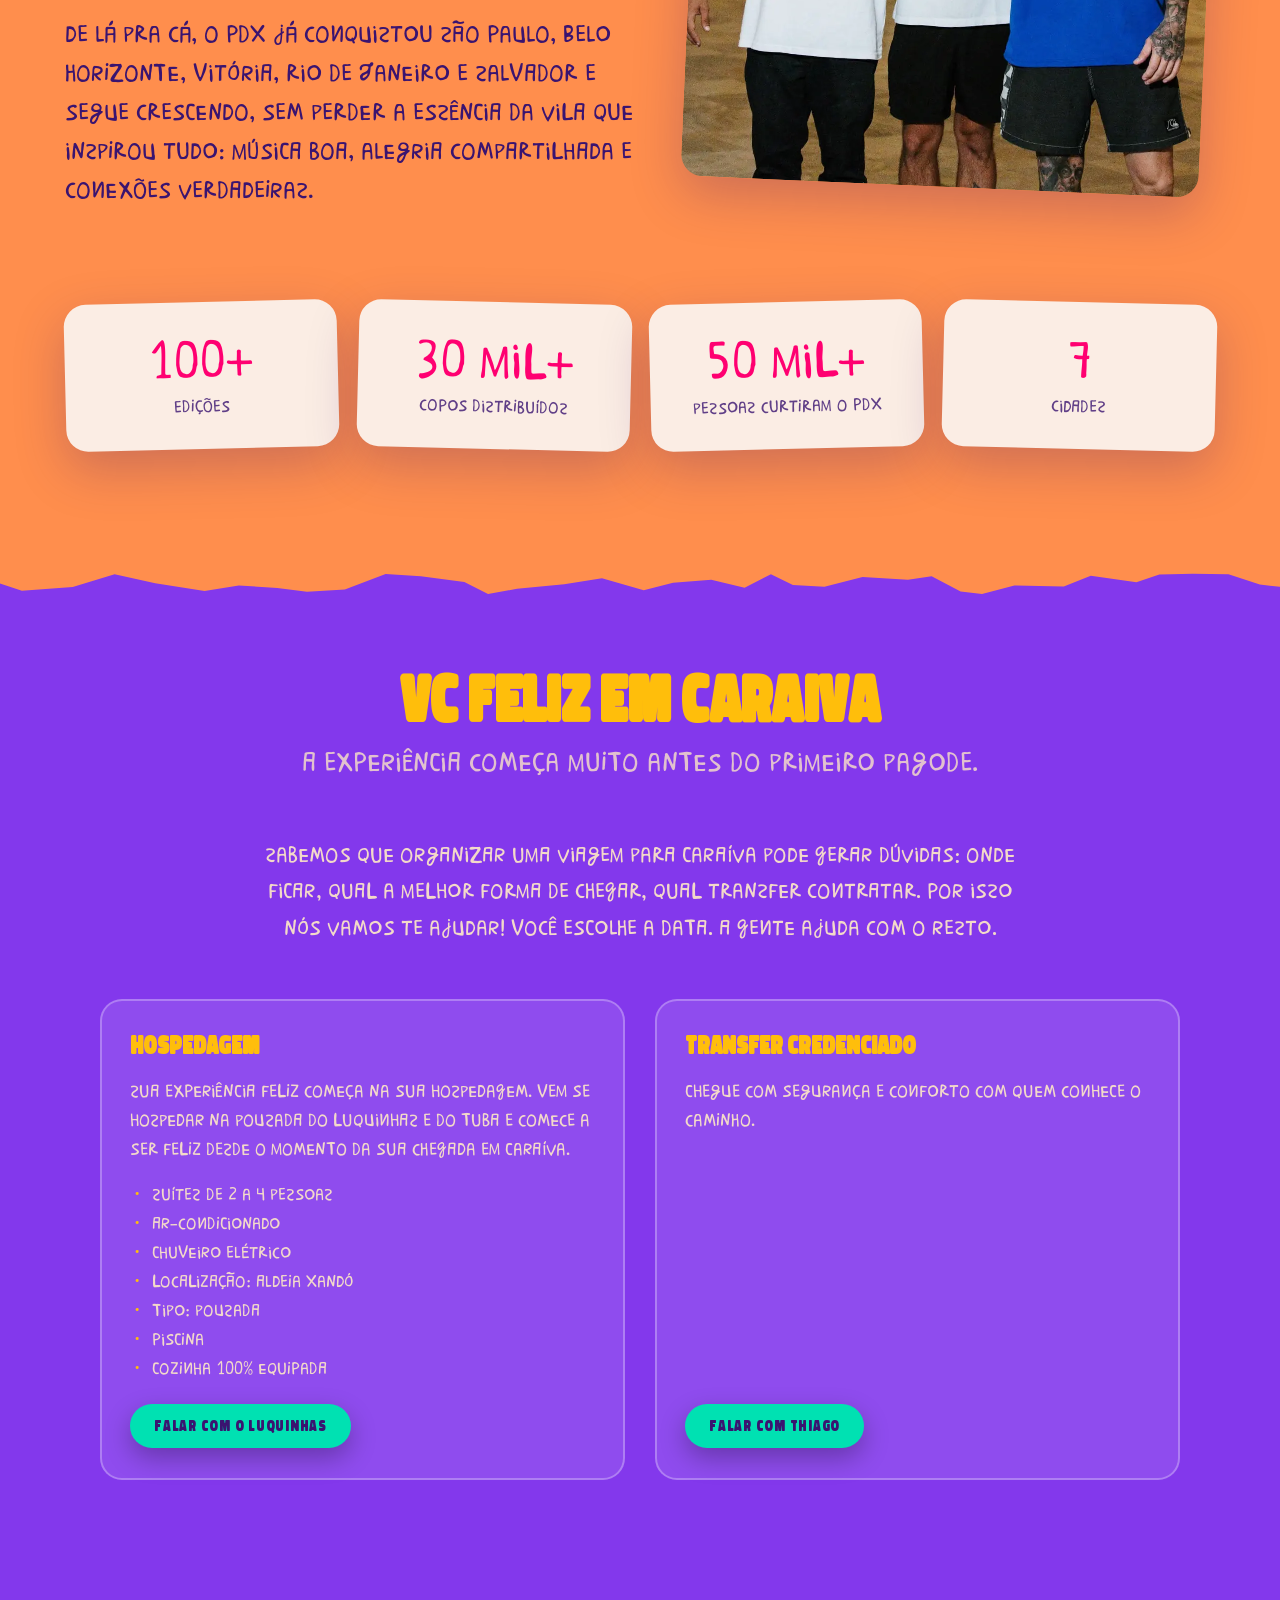
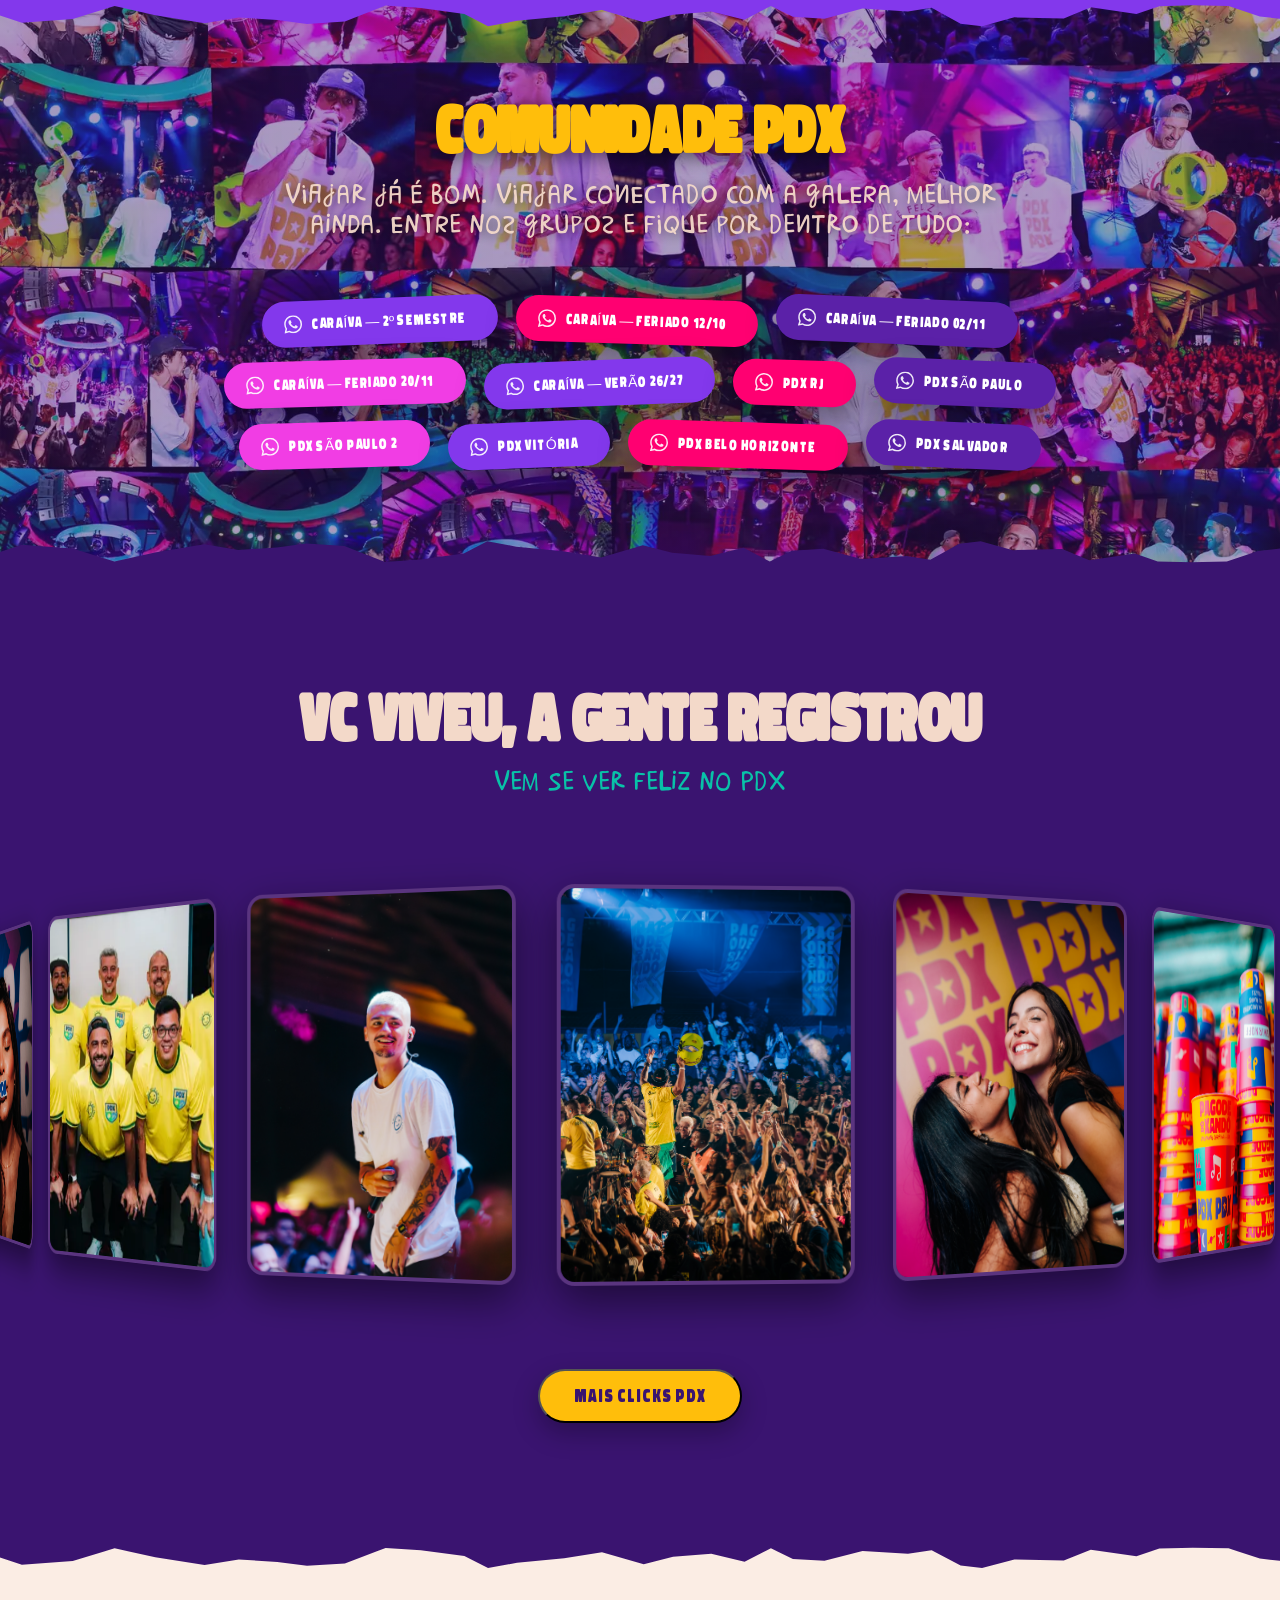
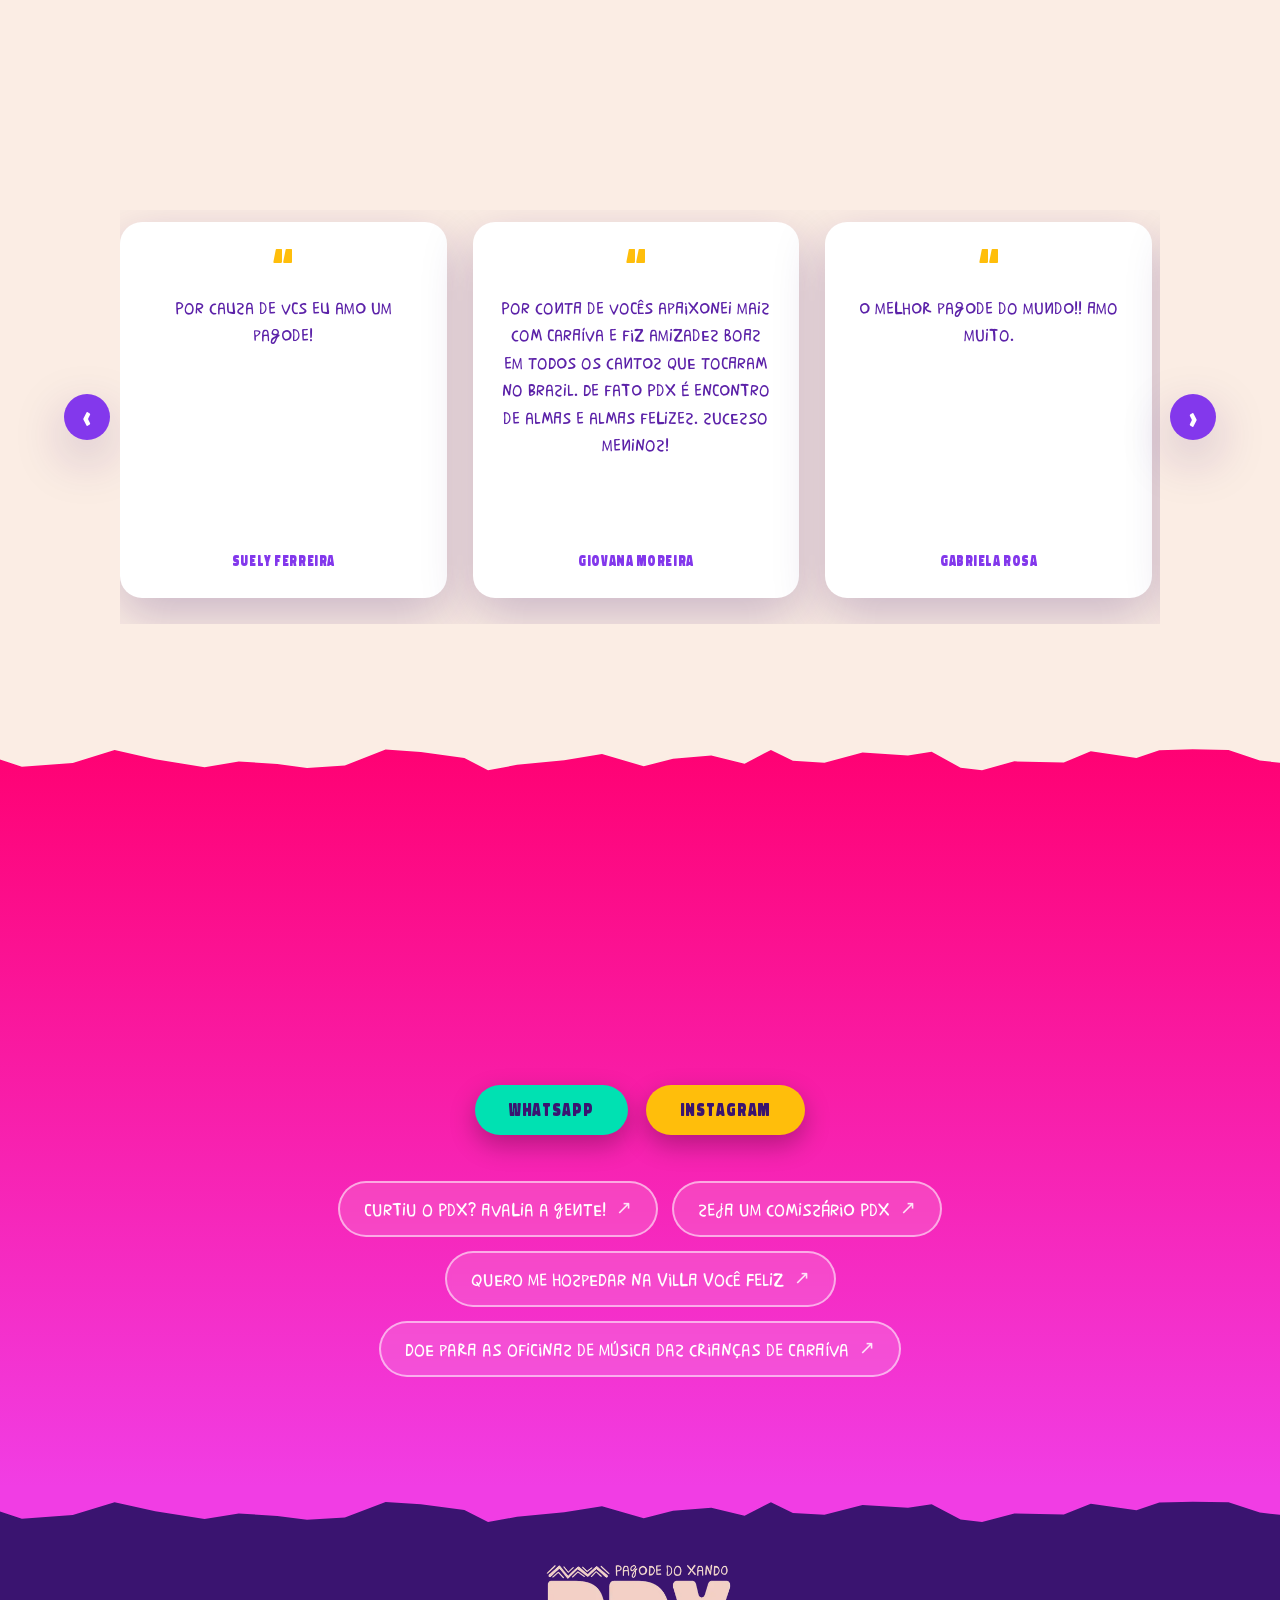
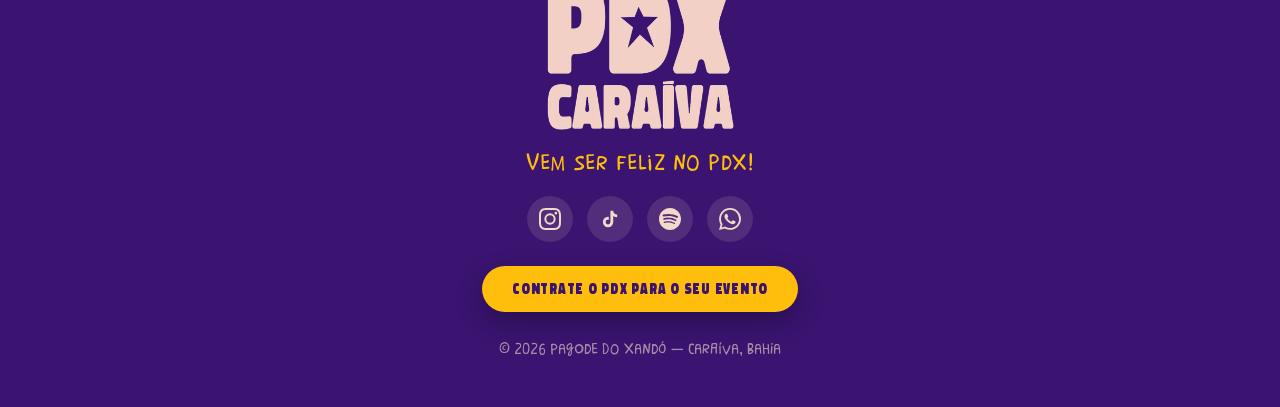
==== commit f766a035: "Instala o Google Analytics (G-CVG4P7MN2T) e registra o clique nos ingressos tambem na audiencia" ====
--- a/index.html
+++ b/index.html
@@ -43,7 +43,8 @@
     window.dataLayer = window.dataLayer || [];
     function gtag(){dataLayer.push(arguments);}
     gtag('js', new Date());
-    gtag('config', 'AW-18472678874');
+    gtag('config', 'AW-18472678874');   /* Google Ads — conversões */
+    gtag('config', 'G-CVG4P7MN2T');     /* Google Analytics — audiência */
   </script>
 
   <!-- Meta Pixel Code -->
